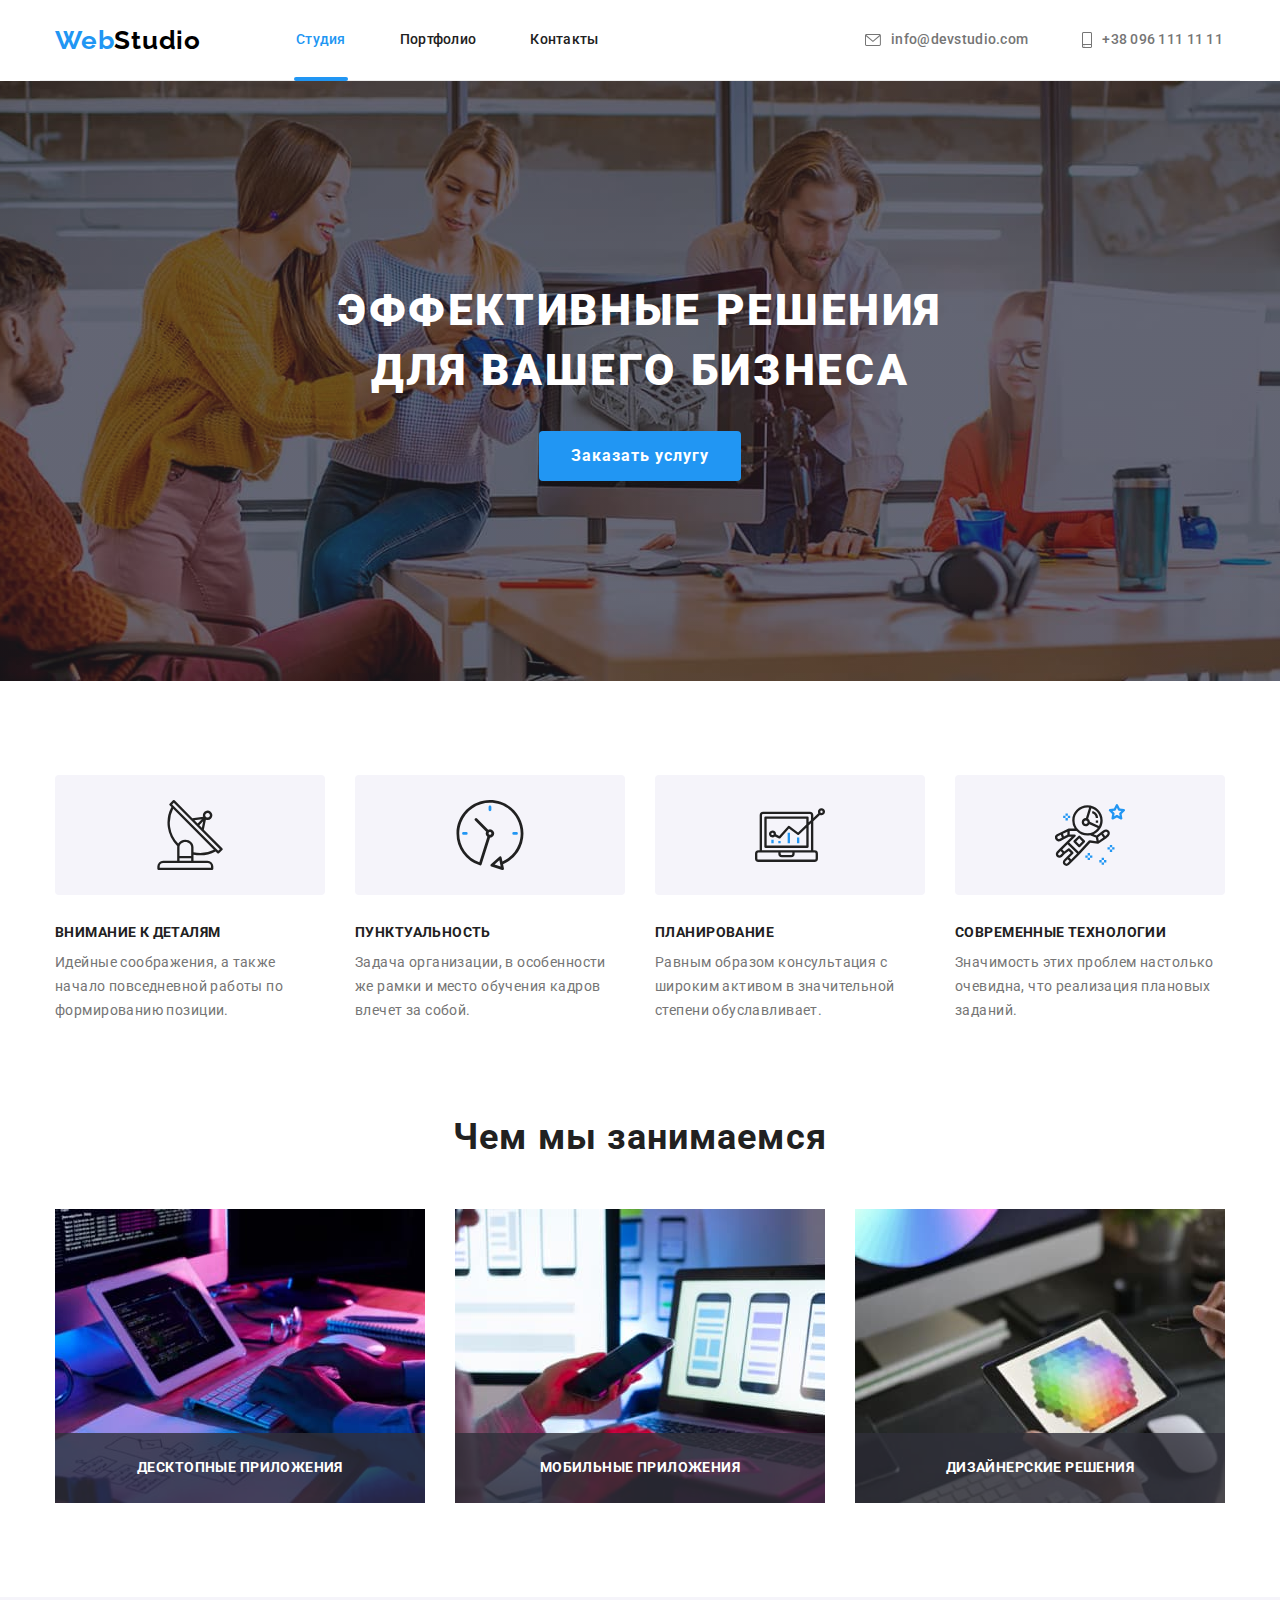
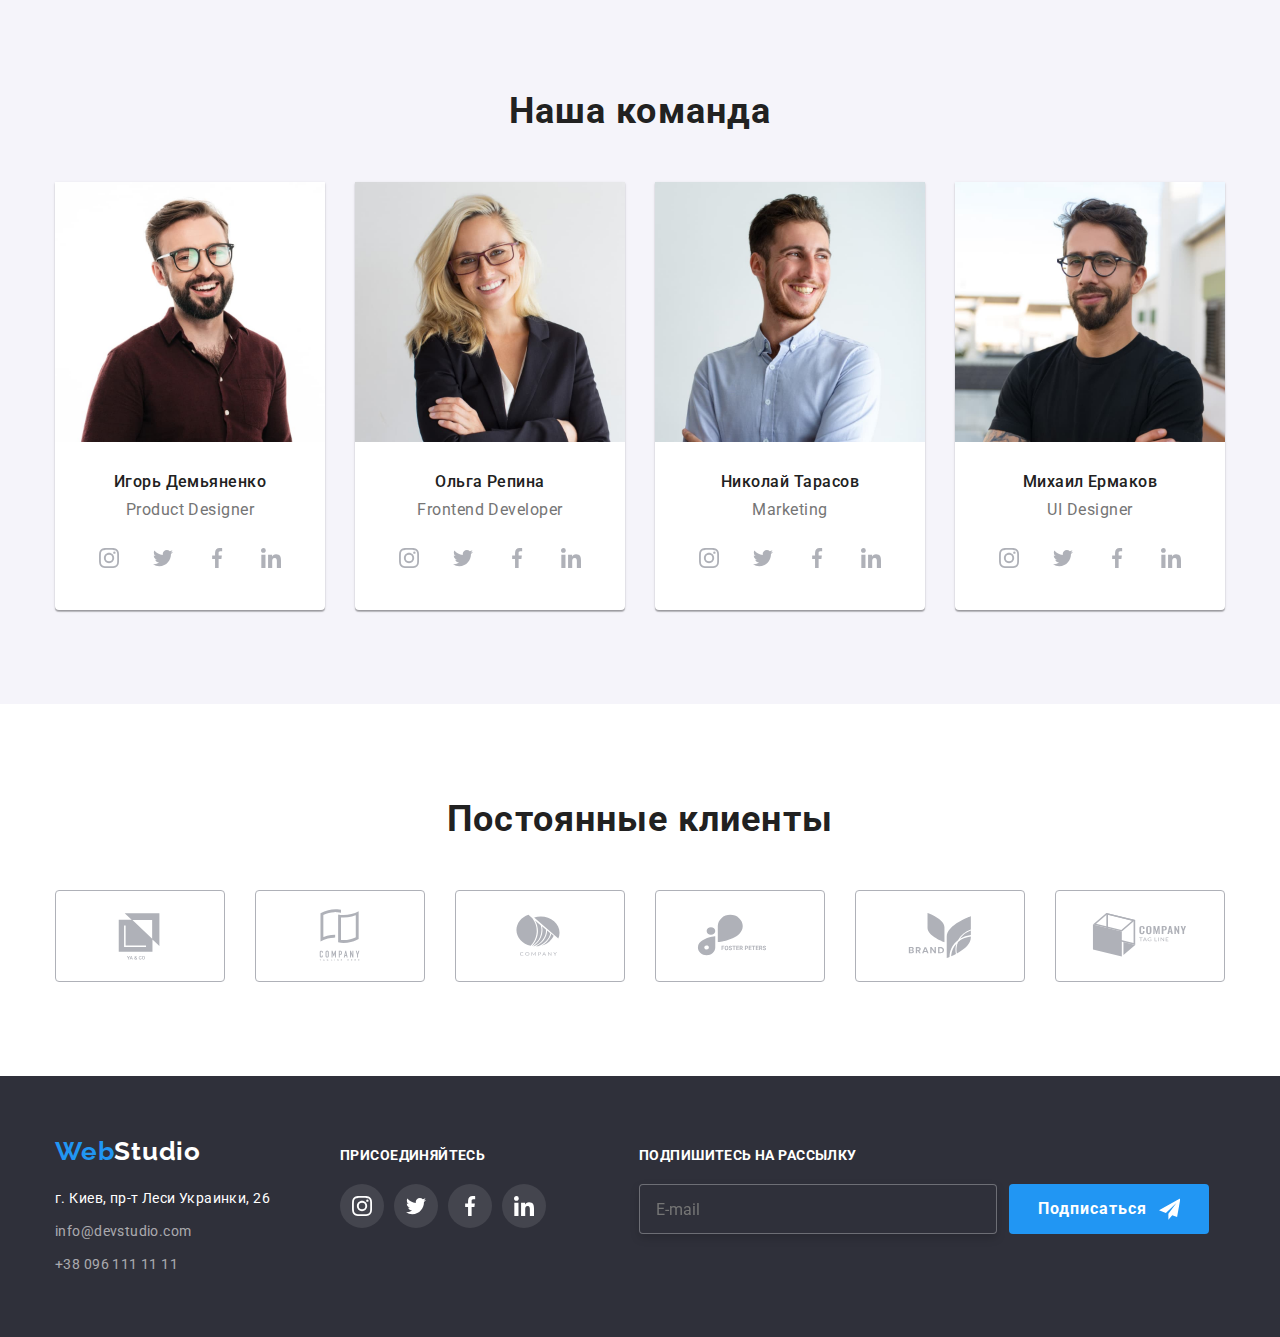
==== index.html @ 9e5426b4 "клонирует файлы с прошлой работы" ====
<!DOCTYPE html>
<html lang="ru">
  <head>
    <meta charset="UTF-8" />
    <meta http-equiv="X-UA-Compatible" content="IE=edge" />
    <meta name="viewport" content="width=device-width, initial-scale=1.0" />
    <title>Cтудия</title>
    <link
      rel="stylesheet"
      href="https://cdnjs.cloudflare.com/ajax/libs/modern-normalize/1.1.0/modern-normalize.min.css"
      integrity="sha512-wpPYUAdjBVSE4KJnH1VR1HeZfpl1ub8YT/NKx4PuQ5NmX2tKuGu6U/JRp5y+Y8XG2tV+wKQpNHVUX03MfMFn9Q=="
      crossorigin="anonymous"
      referrerpolicy="no-referrer"
    />
    <link rel="preconnect" href="https://fonts.googleapis.com" />
    <link rel="preconnect" href="https://fonts.gstatic.com" crossorigin />
    <link
      href="https://fonts.googleapis.com/css2?family=Raleway:wght@700&family=Roboto:wght@400;500;700;900&display=swap"
      rel="stylesheet"
    />
    <link
      rel="stylesheet"
      href="https://cdnjs.cloudflare.com/ajax/libs/modern-normalize/1.1.0/modern-normalize.min.css"
    />
    <!--<link rel="stylesheet" href="./css/styles.css" />-->
    <link rel="stylesheet" href="./css/main.min.css" />
  </head>

  <body>
    <!--шапка-->
    <header class="header">
      <div class="header__page container">
        <nav class="navigation">
          <a lang="en" href="./index.html" class="logo header__logo"
            ><span lang="en" class="current">Web</span>Studio</a
          >
          <ul class="navigation__list list">
            <li class="navigation__item">
              <a href="./index.html" class="navigation__link current link">Студия</a>
            </li>
            <li class="navigation__item">
              <a href="./portfolio.html " class="navigation__link link">Портфолио</a>
            </li>
            <li class="navigation__item">
              <a href="./index.html" class="navigation__link link">Контакты</a>
            </li>
          </ul>
        </nav>

        <ul class="contacs header-contacs list">
          <li class="contacs__item">
            <a lang="en" href="mailto:info@devstudio.com" class="contacs__mail link">
              <svg class="contacs__icon" width="16" height="12">
                <use href="./images/icons.svg#icon-envelope"></use>
              </svg>
              info@devstudio.com</a
            >
          </li>
          <li class="contacs__item">
            <a href="tel:+380961111111" class="contacs__tel link">
              <svg class="contacs__icon" width="10" height="16">
                <use href="./images/icons.svg#icon-smartphone"></use>
              </svg>
              +38 096 111 11 11</a
            >
          </li>
        </ul>
      </div>
    </header>

    <!--основное (уникалное) содержание-->

    <main>
      <section class="hero">
        <div class="container">
          <h1 class="hero-title">Эффективные решения для вашего бизнеса</h1>
          <button type="button" class="button hero-primery link" data-modal-open>
            Заказать услугу
          </button>
        </div>
      </section>

      <section class="feature section">
        <div class="container">
          <h2 class="visually-hidden">Feature</h2>

          <ul class="feature__list list">
            <li class="feature__item">
              <div class="feature__icon">
                <svg class="feature__quality-icon" width="70" height="70">
                  <use href="./images/icons.svg#icon-antenna"></use>
                </svg>
              </div>

              <h3 class="feature__title">Внимание к деталям</h3>
              <p class="feature__text">
                Идейные соображения, а также начало повседневной работы по формированию позиции.
              </p>
            </li>

            <li class="feature__item">
              <div class="feature__icon">
                <svg class="feature__quality-icon" width="70" height="70">
                  <use href="./images/icons.svg#icon-clock"></use>
                </svg>
              </div>

              <h3 class="feature__title">Пунктуальность</h3>
              <p class="feature__text">
                Задача организации, в особенности же рамки и место обучения кадров влечет за собой.
              </p>
            </li>

            <li class="feature__item">
              <div class="feature__icon">
                <svg class="feature__quality-icon" width="70" height="70">
                  <use href="./images/icons.svg#icon-diagram"></use>
                </svg>
              </div>

              <h3 class="feature__title">Планирование</h3>
              <p class="feature__text">
                Равным образом консультация с широким активом в значительной степени обуславливает.
              </p>
            </li>

            <li class="feature__item">
              <div class="feature__icon">
                <svg class="feature__quality-icon" width="70" height="70">
                  <use href="./images/icons.svg#icon-astronaut"></use>
                </svg>
              </div>

              <h3 class="feature__title">Современные технологии</h3>
              <p class="feature__text">
                Значимость этих проблем настолько очевидна, что реализация плановых заданий.
              </p>
            </li>
          </ul>
        </div>
      </section>

      <section class="about section">
        <div class="container">
          <h2 class="about-title">Чем мы занимаемся</h2>
          <ul class="about-list list">
            <li class="about-item">
              <div class="about-wrap">
                <img
                  class="about-img"
                  src="./images/box1.jpg"
                  alt="рабочий процесс"
                  width="370"
                  height="294"
                />
                <p class="about-text">Десктопные приложения</p>
              </div>
            </li>
            <li class="about-item">
              <div class="about-wrap">
                <img
                  class="about-img"
                  src="./images/box2.jpg"
                  alt="рабочий процесс"
                  width="370"
                  height="294"
                />
                <p class="about-text">Мобильные приложения</p>
              </div>
            </li>
            <li class="about-item">
              <div class="about-wrap">
                <img
                  class="about-img"
                  src="./images/box3.jpg"
                  alt="рабочий процесс"
                  width="370"
                  height="294"
                />
                <p class="about-text">Дизайнерские решения</p>
              </div>
            </li>
          </ul>
        </div>
      </section>

      <section class="command section">
        <div class="container">
          <h2 class="command__title">Наша команда</h2>
          <ul class="command__list list">
            <li class="command__item">
              <img src="./images/demyanenko.jpg" alt="Игорь Демьяненко" width="270" height="260" />
              <div class="command__wrap">
                <h3 class="command__after-title">Игорь Демьяненко</h3>
                <p lang="en" class="command__text">Product Designer</p>

                <ul class="soc command__soc list">
                  <li class="soc__item">
                    <a href="#" class="soc__link link">
                      <svg class="soc__icon" width="20" height="20">
                        <use href="./images/icons.svg#icon-instagram"></use>
                      </svg>
                    </a>
                  </li>

                  <li class="soc__item">
                    <a href="#" class="soc__link link">
                      <svg class="soc__icon" width="20" height="20">
                        <use href="./images/icons.svg#icon-twitter"></use>
                      </svg>
                    </a>
                  </li>

                  <li class="soc__item">
                    <a href="#" class="soc__link link">
                      <svg class="soc__icon" width="20" height="20">
                        <use href="./images/icons.svg#icon-facebook"></use>
                      </svg>
                    </a>
                  </li>

                  <li class="soc__item">
                    <a href="#" class="soc__link link">
                      <svg class="soc__icon" width="20" height="20">
                        <use href="./images/icons.svg#icon-linkedin"></use>
                      </svg>
                    </a>
                  </li>
                </ul>
              </div>
            </li>

            <li class="command__item">
              <img src="./images/repina.jpg" alt="Ольга Репина" width="270" height="260" />
              <div class="command__wrap">
                <h3 class="command__after-title">Ольга Репина</h3>
                <p lang="en" class="command__text">Frontend Developer</p>

                <ul class="soc command__soc list">
                  <li class="soc__item">
                    <a href="#" class="soc__link link">
                      <svg class="soc__icon" width="20" height="20">
                        <use href="./images/icons.svg#icon-instagram"></use>
                      </svg>
                    </a>
                  </li>

                  <li class="soc__item">
                    <a href="#" class="soc__link link">
                      <svg class="soc__icon" width="20" height="20">
                        <use href="./images/icons.svg#icon-twitter"></use>
                      </svg>
                    </a>
                  </li>

                  <li class="soc__item">
                    <a href="#" class="soc__link link">
                      <svg class="soc__icon" width="20" height="20">
                        <use href="./images/icons.svg#icon-facebook"></use>
                      </svg>
                    </a>
                  </li>

                  <li class="soc__item">
                    <a href="#" class="soc__link link">
                      <svg class="soc__icon" width="20" height="20">
                        <use href="./images/icons.svg#icon-linkedin"></use>
                      </svg>
                    </a>
                  </li>
                </ul>
              </div>
            </li>
            <li class="command__item">
              <img src="./images/tarasov.jpg" alt="Николай Тарасов" width="270" height="260" />
              <div class="command__wrap">
                <h3 class="command__after-title">Николай Тарасов</h3>
                <p lang="en" class="command__text">Marketing</p>

                <ul class="soc command__soc list">
                  <li class="soc__item">
                    <a href="#" class="soc__link link">
                      <svg class="soc__icon" width="20" height="20">
                        <use href="./images/icons.svg#icon-instagram"></use>
                      </svg>
                    </a>
                  </li>

                  <li class="soc__item">
                    <a href="#" class="soc__link link">
                      <svg class="soc__icon" width="20" height="20">
                        <use href="./images/icons.svg#icon-twitter"></use>
                      </svg>
                    </a>
                  </li>

                  <li class="soc__item">
                    <a href="#" class="soc__link link">
                      <svg class="soc__icon" width="20" height="20">
                        <use href="./images/icons.svg#icon-facebook"></use>
                      </svg>
                    </a>
                  </li>

                  <li class="soc__item">
                    <a href="#" class="soc__link link">
                      <svg class="soc__icon" width="20" height="20">
                        <use href="./images/icons.svg#icon-linkedin"></use>
                      </svg>
                    </a>
                  </li>
                </ul>
              </div>
            </li>

            <li class="command__item">
              <img src="./images/ermakov.jpg" alt="Михаил Ермаков" width="270" height="260" />
              <div class="command__wrap">
                <h3 class="command__after-title">Михаил Ермаков</h3>
                <p lang="en" class="command__text">UI Designer</p>

                <ul class="soc command__soc list">
                  <li class="soc__item">
                    <a href="#" class="soc__link link">
                      <svg class="soc__icon" width="20" height="20">
                        <use href="./images/icons.svg#icon-instagram"></use>
                      </svg>
                    </a>
                  </li>

                  <li class="soc__item">
                    <a href="#" class="soc__link link">
                      <svg class="soc__icon" width="20" height="20">
                        <use href="./images/icons.svg#icon-twitter"></use>
                      </svg>
                    </a>
                  </li>

                  <li class="soc__item">
                    <a href="#" class="soc__link link">
                      <svg class="soc__icon" width="20" height="20">
                        <use href="./images/icons.svg#icon-facebook"></use>
                      </svg>
                    </a>
                  </li>

                  <li class="soc__item">
                    <a href="#" class="soc__link link">
                      <svg class="soc__icon" width="20" height="20">
                        <use href="./images/icons.svg#icon-linkedin"></use>
                      </svg>
                    </a>
                  </li>
                </ul>
              </div>
            </li>
          </ul>
        </div>
      </section>

      <section class="сlients section">
        <div class="container">
          <h2 class="сlients-title">Постоянные клиенты</h2>
          <ul class="сlients-list list">
            <li class="сlients-item">
              <a href="#" class="clients-link link">
                <svg class="clients-icon" width="106" height="60">
                  <use href="./images/icons.svg#icon-logo1"></use>
                </svg>
              </a>
            </li>

            <li class="сlients-item">
              <a href="#" class="clients-link link">
                <svg class="clients-icon" width="106" height="60">
                  <use href="./images/icons.svg#icon-logo2"></use>
                </svg>
              </a>
            </li>

            <li class="сlients-item">
              <a href="#" class="clients-link link">
                <svg class="clients-icon" width="106" height="60">
                  <use href="./images/icons.svg#icon-logo3"></use>
                </svg>
              </a>
            </li>

            <li class="сlients-item">
              <a href="#" class="clients-link link">
                <svg class="clients-icon" width="106" height="60">
                  <use href="./images/icons.svg#icon-logo4"></use>
                </svg>
              </a>
            </li>

            <li class="сlients-item">
              <a href="#" class="clients-link link">
                <svg class="clients-icon" width="106" height="60">
                  <use href="./images/icons.svg#icon-logo5"></use>
                </svg>
              </a>
            </li>

            <li class="сlients-item">
              <a href="#" class="clients-link link">
                <svg class="clients-icon" width="106" height="60">
                  <use href="./images/icons.svg#icon-logo6"></use>
                </svg>
              </a>
            </li>
          </ul>
        </div>
      </section>
    </main>

    <!--подвал-->
    <footer class="footer">
      <div class="footer-container container">
        <div class="footer-box-first">
          <a lang="en" href="#" class="footer-logo"
            ><span lang="en" class="current">Web</span>Studio</a
          >
          <address class="footer-address">
            <ul class="footer-list list">
              <li class="footer-item">
                <a
                  href="https://goo.gl/maps/ZX4bR6mTC4rTTTyX7"
                  target="_blank"
                  rel="noopener nofollow noreferrer"
                  class="footer-map aside link"
                  >г. Киев, пр-т Леси Украинки, 26</a
                >
              </li>
              <li class="footer-item">
                <a lang="en" href="mailto:info@devstudio.com" class="footer-mail aside link"
                  >info@devstudio.com</a
                >
              </li>
              <li class="footer-item">
                <a href="tel:+380961111111" class="footer-tel aside link">+38 096 111 11 11</a>
              </li>
            </ul>
          </address>
        </div>

        <div class="footer-box-second">
          <p class="footer-text">присоединяйтесь</p>

          <ul class="footer-soc list">
            <li class="footer-soc-item">
              <a href="#" class="footer-soc-link link">
                <svg class="footer-soc-icon" width="20" height="20">
                  <use href="./images/icons.svg#icon-instagram"></use>
                </svg>
              </a>
            </li>

            <li class="footer-soc-item">
              <a href="#" class="footer-soc-link link">
                <svg class="footer-soc-icon" width="20" height="20">
                  <use href="./images/icons.svg#icon-twitter"></use>
                </svg>
              </a>
            </li>

            <li class="footer-soc-item">
              <a href="#" class="footer-soc-link link">
                <svg class="footer-soc-icon" width="20" height="20">
                  <use href="./images/icons.svg#icon-facebook"></use>
                </svg>
              </a>
            </li>

            <li class="footer-soc-item">
              <a href="#" class="footer-soc-link link">
                <svg class="footer-soc-icon" width="20" height="20">
                  <use href="./images/icons.svg#icon-linkedin"></use>
                </svg>
              </a>
            </li>
          </ul>
        </div>
        <div class="distribution">
          <strong class="distribution-text">Подпишитесь на рассылку</strong>
          <form class="distribution-form">
            <input
              type="email"
              name="email-footer"
              placeholder="E-mail"
              class="footer-mail-input"
            />
            <button type="submit" class="footer-email button">
              Подписаться
              <svg class="footer-letter-icon" width="24" height="24">
                <use href="./images/icons.svg#icon-letter"></use>
              </svg>
            </button>
          </form>
        </div>
      </div>
    </footer>
    <div class="backdrop is-hidden" data-modal>
      <div class="modal">
        <button type="button" class="modal-close" data-modal-close>
          <svg class="backdrop-icon" width="18" height="18">
            <use href="./images/icons.svg#icon-close"></use>
          </svg>
        </button>
        <p class="modal-title">Оставьте свои данные, мы вам перезвоним</p>

        <form class="modal-form">
          <div class="input-field">
            <label class="input-title">Имя</label>
            <div class="input-wrap">
              <input type="text" class="form-input" name="user-name" required />
              <svg class="input-icon" width="18" height="18">
                <use href="./images/icons.svg#icon-person"></use>
              </svg>
            </div>
          </div>

          <div class="input-field">
            <label class="input-title">Телефон</label>
            <div class="input-wrap">
              <input type="tel" minlength="12" class="form-input" name="user-tel" required />
              <svg class="input-icon" width="18" height="18">
                <use href="./images/icons.svg#icon-phone"></use>
              </svg>
            </div>
          </div>

          <div class="input-field">
            <label class="input-title">Почта</label>
            <div class="input-wrap">
              <input type="email" class="form-input" name="user-email" />

              <svg class="input-icon" width="18" height="18">
                <use href="./images/icons.svg#icon-email"></use>
              </svg>
            </div>
          </div>

          <div class="input-comment">
            <label for="user-comment" class="input-title">Комментарий</label>
            <textarea
              name="user-comment"
              id="user-comment"
              class="comment-text"
              placeholder="Введите текст"
              required
            >
            </textarea>
          </div>

          <div class="input-field">
            <input
              type="checkbox"
              name="user-policy"
              value="true"
              class="input-check visually-hidden"
              id="user-policy"
            />
            <label for="user-policy" class="check-text"
              ><span
                ><svg class="check-icon" width="16" height="15">
                  <use href="./images/icons.svg#check-icon1"></use>
                </svg>
              </span>
              Соглашаюсь с рассылкой и принимаю
              <a href="#" class="input-contract link">Условия договора </a>
            </label>
          </div>

          <button type="submit" class="button input-button">Отправить</button>
        </form>
      </div>
    </div>

    <script src="./js/modal.js"></script>
  </body>
</html>
---- css/main.min.css ----
p,h1,h2,h3,h4,h5,h6{margin:0}html{-webkit-box-sizing:border-box;box-sizing:border-box}*,*::before,*::after{-webkit-box-sizing:inherit;box-sizing:inherit}body{font-family:"Roboto",sans-serif;background-color:var(--primery-background-color);color:var(--primery-text-color);margin:0}.list{padding:0;margin:0;list-style:none}.link{text-decoration:none}img{display:block;max-width:100%;height:auto}.section{padding-top:94px;padding-bottom:94px}.visually-hidden{position:absolute;white-space:nowrap;width:1px;height:1px;overflow:hidden;border:0;padding:0;clip:rect(0 0 0 0);-webkit-clip-path:inset(50%);clip-path:inset(50%);margin:-1px}:root{--primery-text-color: #212121;--text-color-white: #ffffff;--text-color-gray: #757575;--secondary-text-color: rgba(255, 255, 255, 0.6);--accent-color: #2196f3;--primery-background-color: #ffffff;--background-color-section: #2f303a;--primery-background-color-btn: #f5f4fa;--primery-icon-background: #afb1b8;--background-color-overlay: rgba(33, 150, 243, 0.9);--background-color-backdrop: rgba(0, 0, 0, 0.2);--card-set-gap: 30px}.container{width:1200px;padding-left:15px;padding-right:15px;margin-left:auto;margin-right:auto}.button{display:inline-block;font-family:inherit;cursor:pointer;background-color:var(--accent-color);color:var(--primery-text-color);text-align:center;border:none}.button.hero-primery{padding:10px 32px;min-width:200px;border-radius:4px;-webkit-transition-property:color,background-color,-webkit-box-shadow;transition-property:color,background-color,-webkit-box-shadow;transition-property:color,background-color,box-shadow;transition-property:color,background-color,box-shadow,-webkit-box-shadow;-webkit-transition-duration:250ms;transition-duration:250ms;-webkit-transition-timing-function:cubic-bezier(0.4, 0, 0.2, 1);transition-timing-function:cubic-bezier(0.4, 0, 0.2, 1);font-weight:700;font-size:16px;line-height:1.88;letter-spacing:.06em;-webkit-box-align:center;-ms-flex-align:center;align-items:center;text-align:center;color:var(--text-color-white)}.button.hero-primery:hover,.button.hero-primery:focus{color:var(--primery-text-color);background-color:var(--primery-background-color-btn)}.button.projects-primery,.button.projects-secondary{padding:6px 22px;min-width:73px;border-radius:4px;-webkit-transition-property:color,background-color,-webkit-box-shadow;transition-property:color,background-color,-webkit-box-shadow;transition-property:color,background-color,box-shadow;transition-property:color,background-color,box-shadow,-webkit-box-shadow;-webkit-transition-duration:250ms;transition-duration:250ms;-webkit-transition-timing-function:cubic-bezier(0.4, 0, 0.2, 1);transition-timing-function:cubic-bezier(0.4, 0, 0.2, 1);font-weight:500;font-size:16px;line-height:1.62;letter-spacing:.03em;text-align:center;color:var(--primery-text-color);background-color:var(--primery-background-color-btn)}.button.projects-primery:hover,.button.projects-primery:focus{color:var(--text-color-white);background-color:var(--accent-color);-webkit-box-shadow:0px 3px 1px rgba(0,0,0,.1),0px 1px 2px rgba(0,0,0,.08),0px 2px 2px rgba(0,0,0,.12);box-shadow:0px 3px 1px rgba(0,0,0,.1),0px 1px 2px rgba(0,0,0,.08),0px 2px 2px rgba(0,0,0,.12)}.button.projects-secondary:hover,.button.projects-secondary:focus{color:var(--text-color-white);background-color:var(--accent-color);-webkit-box-shadow:0px 3px 1px rgba(0,0,0,.1),0px 1px 2px rgba(0,0,0,.08),0px 2px 2px rgba(0,0,0,.12);box-shadow:0px 3px 1px rgba(0,0,0,.1),0px 1px 2px rgba(0,0,0,.08),0px 2px 2px rgba(0,0,0,.12)}.backdrop{position:fixed;top:0;left:0;width:100%;height:100%;visibility:visible;opacity:1;-webkit-transition-property:opacity,visibility;transition-property:opacity,visibility;-webkit-transition-duration:500ms;transition-duration:500ms;-webkit-transition-timing-function:cubic-bezier(0.4, 0, 0.2, 1);transition-timing-function:cubic-bezier(0.4, 0, 0.2, 1);background-color:var(--background-color-backdrop)}.backdrop.is-hidden{opacity:0;visibility:hidden;pointer-events:none}.modal{position:absolute;width:528px;height:581px;top:50%;left:50%;padding:40px;-webkit-transform:translate(-50%, -50%) scale(1) rotate(0);transform:translate(-50%, -50%) scale(1) rotate(0);-webkit-transition-property:min-height,-webkit-transform,-webkit-box-shadow;transition-property:min-height,-webkit-transform,-webkit-box-shadow;transition-property:transform,min-height,box-shadow;transition-property:transform,min-height,box-shadow,-webkit-transform,-webkit-box-shadow;-webkit-transition-duration:500ms;transition-duration:500ms;-webkit-transition-timing-function:cubic-bezier(0.4, 0, 0.2, 1);transition-timing-function:cubic-bezier(0.4, 0, 0.2, 1);border-radius:4px;-webkit-box-shadow:0px 1px 3px rgba(0,0,0,.12),0px 1px 1px rgba(0,0,0,.14),0px 2px 1px rgba(0,0,0,.2);box-shadow:0px 1px 3px rgba(0,0,0,.12),0px 1px 1px rgba(0,0,0,.14),0px 2px 1px rgba(0,0,0,.2);background-color:var(--primery-background-color)}.backdrop.is-hidden .modal{-webkit-transform:translate(-50%, -50%) scale(0) rotate(-180deg);transform:translate(-50%, -50%) scale(0) rotate(-180deg);min-width:0}.modal-close{position:absolute;display:-webkit-box;display:-ms-flexbox;display:flex;top:8px;right:8px;padding:0;width:30px;height:30px;border-radius:50%;-webkit-box-align:center;-ms-flex-align:center;align-items:center;-webkit-box-pack:center;-ms-flex-pack:center;justify-content:center;background-color:var(--primery-background-color);border:1px solid rgba(0,0,0,.1);cursor:pointer}.backdrop-icon{width:18px;height:18px;-webkit-box-align:center;-ms-flex-align:center;align-items:center;-webkit-box-pack:center;-ms-flex-pack:center;justify-content:center;-webkit-transition-property:fill;transition-property:fill;-webkit-transition-duration:250ms;transition-duration:250ms;-webkit-transition-timing-function:cubic-bezier(0.4, 0, 0.2, 1);transition-timing-function:cubic-bezier(0.4, 0, 0.2, 1)}.modal-close:hover .backdrop-icon,.modal-close:focus .backdrop-icon{fill:var(--accent-color)}.modal-title{margin-bottom:12px;font-weight:700;font-size:20px;line-height:1.15;letter-spacing:.03em;text-align:center;color:var(--primery-text-color)}.input-field{margin-bottom:10px}.input-title{display:block;margin-bottom:4px;font-size:12px;line-height:1.17;letter-spacing:.01em;color:var(--text-color-gray)}.input-wrap{position:relative}.form-input{width:100%;height:40px;padding-left:42px;font-size:14px;line-height:1.14;letter-spacing:.01em;border:1px solid rgba(33,33,33,.2);border-radius:4px;color:var(--primery-text-color);outline-color:var(--accent-color);-webkit-transition-property:border;transition-property:border;-webkit-transition-duration:250ms;transition-duration:250ms;-webkit-transition-timing-function:cubic-bezier(0.4, 0, 0.2, 1);transition-timing-function:cubic-bezier(0.4, 0, 0.2, 1)}.form-input:focus{outline-color:var(--accent-color)}.input-icon{position:absolute;left:12px;top:50%;-webkit-transform:translateY(-50%);transform:translateY(-50%);-webkit-transition-property:fill;transition-property:fill;-webkit-transition-duration:250ms;transition-duration:250ms;-webkit-transition-timing-function:cubic-bezier(0.4, 0, 0.2, 1);transition-timing-function:cubic-bezier(0.4, 0, 0.2, 1)}.form-input:focus+.input-icon{fill:var(--accent-color)}.input-comment{margin-bottom:20px}.comment-text{display:block;width:100%;height:120px;padding:12px 16px;resize:none;border:1px solid rgba(33,33,33,.2);border-radius:4px;font-size:12px;line-height:1.17;letter-spacing:.01em;color:var(--primery-text-color)}.comment-text:focus{outline-color:var(--accent-color)}.comment-text::-webkit-input-placeholder{font-size:14px;line-height:1.14;letter-spacing:.01em;color:rgba(117,117,117,.5)}.comment-text::-moz-placeholder{font-size:14px;line-height:1.14;letter-spacing:.01em;color:rgba(117,117,117,.5)}.comment-text:-ms-input-placeholder{font-size:14px;line-height:1.14;letter-spacing:.01em;color:rgba(117,117,117,.5)}.comment-text::-ms-input-placeholder{font-size:14px;line-height:1.14;letter-spacing:.01em;color:rgba(117,117,117,.5)}.comment-text::placeholder{font-size:14px;line-height:1.14;letter-spacing:.01em;color:rgba(117,117,117,.5)}.input-check:checked+.check-text .check-icon{fill:var(--primery-background-color)}.check-text{display:-webkit-box;display:-ms-flexbox;display:flex;-webkit-box-pack:center;-ms-flex-pack:center;justify-content:center;-webkit-box-align:center;-ms-flex-align:center;align-items:center;margin-bottom:30px;font-size:14px;line-height:1.71;letter-spacing:.03em;color:var(--text-color-gray)}.check-text span{display:-webkit-box;display:-ms-flexbox;display:flex;-webkit-box-align:center;-ms-flex-align:center;align-items:center;-webkit-box-pack:center;-ms-flex-pack:center;justify-content:center;width:16px;height:15px;border:2px solid #212121;border-radius:2px;margin-right:7px;-webkit-transition-property:background-color,border-color;transition-property:background-color,border-color;-webkit-transition-duration:250ms;transition-duration:250ms;-webkit-transition-timing-function:cubic-bezier(0.4, 0, 0.2, 1);transition-timing-function:cubic-bezier(0.4, 0, 0.2, 1)}.input-check:focus+.check-text span{border-color:var(--accent-color)}.input-check:checked+.check-text span{background-color:var(--accent-color);border-color:var(--accent-color)}.check-icon{fill:rgba(0,0,0,0);-webkit-transition-property:fill;transition-property:fill;-webkit-transition-duration:250ms;transition-duration:250ms;-webkit-transition-timing-function:cubic-bezier(0.4, 0, 0.2, 1);transition-timing-function:cubic-bezier(0.4, 0, 0.2, 1)}.input-contract{display:-webkit-box;display:-ms-flexbox;display:flex;margin-left:3px;-webkit-box-align:center;-ms-flex-align:center;align-items:center;-webkit-box-pack:center;-ms-flex-pack:center;justify-content:center;font-family:inherit;-webkit-text-decoration-line:underline;text-decoration-line:underline;color:var(--accent-color)}.input-button{display:-webkit-box;display:-ms-flexbox;display:flex;margin:0 auto;padding:10px 56px;min-width:200px;border-radius:4px;-webkit-transition-property:color,background-color,-webkit-box-shadow;transition-property:color,background-color,-webkit-box-shadow;transition-property:color,background-color,box-shadow;transition-property:color,background-color,box-shadow,-webkit-box-shadow;-webkit-transition-duration:250ms;transition-duration:250ms;-webkit-transition-timing-function:cubic-bezier(0.4, 0, 0.2, 1);transition-timing-function:cubic-bezier(0.4, 0, 0.2, 1);font-weight:700;font-size:16px;line-height:1.88;letter-spacing:.06em;-webkit-box-align:center;-ms-flex-align:center;align-items:center;text-align:center;color:var(--text-color-white)}.button.input-button:hover,.button.input-button:focus{color:var(--text-color-white);background-color:#188ce8;-webkit-box-shadow:0px 4px 4px rgba(0,0,0,.15);box-shadow:0px 4px 4px rgba(0,0,0,.15)}.header__page{border-bottom:1px solid #ececec}.header__page.container{display:-webkit-box;display:-ms-flexbox;display:flex}.navigation,.navigation__list,.contacs{display:-webkit-box;display:-ms-flexbox;display:flex;-webkit-box-align:center;-ms-flex-align:center;align-items:center}.header__logo{margin-right:93px;color:#000}.header__logo,.current{font-family:"Raleway",sans-serif;font-weight:700;font-size:26px;line-height:1.19;letter-spacing:.03em;text-decoration:none}.current{color:var(--accent-color)}.navigation__list .current{color:var(--accent-color)}.navigation__list{display:-webkit-box;display:-ms-flexbox;display:flex;-webkit-column-gap:50px;-moz-column-gap:50px;column-gap:50px}.navigation__link{padding:32px 2px;display:block;position:relative;-webkit-transition-property:color;transition-property:color;-webkit-transition-duration:250ms;transition-duration:250ms;-webkit-transition-timing-function:cubic-bezier(0.4, 0, 0.2, 1);transition-timing-function:cubic-bezier(0.4, 0, 0.2, 1);font-family:inherit;font-weight:500;font-size:14px;line-height:1.14;letter-spacing:.02em;color:var(--primery-text-color)}.navigation__link:hover,.navigation__link:focus{color:var(--accent-color)}.navigation__link.current::after{content:"";position:absolute;left:0;bottom:-1px;display:block;width:100%;height:4px;border-radius:2px;background-color:currentColor}.header-contacs{margin-left:auto;-webkit-column-gap:50px;-moz-column-gap:50px;column-gap:50px}.contacs__mail,.contacs__tel{display:-webkit-box;display:-ms-flexbox;display:flex;padding:32px 2px;-webkit-box-align:center;-ms-flex-align:center;align-items:center;height:100%;width:100%;font-weight:500;font-size:14px;line-height:1.14;letter-spacing:.02em;font-size:14px;line-height:1.14;letter-spacing:.02em;color:var(--text-color-gray);-webkit-transition-property:color;transition-property:color;-webkit-transition-duration:250ms;transition-duration:250ms;-webkit-transition-timing-function:cubic-bezier(0.4, 0, 0.2, 1);transition-timing-function:cubic-bezier(0.4, 0, 0.2, 1)}.contacs__mail:hover,.contacs__mail:focus{color:var(--accent-color)}.contacs__tel:hover,.contacs__tel:focus{color:var(--accent-color)}.contacs__icon{fill:currentColor;margin-right:10px}.hero{text-align:center;max-width:1600px;padding:200px 0;height:600px;margin-left:auto;margin-right:auto;background-repeat:no-repeat;background-position:center;background-size:cover;background-color:var(--background-color-section);background-image:-webkit-gradient(linear, left top, left bottom, from(rgba(47, 48, 58, 0.4)), to(rgba(47, 48, 58, 0.4))),url(../images/hero-bg.jpg);background-image:linear-gradient(rgba(47, 48, 58, 0.4), rgba(47, 48, 58, 0.4)),url(../images/hero-bg.jpg)}.hero-title{margin-left:auto;margin-right:auto;width:696px;margin-bottom:30px;font-weight:900;font-size:44px;line-height:1.36;letter-spacing:.06em;text-transform:uppercase;color:var(--text-color-white)}.feature__list{display:-webkit-box;display:-ms-flexbox;display:flex;-webkit-column-gap:30px;-moz-column-gap:30px;column-gap:30px;-webkit-box-align:center;-ms-flex-align:center;align-items:center}.feature__icon{display:-webkit-box;display:-ms-flexbox;display:flex;width:270px;height:120px;margin-bottom:30px;-webkit-box-align:center;-ms-flex-align:center;align-items:center;-webkit-box-pack:center;-ms-flex-pack:center;justify-content:center;border-radius:4px;background-color:var(--primery-background-color-btn)}.feature__title{margin-top:0;margin-bottom:10px;font-weight:700;font-size:14px;line-height:1.14;letter-spacing:.03em;text-transform:uppercase;color:var(--primery-text-color)}.feature__text{max-width:270px;font-size:14px;line-height:1.71;letter-spacing:.03em;color:var(--text-color-gray)}.about.section{padding-top:0}.about-title{margin-bottom:50px;-webkit-box-align:center;-ms-flex-align:center;align-items:center;font-weight:700;font-size:36px;line-height:1.16;letter-spacing:.03em;text-align:center;color:var(--primery-text-color)}.about-list{display:-webkit-box;display:-ms-flexbox;display:flex;text-align:center;gap:30px}.about-wrap{position:relative}.about-item{width:calc((100% - 60px)/3)}.about-text{position:absolute;display:-webkit-box;display:-ms-flexbox;display:flex;bottom:0;right:0;width:100%;height:70px;-webkit-box-pack:center;-ms-flex-pack:center;justify-content:center;-webkit-box-align:center;-ms-flex-align:center;align-items:center;font-weight:700;font-size:14px;line-height:1.14;letter-spacing:.03em;text-align:center;text-transform:uppercase;color:var(--text-color-white);background:rgba(47,48,58,.8)}.command{background-color:#f5f4fa}.command__title{margin-bottom:50px;font-weight:700;font-size:36px;line-height:1.16;letter-spacing:.03em;text-align:center;color:var(--primery-text-color)}.command__list{display:-webkit-box;display:-ms-flexbox;display:flex;gap:30px;-webkit-box-align:center;-ms-flex-align:center;align-items:center}.command__item{width:calc((100% - 90px)/4);background:var(--primery-background-color);-webkit-box-shadow:0px 1px 3px rgba(0,0,0,.12),0px 1px 1px rgba(0,0,0,.14),0px 2px 1px rgba(0,0,0,.2);box-shadow:0px 1px 3px rgba(0,0,0,.12),0px 1px 1px rgba(0,0,0,.14),0px 2px 1px rgba(0,0,0,.2);border-radius:0px 0px 4px 4px}.command__wrap{padding-top:30px;padding-bottom:30px}.command__after-title{margin-bottom:10px;font-weight:500;font-size:16px;line-height:1.19;letter-spacing:.03em;text-align:center;color:var(--primery-text-color)}.command__text{margin-bottom:16px;text-align:center;font-size:16px;line-height:1.17;letter-spacing:.03em;color:var(--text-color-gray)}.command__soc{display:-webkit-box;display:-ms-flexbox;display:flex;-webkit-box-pack:center;-ms-flex-pack:center;justify-content:center;gap:10px}.soc__link{background-color:var(--primery-background-color)}.soc__link:hover,.soc__link:focus{background-color:var(--accent-color)}.soc__link{width:44px;height:44px;border-radius:50%;display:-webkit-box;display:-ms-flexbox;display:flex;-webkit-box-align:center;-ms-flex-align:center;align-items:center;-webkit-box-pack:center;-ms-flex-pack:center;justify-content:center;-webkit-transition-property:background-color;transition-property:background-color;-webkit-transition-duration:250ms;transition-duration:250ms;-webkit-transition-timing-function:cubic-bezier(0.4, 0, 0.2, 1);transition-timing-function:cubic-bezier(0.4, 0, 0.2, 1)}.soc__icon{fill:var(--primery-icon-background);-webkit-transition-property:fill;transition-property:fill;-webkit-transition-duration:250ms;transition-duration:250ms;-webkit-transition-timing-function:cubic-bezier(0.4, 0, 0.2, 1);transition-timing-function:cubic-bezier(0.4, 0, 0.2, 1)}.soc__link:hover .soc__icon,.soc__link:focus .soc__icon{fill:var(--primery-background-color)}.сlients-title{margin-bottom:50px;-webkit-box-align:center;-ms-flex-align:center;align-items:center;font-weight:700;font-size:36px;line-height:1.17;letter-spacing:.03em;text-align:center;color:var(--primery-text-color)}.сlients-list{display:-webkit-box;display:-ms-flexbox;display:flex;-webkit-box-align:center;-ms-flex-align:center;align-items:center;-webkit-box-pack:center;-ms-flex-pack:center;justify-content:center;gap:30px}.сlients-item{width:170px;height:92px}.clients-link{width:100%;height:100%;border:1px solid #afb1b8;border-radius:4px;display:-webkit-box;display:-ms-flexbox;display:flex;-webkit-box-align:center;-ms-flex-align:center;align-items:center;-webkit-box-pack:center;-ms-flex-pack:center;justify-content:center;fill:var(--accent-color);-webkit-transition-property:border-color;transition-property:border-color;-webkit-transition-duration:250ms;transition-duration:250ms;-webkit-transition-timing-function:cubic-bezier(0.4, 0, 0.2, 1);transition-timing-function:cubic-bezier(0.4, 0, 0.2, 1)}.clients-link:hover,.clients-link:focus{border-color:var(--accent-color)}.clients-icon{fill:var(--primery-icon-background);-webkit-transition-property:fill;transition-property:fill;-webkit-transition-duration:250ms;transition-duration:250ms;-webkit-transition-timing-function:cubic-bezier(0.4, 0, 0.2, 1);transition-timing-function:cubic-bezier(0.4, 0, 0.2, 1)}.clients-link:hover .clients-icon,.clients-link:focus .clients-icon{fill:var(--accent-color)}.projects-list{display:-webkit-box;display:-ms-flexbox;display:flex;-webkit-box-pack:center;-ms-flex-pack:center;justify-content:center;margin-bottom:50px;gap:8px}.work-list{display:-webkit-box;display:-ms-flexbox;display:flex;-ms-flex-wrap:wrap;flex-wrap:wrap;margin-left:calc(-1*var(--card-set-gap));margin-top:calc(-1*var(--card-set-gap))}.work-list>.work-item{-ms-flex-preferred-size:calc(33.3333333333% - var(--card-set-gap));flex-basis:calc(33.3333333333% - var(--card-set-gap));margin-left:var(--card-set-gap);margin-top:var(--card-set-gap)}.work-list .work-wrap{padding:20px 24px;border-right:1px solid #eee;border-bottom:1px solid #eee;border-left:1px solid #eee}.work-gallery-link{display:block;-webkit-transition-property:-webkit-box-shadow;transition-property:-webkit-box-shadow;transition-property:box-shadow;transition-property:box-shadow, -webkit-box-shadow;-webkit-transition-duration:250ms;transition-duration:250ms;-webkit-transition-timing-function:cubic-bezier(0.4, 0, 0.2, 1);transition-timing-function:cubic-bezier(0.4, 0, 0.2, 1)}.work-gallery-link:hover,.work-gallery-link:focus{-webkit-box-shadow:0px 1px 1px rgba(0,0,0,.12),0px 4px 4px rgba(0,0,0,.06),1px 4px 6px rgba(0,0,0,.16);box-shadow:0px 1px 1px rgba(0,0,0,.12),0px 4px 4px rgba(0,0,0,.06),1px 4px 6px rgba(0,0,0,.16)}.work-top-wrap{position:relative;overflow:hidden}.work-top-text{position:absolute;top:0;left:0;padding:63px 24px;height:100%;-webkit-transform:translateY(101%);transform:translateY(101%);-webkit-transition-property:-webkit-transform;transition-property:-webkit-transform;transition-property:transform;transition-property:transform, -webkit-transform;-webkit-transition-duration:250ms;transition-duration:250ms;-webkit-transition-timing-function:cubic-bezier(0.4, 0, 0.2, 1);transition-timing-function:cubic-bezier(0.4, 0, 0.2, 1);font-size:18px;line-height:1.56;letter-spacing:.03em;color:var(--text-color-white);background-color:var(--background-color-overlay)}.work-gallery-link:hover .work-top-text{-webkit-transform:translateY(0);transform:translateY(0)}.work-title{margin-bottom:4px;font-weight:700;font-size:18px;line-height:2;letter-spacing:.06em;color:var(--primery-text-color)}.work-text{font-size:16px;line-height:1.88;letter-spacing:.03em;color:var(--text-color-gray)}.footer{background-color:var(--background-color-section);padding-top:60px;padding-bottom:60px}.footer-container{display:-webkit-box;display:-ms-flexbox;display:flex;-webkit-box-align:baseline;-ms-flex-align:baseline;align-items:baseline}.footer-box-first{margin-right:70px}.footer-logo{display:inline-block;margin-bottom:20px;font-family:"Raleway",sans-serif;font-weight:700;font-size:26px;line-height:1.19;letter-spacing:.03em;text-decoration:none;color:var(--text-color-white)}.footer-address{font-style:normal}.footer-list .aside{font-size:14px;line-height:1.71;letter-spacing:.03em;color:var(--secondary-text-color);-webkit-transition-property:color;transition-property:color;-webkit-transition-duration:250ms;transition-duration:250ms;-webkit-transition-timing-function:cubic-bezier(0.4, 0, 0.2, 1);transition-timing-function:cubic-bezier(0.4, 0, 0.2, 1)}.footer-list .aside:hover,.footer-list .aside:focus{color:var(--accent-color)}.footer-list .footer-item:not(:last-child){margin-bottom:9px}.footer-list .footer-map{color:var(--text-color-white)}.footer-box-second{margin-right:93px}.footer-text{font-weight:700;font-size:14px;line-height:1.14;letter-spacing:.03em;text-transform:uppercase;margin-bottom:20px;color:var(--text-color-white)}.footer-soc{display:-webkit-box;display:-ms-flexbox;display:flex;-webkit-box-pack:center;-ms-flex-pack:center;justify-content:center;gap:10px}.footer-soc-link{width:44px;height:44px;border-radius:50%;display:-webkit-box;display:-ms-flexbox;display:flex;-webkit-box-align:center;-ms-flex-align:center;align-items:center;-webkit-box-pack:center;-ms-flex-pack:center;justify-content:center;-webkit-transition-property:background-color;transition-property:background-color;-webkit-transition-duration:250ms;transition-duration:250ms;-webkit-transition-timing-function:cubic-bezier(0.4, 0, 0.2, 1);transition-timing-function:cubic-bezier(0.4, 0, 0.2, 1);background-color:rgba(255,255,255,.1)}.footer-soc-link:hover,.footer-soc-link:focus{background-color:var(--accent-color)}.footer-soc-icon{fill:var(--primery-background-color);-webkit-transition-property:fill;transition-property:fill;-webkit-transition-duration:250ms;transition-duration:250ms;-webkit-transition-timing-function:cubic-bezier(0.4, 0, 0.2, 1);transition-timing-function:cubic-bezier(0.4, 0, 0.2, 1)}.footer-soc-link:hover .footer-soc-icon,.footer-soc-link:focus .footer-soc-icon{fill:var(--primery-background-color)}.distribution{width:570px}.distribution-text{display:block;margin-bottom:20px;font-weight:700;font-size:14px;line-height:1.14;letter-spacing:.03em;text-transform:uppercase;color:var(--primery-background-color)}.distribution-form{display:-webkit-box;display:-ms-flexbox;display:flex}.distribution-group::-webkit-input-placeholder{font-size:16px;line-height:1.25;letter-spacing:.03em;color:rgba(255,255,255,.6)}.distribution-group::-moz-placeholder{font-size:16px;line-height:1.25;letter-spacing:.03em;color:rgba(255,255,255,.6)}.distribution-group:-ms-input-placeholder{font-size:16px;line-height:1.25;letter-spacing:.03em;color:rgba(255,255,255,.6)}.distribution-group::-ms-input-placeholder{font-size:16px;line-height:1.25;letter-spacing:.03em;color:rgba(255,255,255,.6)}.distribution-group::placeholder{font-size:16px;line-height:1.25;letter-spacing:.03em;color:rgba(255,255,255,.6)}.footer-mail-input{width:100%;height:50px;padding:15px 16px;margin-right:12px;border:1px solid rgba(255,255,255,.3);-webkit-filter:drop-shadow(0px 4px 4px rgba(0, 0, 0, 0.15));filter:drop-shadow(0px 4px 4px rgba(0, 0, 0, 0.15));border-radius:4px;background-color:var(--background-color-section);color:var(--primery-background-color)}.footer-email.button{display:-webkit-box;display:-ms-flexbox;display:flex;-webkit-box-align:center;-ms-flex-align:center;align-items:center;-webkit-box-pack:center;-ms-flex-pack:center;justify-content:center;padding:10px 29px;min-width:200px;-webkit-transition-property:color,background-color,-webkit-box-shadow;transition-property:color,background-color,-webkit-box-shadow;transition-property:color,background-color,box-shadow;transition-property:color,background-color,box-shadow,-webkit-box-shadow;-webkit-transition-duration:250ms;transition-duration:250ms;-webkit-transition-timing-function:cubic-bezier(0.4, 0, 0.2, 1);transition-timing-function:cubic-bezier(0.4, 0, 0.2, 1);border-radius:4px;font-weight:700;font-size:16px;line-height:1.88;letter-spacing:.06em;color:var(--text-color-white)}.footer-email.button:hover,.footer-email.button:focus{color:var(--text-color-white);background-color:#188ce8;-webkit-box-shadow:0px 4px 4px rgba(0,0,0,.15);box-shadow:0px 4px 4px rgba(0,0,0,.15)}.footer-letter-icon{margin-left:12px;fill:var(--text-color-white)}/*# sourceMappingURL=main.min.css.map */
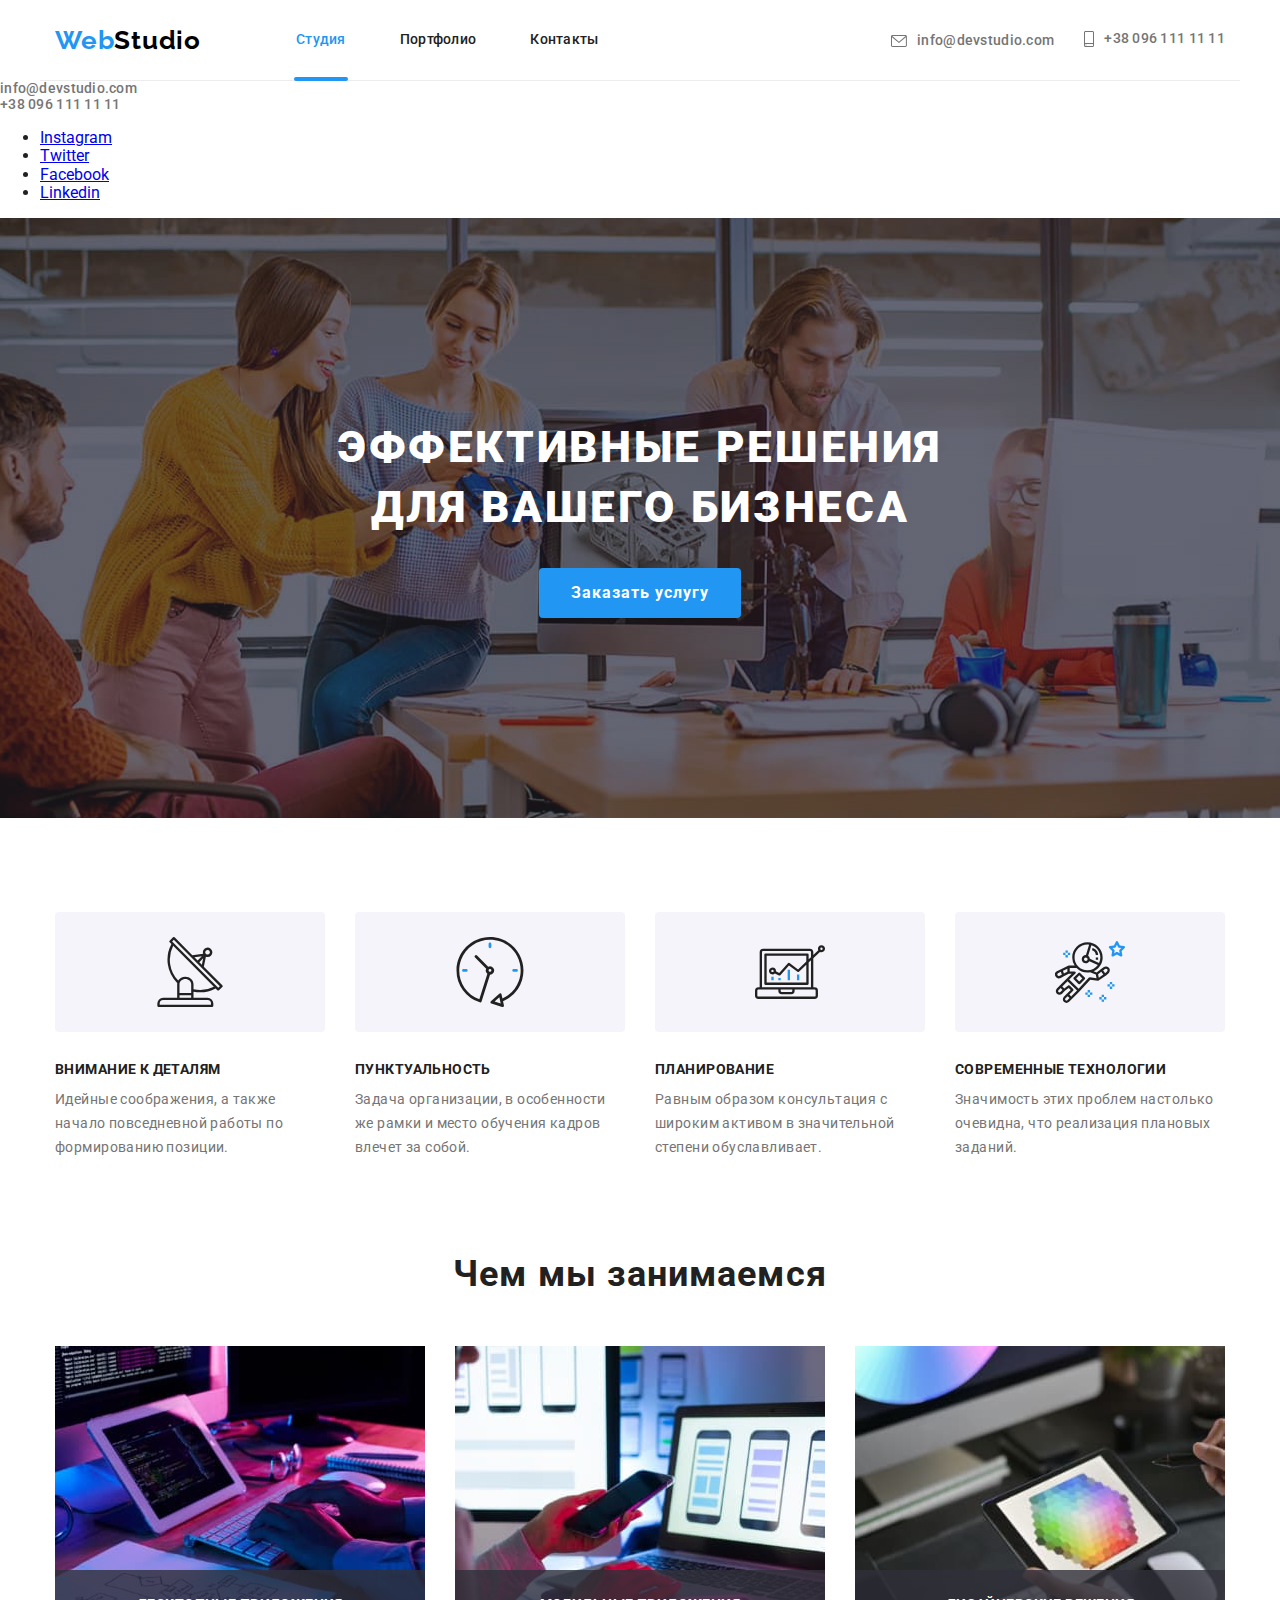
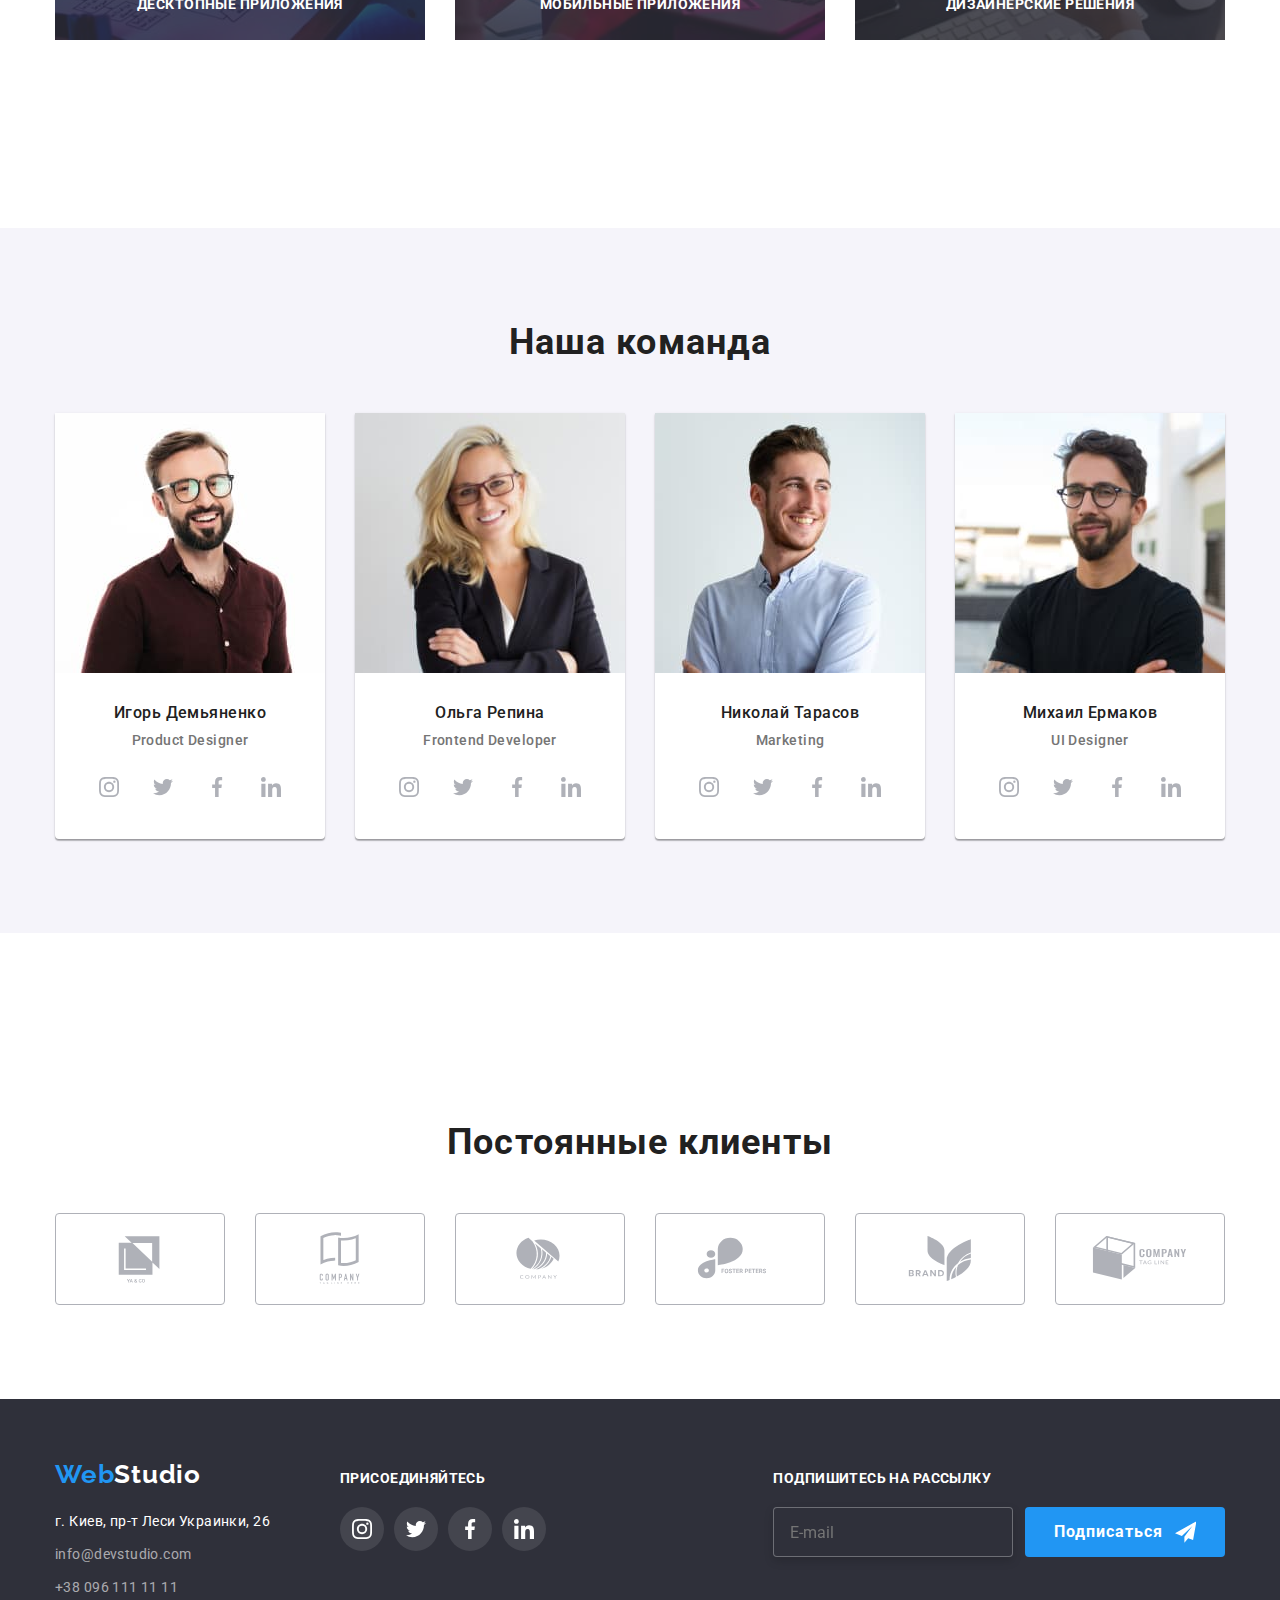
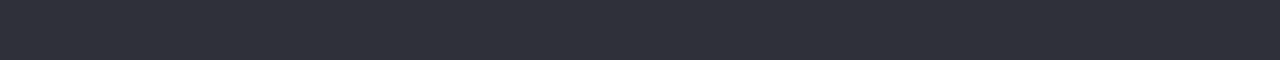
==== commit 6733135e: "Д/З8" ====
--- a/index.html
+++ b/index.html
@@ -36,10 +36,14 @@
           >
           <ul class="navigation__list list">
             <li class="navigation__item">
-              <a href="./index.html" class="navigation__link current link">Студия</a>
+              <a href="./index.html" class="navigation__link current link"
+                >Студия</a
+              >
             </li>
             <li class="navigation__item">
-              <a href="./portfolio.html " class="navigation__link link">Портфолио</a>
+              <a href="./portfolio.html " class="navigation__link link"
+                >Портфолио</a
+              >
             </li>
             <li class="navigation__item">
               <a href="./index.html" class="navigation__link link">Контакты</a>
@@ -49,7 +53,11 @@
 
         <ul class="contacs header-contacs list">
           <li class="contacs__item">
-            <a lang="en" href="mailto:info@devstudio.com" class="contacs__mail link">
+            <a
+              lang="en"
+              href="mailto:info@devstudio.com"
+              class="contacs__mail link"
+            >
               <svg class="contacs__icon" width="16" height="12">
                 <use href="./images/icons.svg#icon-envelope"></use>
               </svg>
@@ -66,6 +74,88 @@
           </li>
         </ul>
       </div>
+
+      <!-- <button type="button" class="menu-button-open" data-menu-open>
+        <svg class="header__icon--open" width="40" height="40">
+          <use href="./images/icons.svg#icon-open-mob"></use>
+        </svg>
+      </button>
+
+      <div class="mob-menu is-hidden" data-menu>
+        <button
+          type="button"
+          class="menu-button--close menu-button"
+          data-menu-close
+        >
+          <svg class="menu-button__icon--close" width="40" height="40">
+            <use href="./images/icons.svg#icon-close-mob"></use>
+          </svg>
+        </button>
+
+        <nav class="mob-menu__navigation">
+          <ul class="mob-menu__list list">
+            <li class="mob-menu__item">
+              <a
+                href="./index.html"
+                class="mob-menu__link navigation__link link"
+                >Студия</a
+              >
+            </li>
+            <li class="mob-menu__item">
+              <a
+                href="./portfolio.html "
+                class="mob-menu__link navigation__link link"
+                >Портфолио</a
+              >
+            </li>
+            <li class="mob-menu__item">
+              <a
+                href="./index.html"
+                class="mob-menu__link navigation__link link"
+                >Контакты</a
+              >
+            </li>
+          </ul>
+        </nav> -->
+
+        <div class="mob-contacs">
+          <ul class="mob-contacs__list list">
+            <li class="mob-contacs__item contacs__item">
+              <a
+                lang="en"
+                href="mailto:info@devstudio.com"
+                class="mob-contacs__mail contacs__mail link"
+              >
+                info@devstudio.com</a
+              >
+            </li>
+            <li class="contacs__item contacs__item">
+              <a
+                href="tel:+380961111111"
+                class="mob-contacs__tel contacs__tel link"
+              >
+                +38 096 111 11 11</a
+              >
+            </li>
+          </ul>
+        </div>
+        <div class="mob-socnet">
+          <ul class="mob-socnet__list">
+            <li class="mob-socnet__item">
+              <a href="#" class="mob-socnet__link">Instagram</a>
+            </li>
+            <li class="mob-socnet__item">
+              <a href="#" class="mob-socnet__link">Twitter</a>
+            </li>
+            <li class="mob-socnet__item">
+              <a href="#" class="mob-socnet__link">Facebook</a>
+            </li>
+            <li class="mob-socnet__item">
+              <a href="#" class="mob-socnet__link">Linkedin</a>
+            </li>
+          </ul>
+        </div>
+      </div>
     </header>
 
     <!--основное (уникалное) содержание-->
@@ -74,13 +164,17 @@
       <section class="hero">
         <div class="container">
           <h1 class="hero-title">Эффективные решения для вашего бизнеса</h1>
-          <button type="button" class="button hero-primery link" data-modal-open>
+          <button
+            type="button"
+            class="button hero-primery link"
+            data-modal-open
+          >
             Заказать услугу
           </button>
         </div>
       </section>
 
-      <section class="feature section">
+    <section class="feature section">
         <div class="container">
           <h2 class="visually-hidden">Feature</h2>
 
@@ -94,7 +188,8 @@
 
               <h3 class="feature__title">Внимание к деталям</h3>
               <p class="feature__text">
-                Идейные соображения, а также начало повседневной работы по формированию позиции.
+                Идейные соображения, а также начало повседневной работы по
+                формированию позиции.
               </p>
             </li>
 
@@ -107,7 +202,8 @@
 
               <h3 class="feature__title">Пунктуальность</h3>
               <p class="feature__text">
-                Задача организации, в особенности же рамки и место обучения кадров влечет за собой.
+                Задача организации, в особенности же рамки и место обучения
+                кадров влечет за собой.
               </p>
             </li>
 
@@ -120,7 +216,8 @@
 
               <h3 class="feature__title">Планирование</h3>
               <p class="feature__text">
-                Равным образом консультация с широким активом в значительной степени обуславливает.
+                Равным образом консультация с широким активом в значительной
+                степени обуславливает.
               </p>
             </li>
 
@@ -133,63 +230,106 @@
 
               <h3 class="feature__title">Современные технологии</h3>
               <p class="feature__text">
-                Значимость этих проблем настолько очевидна, что реализация плановых заданий.
+                Значимость этих проблем настолько очевидна, что реализация
+                плановых заданий.
               </p>
             </li>
           </ul>
         </div>
       </section>
 
-      <section class="about section">
-        <div class="container">
-          <h2 class="about-title">Чем мы занимаемся</h2>
-          <ul class="about-list list">
-            <li class="about-item">
-              <div class="about-wrap">
+    <section class="about section">
+      <div class="container">
+        <h2 class="about-title">Чем мы занимаемся</h2>
+        <ul class="about-list list">
+          <li class="about-item">
+            <div class="about-wrap">
+              <picture>
+                <source
+                  srcset="
+                    ./images/box1-desk-1x.jpg 1x,
+                    ./images/box1-desk-2x.jpg 2x
+                  "
+                  media="(min-width:1200px)" />
                 <img
                   class="about-img"
-                  src="./images/box1.jpg"
+                  src="./images/box1-desk-1x.jpg"
                   alt="рабочий процесс"
-                  width="370"
-                  height="294"
-                />
-                <p class="about-text">Десктопные приложения</p>
-              </div>
-            </li>
-            <li class="about-item">
-              <div class="about-wrap">
+                  width="450"
+              /></picture>
+              <p class="about-text">Десктопные приложения</p>
+            </div>
+          </li>
+          <li class="about-item">
+            <div class="about-wrap">
+              <picture>
+                <source
+                  srcset="
+                    ./images/box2-desk-1x.jpg 1x,
+                    ./images/box2-desk-2x.jpg 2x
+                  "
+                  media="(min-width:1200px)" />
                 <img
                   class="about-img"
-                  src="./images/box2.jpg"
+                  src="./images/box2-desk-1x.jpg"
                   alt="рабочий процесс"
-                  width="370"
-                  height="294"
-                />
-                <p class="about-text">Мобильные приложения</p>
-              </div>
-            </li>
-            <li class="about-item">
-              <div class="about-wrap">
+                  width="450"
+              /></picture>
+              <p class="about-text">Мобильные приложения</p>
+            </div>
+          </li>
+          <li class="about-item">
+            <div class="about-wrap">
+              <picture>
+                <source
+                  srcset="
+                    ./images/box3-desk-1x.jpg 1x,
+                    ./images/box3-desk-2x.jpg 2x
+                  "
+                  media="(min-width:1200px)" />
                 <img
                   class="about-img"
-                  src="./images/box3.jpg"
+                  src="./images/box3-desk-1x.jpg"
                   alt="рабочий процесс"
-                  width="370"
-                  height="294"
-                />
-                <p class="about-text">Дизайнерские решения</p>
-              </div>
-            </li>
-          </ul>
-        </div>
-      </section>
-
-      <section class="command section">
+                  width="450"
+              /></picture>
+              <p class="about-text">Дизайнерские решения</p>
+            </div>
+          </li>
+        </ul>
+      </div>
+    </section>
+
+    <section class="command section">
         <div class="container">
           <h2 class="command__title">Наша команда</h2>
           <ul class="command__list list">
             <li class="command__item">
-              <img src="./images/demyanenko.jpg" alt="Игорь Демьяненко" width="270" height="260" />
+              <picture>
+                <source
+                  srcset="
+                    ./images/card1-desk-1x.jpg 1x,
+                    ./images/card1-desk-2x.jpg 2x
+                  "
+                  media="(min-width:1200px)" />
+                <source
+                  srcset="
+                    ./images/card1-tab-1x.jpg 1x,
+                    ./images/card1-tab-2x.jpg 2x
+                  "
+                  media="(min-width:768px)" />
+                <source
+                  srcset="
+                    ./images/card1-mob-1x.jpg 1x,
+                    ./images/card1-mob-2x.jpg 2x
+                  "
+                  media="(max-width:767px)" />
+                <img
+                  class="about-img"
+                  src="./images/card1-mob-1x.jpg"
+                  alt="Игорь Демьяненко"
+                  width="450"
+              /></picture>
               <div class="command__wrap">
                 <h3 class="command__after-title">Игорь Демьяненко</h3>
                 <p lang="en" class="command__text">Product Designer</p>
@@ -231,7 +371,32 @@
             </li>
 
             <li class="command__item">
-              <img src="./images/repina.jpg" alt="Ольга Репина" width="270" height="260" />
+              <picture>
+                <source
+                  srcset="
+                    ./images/card2-desk-1x.jpg 1x,
+                    ./images/card2-desk-2x.jpg 2x
+                  "
+                  media="(min-width:1200px)" />
+                <source
+                  srcset="
+                    ./images/card2-tab-1x.jpg 1x,
+                    ./images/card2-tab-2x.jpg 2x
+                  "
+                  media="(min-width:768px)" />
+                <source
+                  srcset="
+                    ./images/card2-mob-1x.jpg 1x,
+                    ./images/card2-mob-2x.jpg 2x
+                  "
+                  media="(max-width:767px)" />
+                <img
+                  class="about-img"
+                  src="./images/card2-mob-1x.jpg"
+                  alt="Ольга Репина"
+                  width="450"
+              /></picture>
+             
               <div class="command__wrap">
                 <h3 class="command__after-title">Ольга Репина</h3>
                 <p lang="en" class="command__text">Frontend Developer</p>
@@ -272,7 +437,32 @@
               </div>
             </li>
             <li class="command__item">
-              <img src="./images/tarasov.jpg" alt="Николай Тарасов" width="270" height="260" />
+              <picture>
+                <source
+                  srcset="
+                    ./images/card3-desk-1x.jpg 1x,
+                    ./images/card3-desk-2x.jpg 2x
+                  "
+                  media="(min-width:1200px)" />
+                <source
+                  srcset="
+                    ./images/card3-tab-1x.jpg 1x,
+                    ./images/card3-tab-2x.jpg 2x
+                  "
+                  media="(min-width:768px)" />
+                <source
+                  srcset="
+                    ./images/card3-mob-1x.jpg 1x,
+                    ./images/card3-mob-2x.jpg 2x
+                  "
+                  media="(max-width:767px)" />
+                <img
+                  class="about-img"
+                  src="./images/card3-mob-1x.jpg"
+                  alt="Николай Тарасов"
+                  width="450"
+              /></picture>
+             
               <div class="command__wrap">
                 <h3 class="command__after-title">Николай Тарасов</h3>
                 <p lang="en" class="command__text">Marketing</p>
@@ -314,7 +504,32 @@
             </li>
 
             <li class="command__item">
-              <img src="./images/ermakov.jpg" alt="Михаил Ермаков" width="270" height="260" />
+              <picture>
+                <source
+                  srcset="
+                    ./images/card4-desk-1x.jpg 1x,
+                    ./images/card4-desk-2x.jpg 2x
+                  "
+                  media="(min-width:1200px)" />
+                <source
+                  srcset="
+                    ./images/card4-tab-1x.jpg 1x,
+                    ./images/card4-tab-2x.jpg 2x
+                  "
+                  media="(min-width:768px)" />
+                <source
+                  srcset="
+                    ./images/card4-mob-1x.jpg 1x,
+                    ./images/card4-mob-2x.jpg 2x
+                  "
+                  media="(max-width:767px)" />
+                <img
+                  class="about-img"
+                  src="./images/card4-mob-1x.jpg"
+                  alt="Михаил Ермаков"
+                  width="450"
+              /></picture>
+              
               <div class="command__wrap">
                 <h3 class="command__after-title">Михаил Ермаков</h3>
                 <p lang="en" class="command__text">UI Designer</p>
@@ -358,7 +573,7 @@
         </div>
       </section>
 
-      <section class="сlients section">
+    <section class="сlients section">
         <div class="container">
           <h2 class="сlients-title">Постоянные клиенты</h2>
           <ul class="сlients-list list">
@@ -412,11 +627,12 @@
           </ul>
         </div>
       </section>
-    </main>
+    </main> 
 
     <!--подвал-->
     <footer class="footer">
       <div class="footer-container container">
+        
         <div class="footer-box-first">
           <a lang="en" href="#" class="footer-logo"
             ><span lang="en" class="current">Web</span>Studio</a
@@ -433,12 +649,17 @@
                 >
               </li>
               <li class="footer-item">
-                <a lang="en" href="mailto:info@devstudio.com" class="footer-mail aside link"
+                <a
+                  lang="en"
+                  href="mailto:info@devstudio.com"
+                  class="footer-mail aside link"
                   >info@devstudio.com</a
                 >
               </li>
               <li class="footer-item">
-                <a href="tel:+380961111111" class="footer-tel aside link">+38 096 111 11 11</a>
+                <a href="tel:+380961111111" class="footer-tel aside link"
+                  >+38 096 111 11 11</a
+                >
               </li>
             </ul>
           </address>
@@ -480,7 +701,8 @@
               </a>
             </li>
           </ul>
-        </div>
+        
+      </div>
         <div class="distribution">
           <strong class="distribution-text">Подпишитесь на рассылку</strong>
           <form class="distribution-form">
@@ -500,6 +722,7 @@
         </div>
       </div>
     </footer>
+
     <div class="backdrop is-hidden" data-modal>
       <div class="modal">
         <button type="button" class="modal-close" data-modal-close>
@@ -523,7 +746,13 @@
           <div class="input-field">
             <label class="input-title">Телефон</label>
             <div class="input-wrap">
-              <input type="tel" minlength="12" class="form-input" name="user-tel" required />
+              <input
+                type="tel"
+                minlength="12"
+                class="form-input"
+                name="user-tel"
+                required
+              />
               <svg class="input-icon" width="18" height="18">
                 <use href="./images/icons.svg#icon-phone"></use>
               </svg>
@@ -576,7 +805,7 @@
         </form>
       </div>
     </div>
-
+    <script src="./js/menu.js"></script>
     <script src="./js/modal.js"></script>
   </body>
 </html>
--- a/css/main.min.css
+++ b/css/main.min.css
@@ -1 +1 @@
-p,h1,h2,h3,h4,h5,h6{margin:0}html{-webkit-box-sizing:border-box;box-sizing:border-box}*,*::before,*::after{-webkit-box-sizing:inherit;box-sizing:inherit}body{font-family:"Roboto",sans-serif;background-color:var(--primery-background-color);color:var(--primery-text-color);margin:0}.list{padding:0;margin:0;list-style:none}.link{text-decoration:none}img{display:block;max-width:100%;height:auto}.section{padding-top:94px;padding-bottom:94px}.visually-hidden{position:absolute;white-space:nowrap;width:1px;height:1px;overflow:hidden;border:0;padding:0;clip:rect(0 0 0 0);-webkit-clip-path:inset(50%);clip-path:inset(50%);margin:-1px}:root{--primery-text-color: #212121;--text-color-white: #ffffff;--text-color-gray: #757575;--secondary-text-color: rgba(255, 255, 255, 0.6);--accent-color: #2196f3;--primery-background-color: #ffffff;--background-color-section: #2f303a;--primery-background-color-btn: #f5f4fa;--primery-icon-background: #afb1b8;--background-color-overlay: rgba(33, 150, 243, 0.9);--background-color-backdrop: rgba(0, 0, 0, 0.2);--card-set-gap: 30px}.container{width:1200px;padding-left:15px;padding-right:15px;margin-left:auto;margin-right:auto}.button{display:inline-block;font-family:inherit;cursor:pointer;background-color:var(--accent-color);color:var(--primery-text-color);text-align:center;border:none}.button.hero-primery{padding:10px 32px;min-width:200px;border-radius:4px;-webkit-transition-property:color,background-color,-webkit-box-shadow;transition-property:color,background-color,-webkit-box-shadow;transition-property:color,background-color,box-shadow;transition-property:color,background-color,box-shadow,-webkit-box-shadow;-webkit-transition-duration:250ms;transition-duration:250ms;-webkit-transition-timing-function:cubic-bezier(0.4, 0, 0.2, 1);transition-timing-function:cubic-bezier(0.4, 0, 0.2, 1);font-weight:700;font-size:16px;line-height:1.88;letter-spacing:.06em;-webkit-box-align:center;-ms-flex-align:center;align-items:center;text-align:center;color:var(--text-color-white)}.button.hero-primery:hover,.button.hero-primery:focus{color:var(--primery-text-color);background-color:var(--primery-background-color-btn)}.button.projects-primery,.button.projects-secondary{padding:6px 22px;min-width:73px;border-radius:4px;-webkit-transition-property:color,background-color,-webkit-box-shadow;transition-property:color,background-color,-webkit-box-shadow;transition-property:color,background-color,box-shadow;transition-property:color,background-color,box-shadow,-webkit-box-shadow;-webkit-transition-duration:250ms;transition-duration:250ms;-webkit-transition-timing-function:cubic-bezier(0.4, 0, 0.2, 1);transition-timing-function:cubic-bezier(0.4, 0, 0.2, 1);font-weight:500;font-size:16px;line-height:1.62;letter-spacing:.03em;text-align:center;color:var(--primery-text-color);background-color:var(--primery-background-color-btn)}.button.projects-primery:hover,.button.projects-primery:focus{color:var(--text-color-white);background-color:var(--accent-color);-webkit-box-shadow:0px 3px 1px rgba(0,0,0,.1),0px 1px 2px rgba(0,0,0,.08),0px 2px 2px rgba(0,0,0,.12);box-shadow:0px 3px 1px rgba(0,0,0,.1),0px 1px 2px rgba(0,0,0,.08),0px 2px 2px rgba(0,0,0,.12)}.button.projects-secondary:hover,.button.projects-secondary:focus{color:var(--text-color-white);background-color:var(--accent-color);-webkit-box-shadow:0px 3px 1px rgba(0,0,0,.1),0px 1px 2px rgba(0,0,0,.08),0px 2px 2px rgba(0,0,0,.12);box-shadow:0px 3px 1px rgba(0,0,0,.1),0px 1px 2px rgba(0,0,0,.08),0px 2px 2px rgba(0,0,0,.12)}.backdrop{position:fixed;top:0;left:0;width:100%;height:100%;visibility:visible;opacity:1;-webkit-transition-property:opacity,visibility;transition-property:opacity,visibility;-webkit-transition-duration:500ms;transition-duration:500ms;-webkit-transition-timing-function:cubic-bezier(0.4, 0, 0.2, 1);transition-timing-function:cubic-bezier(0.4, 0, 0.2, 1);background-color:var(--background-color-backdrop)}.backdrop.is-hidden{opacity:0;visibility:hidden;pointer-events:none}.modal{position:absolute;width:528px;height:581px;top:50%;left:50%;padding:40px;-webkit-transform:translate(-50%, -50%) scale(1) rotate(0);transform:translate(-50%, -50%) scale(1) rotate(0);-webkit-transition-property:min-height,-webkit-transform,-webkit-box-shadow;transition-property:min-height,-webkit-transform,-webkit-box-shadow;transition-property:transform,min-height,box-shadow;transition-property:transform,min-height,box-shadow,-webkit-transform,-webkit-box-shadow;-webkit-transition-duration:500ms;transition-duration:500ms;-webkit-transition-timing-function:cubic-bezier(0.4, 0, 0.2, 1);transition-timing-function:cubic-bezier(0.4, 0, 0.2, 1);border-radius:4px;-webkit-box-shadow:0px 1px 3px rgba(0,0,0,.12),0px 1px 1px rgba(0,0,0,.14),0px 2px 1px rgba(0,0,0,.2);box-shadow:0px 1px 3px rgba(0,0,0,.12),0px 1px 1px rgba(0,0,0,.14),0px 2px 1px rgba(0,0,0,.2);background-color:var(--primery-background-color)}.backdrop.is-hidden .modal{-webkit-transform:translate(-50%, -50%) scale(0) rotate(-180deg);transform:translate(-50%, -50%) scale(0) rotate(-180deg);min-width:0}.modal-close{position:absolute;display:-webkit-box;display:-ms-flexbox;display:flex;top:8px;right:8px;padding:0;width:30px;height:30px;border-radius:50%;-webkit-box-align:center;-ms-flex-align:center;align-items:center;-webkit-box-pack:center;-ms-flex-pack:center;justify-content:center;background-color:var(--primery-background-color);border:1px solid rgba(0,0,0,.1);cursor:pointer}.backdrop-icon{width:18px;height:18px;-webkit-box-align:center;-ms-flex-align:center;align-items:center;-webkit-box-pack:center;-ms-flex-pack:center;justify-content:center;-webkit-transition-property:fill;transition-property:fill;-webkit-transition-duration:250ms;transition-duration:250ms;-webkit-transition-timing-function:cubic-bezier(0.4, 0, 0.2, 1);transition-timing-function:cubic-bezier(0.4, 0, 0.2, 1)}.modal-close:hover .backdrop-icon,.modal-close:focus .backdrop-icon{fill:var(--accent-color)}.modal-title{margin-bottom:12px;font-weight:700;font-size:20px;line-height:1.15;letter-spacing:.03em;text-align:center;color:var(--primery-text-color)}.input-field{margin-bottom:10px}.input-title{display:block;margin-bottom:4px;font-size:12px;line-height:1.17;letter-spacing:.01em;color:var(--text-color-gray)}.input-wrap{position:relative}.form-input{width:100%;height:40px;padding-left:42px;font-size:14px;line-height:1.14;letter-spacing:.01em;border:1px solid rgba(33,33,33,.2);border-radius:4px;color:var(--primery-text-color);outline-color:var(--accent-color);-webkit-transition-property:border;transition-property:border;-webkit-transition-duration:250ms;transition-duration:250ms;-webkit-transition-timing-function:cubic-bezier(0.4, 0, 0.2, 1);transition-timing-function:cubic-bezier(0.4, 0, 0.2, 1)}.form-input:focus{outline-color:var(--accent-color)}.input-icon{position:absolute;left:12px;top:50%;-webkit-transform:translateY(-50%);transform:translateY(-50%);-webkit-transition-property:fill;transition-property:fill;-webkit-transition-duration:250ms;transition-duration:250ms;-webkit-transition-timing-function:cubic-bezier(0.4, 0, 0.2, 1);transition-timing-function:cubic-bezier(0.4, 0, 0.2, 1)}.form-input:focus+.input-icon{fill:var(--accent-color)}.input-comment{margin-bottom:20px}.comment-text{display:block;width:100%;height:120px;padding:12px 16px;resize:none;border:1px solid rgba(33,33,33,.2);border-radius:4px;font-size:12px;line-height:1.17;letter-spacing:.01em;color:var(--primery-text-color)}.comment-text:focus{outline-color:var(--accent-color)}.comment-text::-webkit-input-placeholder{font-size:14px;line-height:1.14;letter-spacing:.01em;color:rgba(117,117,117,.5)}.comment-text::-moz-placeholder{font-size:14px;line-height:1.14;letter-spacing:.01em;color:rgba(117,117,117,.5)}.comment-text:-ms-input-placeholder{font-size:14px;line-height:1.14;letter-spacing:.01em;color:rgba(117,117,117,.5)}.comment-text::-ms-input-placeholder{font-size:14px;line-height:1.14;letter-spacing:.01em;color:rgba(117,117,117,.5)}.comment-text::placeholder{font-size:14px;line-height:1.14;letter-spacing:.01em;color:rgba(117,117,117,.5)}.input-check:checked+.check-text .check-icon{fill:var(--primery-background-color)}.check-text{display:-webkit-box;display:-ms-flexbox;display:flex;-webkit-box-pack:center;-ms-flex-pack:center;justify-content:center;-webkit-box-align:center;-ms-flex-align:center;align-items:center;margin-bottom:30px;font-size:14px;line-height:1.71;letter-spacing:.03em;color:var(--text-color-gray)}.check-text span{display:-webkit-box;display:-ms-flexbox;display:flex;-webkit-box-align:center;-ms-flex-align:center;align-items:center;-webkit-box-pack:center;-ms-flex-pack:center;justify-content:center;width:16px;height:15px;border:2px solid #212121;border-radius:2px;margin-right:7px;-webkit-transition-property:background-color,border-color;transition-property:background-color,border-color;-webkit-transition-duration:250ms;transition-duration:250ms;-webkit-transition-timing-function:cubic-bezier(0.4, 0, 0.2, 1);transition-timing-function:cubic-bezier(0.4, 0, 0.2, 1)}.input-check:focus+.check-text span{border-color:var(--accent-color)}.input-check:checked+.check-text span{background-color:var(--accent-color);border-color:var(--accent-color)}.check-icon{fill:rgba(0,0,0,0);-webkit-transition-property:fill;transition-property:fill;-webkit-transition-duration:250ms;transition-duration:250ms;-webkit-transition-timing-function:cubic-bezier(0.4, 0, 0.2, 1);transition-timing-function:cubic-bezier(0.4, 0, 0.2, 1)}.input-contract{display:-webkit-box;display:-ms-flexbox;display:flex;margin-left:3px;-webkit-box-align:center;-ms-flex-align:center;align-items:center;-webkit-box-pack:center;-ms-flex-pack:center;justify-content:center;font-family:inherit;-webkit-text-decoration-line:underline;text-decoration-line:underline;color:var(--accent-color)}.input-button{display:-webkit-box;display:-ms-flexbox;display:flex;margin:0 auto;padding:10px 56px;min-width:200px;border-radius:4px;-webkit-transition-property:color,background-color,-webkit-box-shadow;transition-property:color,background-color,-webkit-box-shadow;transition-property:color,background-color,box-shadow;transition-property:color,background-color,box-shadow,-webkit-box-shadow;-webkit-transition-duration:250ms;transition-duration:250ms;-webkit-transition-timing-function:cubic-bezier(0.4, 0, 0.2, 1);transition-timing-function:cubic-bezier(0.4, 0, 0.2, 1);font-weight:700;font-size:16px;line-height:1.88;letter-spacing:.06em;-webkit-box-align:center;-ms-flex-align:center;align-items:center;text-align:center;color:var(--text-color-white)}.button.input-button:hover,.button.input-button:focus{color:var(--text-color-white);background-color:#188ce8;-webkit-box-shadow:0px 4px 4px rgba(0,0,0,.15);box-shadow:0px 4px 4px rgba(0,0,0,.15)}.header__page{border-bottom:1px solid #ececec}.header__page.container{display:-webkit-box;display:-ms-flexbox;display:flex}.navigation,.navigation__list,.contacs{display:-webkit-box;display:-ms-flexbox;display:flex;-webkit-box-align:center;-ms-flex-align:center;align-items:center}.header__logo{margin-right:93px;color:#000}.header__logo,.current{font-family:"Raleway",sans-serif;font-weight:700;font-size:26px;line-height:1.19;letter-spacing:.03em;text-decoration:none}.current{color:var(--accent-color)}.navigation__list .current{color:var(--accent-color)}.navigation__list{display:-webkit-box;display:-ms-flexbox;display:flex;-webkit-column-gap:50px;-moz-column-gap:50px;column-gap:50px}.navigation__link{padding:32px 2px;display:block;position:relative;-webkit-transition-property:color;transition-property:color;-webkit-transition-duration:250ms;transition-duration:250ms;-webkit-transition-timing-function:cubic-bezier(0.4, 0, 0.2, 1);transition-timing-function:cubic-bezier(0.4, 0, 0.2, 1);font-family:inherit;font-weight:500;font-size:14px;line-height:1.14;letter-spacing:.02em;color:var(--primery-text-color)}.navigation__link:hover,.navigation__link:focus{color:var(--accent-color)}.navigation__link.current::after{content:"";position:absolute;left:0;bottom:-1px;display:block;width:100%;height:4px;border-radius:2px;background-color:currentColor}.header-contacs{margin-left:auto;-webkit-column-gap:50px;-moz-column-gap:50px;column-gap:50px}.contacs__mail,.contacs__tel{display:-webkit-box;display:-ms-flexbox;display:flex;padding:32px 2px;-webkit-box-align:center;-ms-flex-align:center;align-items:center;height:100%;width:100%;font-weight:500;font-size:14px;line-height:1.14;letter-spacing:.02em;font-size:14px;line-height:1.14;letter-spacing:.02em;color:var(--text-color-gray);-webkit-transition-property:color;transition-property:color;-webkit-transition-duration:250ms;transition-duration:250ms;-webkit-transition-timing-function:cubic-bezier(0.4, 0, 0.2, 1);transition-timing-function:cubic-bezier(0.4, 0, 0.2, 1)}.contacs__mail:hover,.contacs__mail:focus{color:var(--accent-color)}.contacs__tel:hover,.contacs__tel:focus{color:var(--accent-color)}.contacs__icon{fill:currentColor;margin-right:10px}.hero{text-align:center;max-width:1600px;padding:200px 0;height:600px;margin-left:auto;margin-right:auto;background-repeat:no-repeat;background-position:center;background-size:cover;background-color:var(--background-color-section);background-image:-webkit-gradient(linear, left top, left bottom, from(rgba(47, 48, 58, 0.4)), to(rgba(47, 48, 58, 0.4))),url(../images/hero-bg.jpg);background-image:linear-gradient(rgba(47, 48, 58, 0.4), rgba(47, 48, 58, 0.4)),url(../images/hero-bg.jpg)}.hero-title{margin-left:auto;margin-right:auto;width:696px;margin-bottom:30px;font-weight:900;font-size:44px;line-height:1.36;letter-spacing:.06em;text-transform:uppercase;color:var(--text-color-white)}.feature__list{display:-webkit-box;display:-ms-flexbox;display:flex;-webkit-column-gap:30px;-moz-column-gap:30px;column-gap:30px;-webkit-box-align:center;-ms-flex-align:center;align-items:center}.feature__icon{display:-webkit-box;display:-ms-flexbox;display:flex;width:270px;height:120px;margin-bottom:30px;-webkit-box-align:center;-ms-flex-align:center;align-items:center;-webkit-box-pack:center;-ms-flex-pack:center;justify-content:center;border-radius:4px;background-color:var(--primery-background-color-btn)}.feature__title{margin-top:0;margin-bottom:10px;font-weight:700;font-size:14px;line-height:1.14;letter-spacing:.03em;text-transform:uppercase;color:var(--primery-text-color)}.feature__text{max-width:270px;font-size:14px;line-height:1.71;letter-spacing:.03em;color:var(--text-color-gray)}.about.section{padding-top:0}.about-title{margin-bottom:50px;-webkit-box-align:center;-ms-flex-align:center;align-items:center;font-weight:700;font-size:36px;line-height:1.16;letter-spacing:.03em;text-align:center;color:var(--primery-text-color)}.about-list{display:-webkit-box;display:-ms-flexbox;display:flex;text-align:center;gap:30px}.about-wrap{position:relative}.about-item{width:calc((100% - 60px)/3)}.about-text{position:absolute;display:-webkit-box;display:-ms-flexbox;display:flex;bottom:0;right:0;width:100%;height:70px;-webkit-box-pack:center;-ms-flex-pack:center;justify-content:center;-webkit-box-align:center;-ms-flex-align:center;align-items:center;font-weight:700;font-size:14px;line-height:1.14;letter-spacing:.03em;text-align:center;text-transform:uppercase;color:var(--text-color-white);background:rgba(47,48,58,.8)}.command{background-color:#f5f4fa}.command__title{margin-bottom:50px;font-weight:700;font-size:36px;line-height:1.16;letter-spacing:.03em;text-align:center;color:var(--primery-text-color)}.command__list{display:-webkit-box;display:-ms-flexbox;display:flex;gap:30px;-webkit-box-align:center;-ms-flex-align:center;align-items:center}.command__item{width:calc((100% - 90px)/4);background:var(--primery-background-color);-webkit-box-shadow:0px 1px 3px rgba(0,0,0,.12),0px 1px 1px rgba(0,0,0,.14),0px 2px 1px rgba(0,0,0,.2);box-shadow:0px 1px 3px rgba(0,0,0,.12),0px 1px 1px rgba(0,0,0,.14),0px 2px 1px rgba(0,0,0,.2);border-radius:0px 0px 4px 4px}.command__wrap{padding-top:30px;padding-bottom:30px}.command__after-title{margin-bottom:10px;font-weight:500;font-size:16px;line-height:1.19;letter-spacing:.03em;text-align:center;color:var(--primery-text-color)}.command__text{margin-bottom:16px;text-align:center;font-size:16px;line-height:1.17;letter-spacing:.03em;color:var(--text-color-gray)}.command__soc{display:-webkit-box;display:-ms-flexbox;display:flex;-webkit-box-pack:center;-ms-flex-pack:center;justify-content:center;gap:10px}.soc__link{background-color:var(--primery-background-color)}.soc__link:hover,.soc__link:focus{background-color:var(--accent-color)}.soc__link{width:44px;height:44px;border-radius:50%;display:-webkit-box;display:-ms-flexbox;display:flex;-webkit-box-align:center;-ms-flex-align:center;align-items:center;-webkit-box-pack:center;-ms-flex-pack:center;justify-content:center;-webkit-transition-property:background-color;transition-property:background-color;-webkit-transition-duration:250ms;transition-duration:250ms;-webkit-transition-timing-function:cubic-bezier(0.4, 0, 0.2, 1);transition-timing-function:cubic-bezier(0.4, 0, 0.2, 1)}.soc__icon{fill:var(--primery-icon-background);-webkit-transition-property:fill;transition-property:fill;-webkit-transition-duration:250ms;transition-duration:250ms;-webkit-transition-timing-function:cubic-bezier(0.4, 0, 0.2, 1);transition-timing-function:cubic-bezier(0.4, 0, 0.2, 1)}.soc__link:hover .soc__icon,.soc__link:focus .soc__icon{fill:var(--primery-background-color)}.сlients-title{margin-bottom:50px;-webkit-box-align:center;-ms-flex-align:center;align-items:center;font-weight:700;font-size:36px;line-height:1.17;letter-spacing:.03em;text-align:center;color:var(--primery-text-color)}.сlients-list{display:-webkit-box;display:-ms-flexbox;display:flex;-webkit-box-align:center;-ms-flex-align:center;align-items:center;-webkit-box-pack:center;-ms-flex-pack:center;justify-content:center;gap:30px}.сlients-item{width:170px;height:92px}.clients-link{width:100%;height:100%;border:1px solid #afb1b8;border-radius:4px;display:-webkit-box;display:-ms-flexbox;display:flex;-webkit-box-align:center;-ms-flex-align:center;align-items:center;-webkit-box-pack:center;-ms-flex-pack:center;justify-content:center;fill:var(--accent-color);-webkit-transition-property:border-color;transition-property:border-color;-webkit-transition-duration:250ms;transition-duration:250ms;-webkit-transition-timing-function:cubic-bezier(0.4, 0, 0.2, 1);transition-timing-function:cubic-bezier(0.4, 0, 0.2, 1)}.clients-link:hover,.clients-link:focus{border-color:var(--accent-color)}.clients-icon{fill:var(--primery-icon-background);-webkit-transition-property:fill;transition-property:fill;-webkit-transition-duration:250ms;transition-duration:250ms;-webkit-transition-timing-function:cubic-bezier(0.4, 0, 0.2, 1);transition-timing-function:cubic-bezier(0.4, 0, 0.2, 1)}.clients-link:hover .clients-icon,.clients-link:focus .clients-icon{fill:var(--accent-color)}.projects-list{display:-webkit-box;display:-ms-flexbox;display:flex;-webkit-box-pack:center;-ms-flex-pack:center;justify-content:center;margin-bottom:50px;gap:8px}.work-list{display:-webkit-box;display:-ms-flexbox;display:flex;-ms-flex-wrap:wrap;flex-wrap:wrap;margin-left:calc(-1*var(--card-set-gap));margin-top:calc(-1*var(--card-set-gap))}.work-list>.work-item{-ms-flex-preferred-size:calc(33.3333333333% - var(--card-set-gap));flex-basis:calc(33.3333333333% - var(--card-set-gap));margin-left:var(--card-set-gap);margin-top:var(--card-set-gap)}.work-list .work-wrap{padding:20px 24px;border-right:1px solid #eee;border-bottom:1px solid #eee;border-left:1px solid #eee}.work-gallery-link{display:block;-webkit-transition-property:-webkit-box-shadow;transition-property:-webkit-box-shadow;transition-property:box-shadow;transition-property:box-shadow, -webkit-box-shadow;-webkit-transition-duration:250ms;transition-duration:250ms;-webkit-transition-timing-function:cubic-bezier(0.4, 0, 0.2, 1);transition-timing-function:cubic-bezier(0.4, 0, 0.2, 1)}.work-gallery-link:hover,.work-gallery-link:focus{-webkit-box-shadow:0px 1px 1px rgba(0,0,0,.12),0px 4px 4px rgba(0,0,0,.06),1px 4px 6px rgba(0,0,0,.16);box-shadow:0px 1px 1px rgba(0,0,0,.12),0px 4px 4px rgba(0,0,0,.06),1px 4px 6px rgba(0,0,0,.16)}.work-top-wrap{position:relative;overflow:hidden}.work-top-text{position:absolute;top:0;left:0;padding:63px 24px;height:100%;-webkit-transform:translateY(101%);transform:translateY(101%);-webkit-transition-property:-webkit-transform;transition-property:-webkit-transform;transition-property:transform;transition-property:transform, -webkit-transform;-webkit-transition-duration:250ms;transition-duration:250ms;-webkit-transition-timing-function:cubic-bezier(0.4, 0, 0.2, 1);transition-timing-function:cubic-bezier(0.4, 0, 0.2, 1);font-size:18px;line-height:1.56;letter-spacing:.03em;color:var(--text-color-white);background-color:var(--background-color-overlay)}.work-gallery-link:hover .work-top-text{-webkit-transform:translateY(0);transform:translateY(0)}.work-title{margin-bottom:4px;font-weight:700;font-size:18px;line-height:2;letter-spacing:.06em;color:var(--primery-text-color)}.work-text{font-size:16px;line-height:1.88;letter-spacing:.03em;color:var(--text-color-gray)}.footer{background-color:var(--background-color-section);padding-top:60px;padding-bottom:60px}.footer-container{display:-webkit-box;display:-ms-flexbox;display:flex;-webkit-box-align:baseline;-ms-flex-align:baseline;align-items:baseline}.footer-box-first{margin-right:70px}.footer-logo{display:inline-block;margin-bottom:20px;font-family:"Raleway",sans-serif;font-weight:700;font-size:26px;line-height:1.19;letter-spacing:.03em;text-decoration:none;color:var(--text-color-white)}.footer-address{font-style:normal}.footer-list .aside{font-size:14px;line-height:1.71;letter-spacing:.03em;color:var(--secondary-text-color);-webkit-transition-property:color;transition-property:color;-webkit-transition-duration:250ms;transition-duration:250ms;-webkit-transition-timing-function:cubic-bezier(0.4, 0, 0.2, 1);transition-timing-function:cubic-bezier(0.4, 0, 0.2, 1)}.footer-list .aside:hover,.footer-list .aside:focus{color:var(--accent-color)}.footer-list .footer-item:not(:last-child){margin-bottom:9px}.footer-list .footer-map{color:var(--text-color-white)}.footer-box-second{margin-right:93px}.footer-text{font-weight:700;font-size:14px;line-height:1.14;letter-spacing:.03em;text-transform:uppercase;margin-bottom:20px;color:var(--text-color-white)}.footer-soc{display:-webkit-box;display:-ms-flexbox;display:flex;-webkit-box-pack:center;-ms-flex-pack:center;justify-content:center;gap:10px}.footer-soc-link{width:44px;height:44px;border-radius:50%;display:-webkit-box;display:-ms-flexbox;display:flex;-webkit-box-align:center;-ms-flex-align:center;align-items:center;-webkit-box-pack:center;-ms-flex-pack:center;justify-content:center;-webkit-transition-property:background-color;transition-property:background-color;-webkit-transition-duration:250ms;transition-duration:250ms;-webkit-transition-timing-function:cubic-bezier(0.4, 0, 0.2, 1);transition-timing-function:cubic-bezier(0.4, 0, 0.2, 1);background-color:rgba(255,255,255,.1)}.footer-soc-link:hover,.footer-soc-link:focus{background-color:var(--accent-color)}.footer-soc-icon{fill:var(--primery-background-color);-webkit-transition-property:fill;transition-property:fill;-webkit-transition-duration:250ms;transition-duration:250ms;-webkit-transition-timing-function:cubic-bezier(0.4, 0, 0.2, 1);transition-timing-function:cubic-bezier(0.4, 0, 0.2, 1)}.footer-soc-link:hover .footer-soc-icon,.footer-soc-link:focus .footer-soc-icon{fill:var(--primery-background-color)}.distribution{width:570px}.distribution-text{display:block;margin-bottom:20px;font-weight:700;font-size:14px;line-height:1.14;letter-spacing:.03em;text-transform:uppercase;color:var(--primery-background-color)}.distribution-form{display:-webkit-box;display:-ms-flexbox;display:flex}.distribution-group::-webkit-input-placeholder{font-size:16px;line-height:1.25;letter-spacing:.03em;color:rgba(255,255,255,.6)}.distribution-group::-moz-placeholder{font-size:16px;line-height:1.25;letter-spacing:.03em;color:rgba(255,255,255,.6)}.distribution-group:-ms-input-placeholder{font-size:16px;line-height:1.25;letter-spacing:.03em;color:rgba(255,255,255,.6)}.distribution-group::-ms-input-placeholder{font-size:16px;line-height:1.25;letter-spacing:.03em;color:rgba(255,255,255,.6)}.distribution-group::placeholder{font-size:16px;line-height:1.25;letter-spacing:.03em;color:rgba(255,255,255,.6)}.footer-mail-input{width:100%;height:50px;padding:15px 16px;margin-right:12px;border:1px solid rgba(255,255,255,.3);-webkit-filter:drop-shadow(0px 4px 4px rgba(0, 0, 0, 0.15));filter:drop-shadow(0px 4px 4px rgba(0, 0, 0, 0.15));border-radius:4px;background-color:var(--background-color-section);color:var(--primery-background-color)}.footer-email.button{display:-webkit-box;display:-ms-flexbox;display:flex;-webkit-box-align:center;-ms-flex-align:center;align-items:center;-webkit-box-pack:center;-ms-flex-pack:center;justify-content:center;padding:10px 29px;min-width:200px;-webkit-transition-property:color,background-color,-webkit-box-shadow;transition-property:color,background-color,-webkit-box-shadow;transition-property:color,background-color,box-shadow;transition-property:color,background-color,box-shadow,-webkit-box-shadow;-webkit-transition-duration:250ms;transition-duration:250ms;-webkit-transition-timing-function:cubic-bezier(0.4, 0, 0.2, 1);transition-timing-function:cubic-bezier(0.4, 0, 0.2, 1);border-radius:4px;font-weight:700;font-size:16px;line-height:1.88;letter-spacing:.06em;color:var(--text-color-white)}.footer-email.button:hover,.footer-email.button:focus{color:var(--text-color-white);background-color:#188ce8;-webkit-box-shadow:0px 4px 4px rgba(0,0,0,.15);box-shadow:0px 4px 4px rgba(0,0,0,.15)}.footer-letter-icon{margin-left:12px;fill:var(--text-color-white)}/*# sourceMappingURL=main.min.css.map */+p,h1,h2,h3,h4,h5,h6{margin:0}html{-webkit-box-sizing:border-box;box-sizing:border-box}*,*::before,*::after{-webkit-box-sizing:inherit;box-sizing:inherit}body{font-family:"Roboto",sans-serif;background-color:var(--primery-background-color);color:var(--primery-text-color);margin:0}.list{padding:0;margin:0;list-style:none}.link{text-decoration:none}img{display:block;width:100%;max-width:100%;height:auto}.section{padding-top:60px;padding-bottom:60px}@media screen and (min-width: 480px){.section{padding-top:60px;padding-bottom:60px}}@media screen and (min-width: 768px){.section{padding-top:94px;padding-bottom:94px}}.visually-hidden{position:absolute;white-space:nowrap;width:1px;height:1px;overflow:hidden;border:0;padding:0;clip:rect(0 0 0 0);-webkit-clip-path:inset(50%);clip-path:inset(50%);margin:-1px}:root{--primery-text-color: #212121;--text-color-white: #ffffff;--text-color-gray: #757575;--secondary-text-color: rgba(255, 255, 255, 0.6);--accent-color: #2196f3;--primery-background-color: #ffffff;--background-color-section: #2f303a;--primery-background-color-btn: #f5f4fa;--primery-icon-background: #afb1b8;--background-color-overlay: rgba(33, 150, 243, 0.9);--background-color-backdrop: rgba(0, 0, 0, 0.2);--card-set-gap: 30px}.container{width:100%;padding-left:15px;padding-right:15px;margin-left:auto;margin-right:auto}@media screen and (min-width: 480px){.container{width:480px}}@media screen and (min-width: 768px){.container{width:768px}}@media screen and (min-width: 1200px){.container{width:1200px}}.menu-button-open{display:-webkit-box;display:-ms-flexbox;display:flex;background-color:var(--primery-background-color);border-color:rgba(0,0,0,0);width:40px;height:40px;margin-left:auto;padding-top:10px}@media screen and (min-width: 768px){.menu-button-open{display:none}}.menu-button-open:hover .header__icon--open,.menu-button-open:focus .header__icon--open{fill:var(--accent-color)}.header__icon--open{display:block;-webkit-transition-property:fill;transition-property:fill;-webkit-transition-duration:250ms;transition-duration:250ms;-webkit-transition-timing-function:cubic-bezier(0.4, 0, 0.2, 1);transition-timing-function:cubic-bezier(0.4, 0, 0.2, 1)}.mob-menu{position:fixed;background-color:var(--primery-background-color);z-index:1;top:0;left:0;width:100vw;height:100vh;padding-top:10px;padding-bottom:48px;visibility:visible;opacity:1;-webkit-transition-property:opacity,visibility;transition-property:opacity,visibility;-webkit-transition-duration:500ms;transition-duration:500ms;-webkit-transition-timing-function:cubic-bezier(0.4, 0, 0.2, 1);transition-timing-function:cubic-bezier(0.4, 0, 0.2, 1)}.mob-menu>.container{height:100%;display:-webkit-box;display:-ms-flexbox;display:flex;-webkit-box-orient:vertical;-webkit-box-direction:normal;-ms-flex-direction:column;flex-direction:column;-webkit-box-pack:justify;-ms-flex-pack:justify;justify-content:space-between}.menu-button-close{display:-webkit-box;display:-ms-flexbox;display:flex;margin-left:auto;width:40px;height:40px;border-color:rgba(0,0,0,0);background-color:var(--primery-background-color);-webkit-box-align:center;-ms-flex-align:center;align-items:center;cursor:pointer;-webkit-transition-property:opacity,visibility;transition-property:opacity,visibility;-webkit-transition-duration:500ms;transition-duration:500ms;-webkit-transition-timing-function:cubic-bezier(0.4, 0, 0.2, 1);transition-timing-function:cubic-bezier(0.4, 0, 0.2, 1)}.button{display:inline-block;font-family:inherit;cursor:pointer;background-color:var(--accent-color);color:var(--primery-text-color);text-align:center;border:none}.button.hero-primery{padding:10px 32px;border-radius:4px;-webkit-transition-property:color,background-color,-webkit-box-shadow;transition-property:color,background-color,-webkit-box-shadow;transition-property:color,background-color,box-shadow;transition-property:color,background-color,box-shadow,-webkit-box-shadow;-webkit-transition-duration:250ms;transition-duration:250ms;-webkit-transition-timing-function:cubic-bezier(0.4, 0, 0.2, 1);transition-timing-function:cubic-bezier(0.4, 0, 0.2, 1);font-weight:700;font-size:16px;line-height:1.88;letter-spacing:.06em;-webkit-box-align:center;-ms-flex-align:center;align-items:center;text-align:center;color:var(--text-color-white)}.button.hero-primery:hover,.button.hero-primery:focus{color:var(--primery-text-color);background-color:var(--primery-background-color-btn)}.button.projects-primery,.button.projects-secondary{padding:6px 22px;border-radius:4px;-webkit-transition-property:color,background-color,-webkit-box-shadow;transition-property:color,background-color,-webkit-box-shadow;transition-property:color,background-color,box-shadow;transition-property:color,background-color,box-shadow,-webkit-box-shadow;-webkit-transition-duration:250ms;transition-duration:250ms;-webkit-transition-timing-function:cubic-bezier(0.4, 0, 0.2, 1);transition-timing-function:cubic-bezier(0.4, 0, 0.2, 1);font-weight:500;font-size:16px;line-height:1.62;letter-spacing:.03em;text-align:center;color:var(--primery-text-color);background-color:var(--primery-background-color-btn)}.button.projects-primery:hover,.button.projects-primery:focus{color:var(--text-color-white);background-color:var(--accent-color);-webkit-box-shadow:0px 3px 1px rgba(0,0,0,.1),0px 1px 2px rgba(0,0,0,.08),0px 2px 2px rgba(0,0,0,.12);box-shadow:0px 3px 1px rgba(0,0,0,.1),0px 1px 2px rgba(0,0,0,.08),0px 2px 2px rgba(0,0,0,.12)}.button.projects-secondary:hover,.button.projects-secondary:focus{color:var(--text-color-white);background-color:var(--accent-color);-webkit-box-shadow:0px 3px 1px rgba(0,0,0,.1),0px 1px 2px rgba(0,0,0,.08),0px 2px 2px rgba(0,0,0,.12);box-shadow:0px 3px 1px rgba(0,0,0,.1),0px 1px 2px rgba(0,0,0,.08),0px 2px 2px rgba(0,0,0,.12)}.backdrop{position:fixed;top:0;left:0;width:100%;height:100%;visibility:visible;opacity:1;-webkit-transition-property:opacity,visibility;transition-property:opacity,visibility;-webkit-transition-duration:500ms;transition-duration:500ms;-webkit-transition-timing-function:cubic-bezier(0.4, 0, 0.2, 1);transition-timing-function:cubic-bezier(0.4, 0, 0.2, 1);background-color:var(--background-color-backdrop)}.backdrop.is-hidden{opacity:0;visibility:hidden;pointer-events:none}.modal{position:absolute;top:50%;left:50%;padding:40px;-webkit-transform:translate(-50%, -50%) scale(1) rotate(0);transform:translate(-50%, -50%) scale(1) rotate(0);-webkit-transition-property:min-height,-webkit-transform,-webkit-box-shadow;transition-property:min-height,-webkit-transform,-webkit-box-shadow;transition-property:transform,min-height,box-shadow;transition-property:transform,min-height,box-shadow,-webkit-transform,-webkit-box-shadow;-webkit-transition-duration:500ms;transition-duration:500ms;-webkit-transition-timing-function:cubic-bezier(0.4, 0, 0.2, 1);transition-timing-function:cubic-bezier(0.4, 0, 0.2, 1);border-radius:4px;-webkit-box-shadow:0px 1px 3px rgba(0,0,0,.12),0px 1px 1px rgba(0,0,0,.14),0px 2px 1px rgba(0,0,0,.2);box-shadow:0px 1px 3px rgba(0,0,0,.12),0px 1px 1px rgba(0,0,0,.14),0px 2px 1px rgba(0,0,0,.2);background-color:var(--primery-background-color)}.backdrop.is-hidden .modal{-webkit-transform:translate(-50%, -50%) scale(0) rotate(-180deg);transform:translate(-50%, -50%) scale(0) rotate(-180deg);min-width:0}@media screen and (min-width: 480px){.modal{width:450px;height:609px}}@media screen and (min-width: 1200px){.modal{width:528px;height:581px}}.modal-close{position:absolute;display:-webkit-box;display:-ms-flexbox;display:flex;top:8px;right:8px;padding:0;width:30px;height:30px;border-radius:50%;-webkit-box-align:center;-ms-flex-align:center;align-items:center;-webkit-box-pack:center;-ms-flex-pack:center;justify-content:center;background-color:var(--primery-background-color);border:1px solid rgba(0,0,0,.1);cursor:pointer}.backdrop-icon{width:18px;height:18px;-webkit-box-align:center;-ms-flex-align:center;align-items:center;-webkit-box-pack:center;-ms-flex-pack:center;justify-content:center;-webkit-transition-property:fill;transition-property:fill;-webkit-transition-duration:250ms;transition-duration:250ms;-webkit-transition-timing-function:cubic-bezier(0.4, 0, 0.2, 1);transition-timing-function:cubic-bezier(0.4, 0, 0.2, 1)}.modal-close:hover .backdrop-icon,.modal-close:focus .backdrop-icon{fill:var(--accent-color)}.no-scroll{overflow:hidden}.modal-title{display:block;margin-bottom:12px;font-weight:700;font-size:20px;line-height:1.15;letter-spacing:.03em;text-align:center;color:var(--primery-text-color)}.input-field{margin-bottom:10px}.input-title{display:block;margin-bottom:4px;font-size:12px;line-height:1.17;letter-spacing:.01em;color:var(--text-color-gray)}.input-wrap{position:relative}.form-input{width:100%;height:40px;padding-left:42px;font-size:14px;line-height:1.14;letter-spacing:.01em;border:1px solid rgba(33,33,33,.2);border-radius:4px;color:var(--primery-text-color);outline-color:var(--accent-color);-webkit-transition-property:border;transition-property:border;-webkit-transition-duration:250ms;transition-duration:250ms;-webkit-transition-timing-function:cubic-bezier(0.4, 0, 0.2, 1);transition-timing-function:cubic-bezier(0.4, 0, 0.2, 1)}.form-input:focus{outline-color:var(--accent-color)}.input-icon{position:absolute;left:12px;top:50%;-webkit-transform:translateY(-50%);transform:translateY(-50%);-webkit-transition-property:fill;transition-property:fill;-webkit-transition-duration:250ms;transition-duration:250ms;-webkit-transition-timing-function:cubic-bezier(0.4, 0, 0.2, 1);transition-timing-function:cubic-bezier(0.4, 0, 0.2, 1)}.form-input:focus+.input-icon{fill:var(--accent-color)}.input-comment{margin-bottom:20px}.comment-text{display:block;width:100%;height:120px;padding:12px 16px;resize:none;border:1px solid rgba(33,33,33,.2);border-radius:4px;font-size:12px;line-height:1.17;letter-spacing:.01em;color:var(--primery-text-color)}.comment-text:focus{outline-color:var(--accent-color)}.comment-text::-webkit-input-placeholder{font-size:14px;line-height:1.14;letter-spacing:.01em;color:rgba(117,117,117,.5)}.comment-text::-moz-placeholder{font-size:14px;line-height:1.14;letter-spacing:.01em;color:rgba(117,117,117,.5)}.comment-text:-ms-input-placeholder{font-size:14px;line-height:1.14;letter-spacing:.01em;color:rgba(117,117,117,.5)}.comment-text::-ms-input-placeholder{font-size:14px;line-height:1.14;letter-spacing:.01em;color:rgba(117,117,117,.5)}.comment-text::placeholder{font-size:14px;line-height:1.14;letter-spacing:.01em;color:rgba(117,117,117,.5)}.input-check:checked+.check-text .check-icon{fill:var(--primery-background-color)}.check-text{display:-webkit-box;display:-ms-flexbox;display:flex;-webkit-box-pack:center;-ms-flex-pack:center;justify-content:center;-webkit-box-align:center;-ms-flex-align:center;align-items:center;margin-bottom:30px;font-size:12px;line-height:1.17;letter-spacing:.03em;color:var(--text-color-gray)}@media screen and (min-width: 1200px){.check-text{font-size:14px;line-height:1.71;letter-spacing:.03em}}.check-text span{display:-webkit-box;display:-ms-flexbox;display:flex;-webkit-box-align:center;-ms-flex-align:center;align-items:center;-webkit-box-pack:center;-ms-flex-pack:center;justify-content:center;width:16px;height:15px;border:2px solid #212121;border-radius:2px;margin-right:7px;-webkit-transition-property:background-color,border-color;transition-property:background-color,border-color;-webkit-transition-duration:250ms;transition-duration:250ms;-webkit-transition-timing-function:cubic-bezier(0.4, 0, 0.2, 1);transition-timing-function:cubic-bezier(0.4, 0, 0.2, 1)}.input-check:focus+.check-text span{border-color:var(--accent-color)}.input-check:checked+.check-text span{background-color:var(--accent-color);border-color:var(--accent-color)}.check-icon{fill:rgba(0,0,0,0);-webkit-transition-property:fill;transition-property:fill;-webkit-transition-duration:250ms;transition-duration:250ms;-webkit-transition-timing-function:cubic-bezier(0.4, 0, 0.2, 1);transition-timing-function:cubic-bezier(0.4, 0, 0.2, 1)}.input-contract{margin-left:3px;-webkit-box-align:center;-ms-flex-align:center;align-items:center;-webkit-box-pack:center;-ms-flex-pack:center;justify-content:center;font-family:inherit;-webkit-text-decoration-line:underline;text-decoration-line:underline;color:var(--accent-color)}.input-button{display:-webkit-box;display:-ms-flexbox;display:flex;margin:0 auto;padding:10px 56px;min-width:200px;border-radius:4px;-webkit-transition-property:color,background-color,-webkit-box-shadow;transition-property:color,background-color,-webkit-box-shadow;transition-property:color,background-color,box-shadow;transition-property:color,background-color,box-shadow,-webkit-box-shadow;-webkit-transition-duration:250ms;transition-duration:250ms;-webkit-transition-timing-function:cubic-bezier(0.4, 0, 0.2, 1);transition-timing-function:cubic-bezier(0.4, 0, 0.2, 1);font-weight:700;font-size:16px;line-height:1.88;letter-spacing:.06em;-webkit-box-align:center;-ms-flex-align:center;align-items:center;text-align:center;color:var(--text-color-white)}.button.input-button:hover,.button.input-button:focus{color:var(--text-color-white);background-color:#188ce8;-webkit-box-shadow:0px 4px 4px rgba(0,0,0,.15);box-shadow:0px 4px 4px rgba(0,0,0,.15)}.header__page{border-bottom:1px solid #ececec}.header__page.container{display:-webkit-box;display:-ms-flexbox;display:flex;-webkit-box-align:center;-ms-flex-align:center;align-items:center}.navigation,.navigation__list,.contacs{display:-webkit-box;display:-ms-flexbox;display:flex;-webkit-box-align:center;-ms-flex-align:center;align-items:center}.header__logo{-webkit-box-align:center;-ms-flex-align:center;align-items:center;color:#000}@media screen and (min-width: 768px){.header__logo{margin-right:88px}}@media screen and (min-width: 1200px){.header__logo{margin-right:93px}}.header__logo,.current{font-family:"Raleway",sans-serif;font-weight:700;font-size:24px;line-height:1.17;letter-spacing:.03em;text-decoration:none}@media screen and (min-width: 1200px){.header__logo,.current{font-weight:700;font-size:26px;line-height:1.19;letter-spacing:.03em}}.current{color:var(--accent-color)}.navigation__list .current{color:var(--accent-color)}.navigation__list{display:none}@media screen and (min-width: 1200px){.navigation__list{display:-webkit-box;display:-ms-flexbox;display:flex;-webkit-column-gap:50px;-moz-column-gap:50px;column-gap:50px}}.navigation__link{padding:32px 2px;display:block;position:relative;-webkit-transition-property:color;transition-property:color;-webkit-transition-duration:250ms;transition-duration:250ms;-webkit-transition-timing-function:cubic-bezier(0.4, 0, 0.2, 1);transition-timing-function:cubic-bezier(0.4, 0, 0.2, 1);font-family:inherit;font-weight:500;font-size:14px;line-height:1.14;letter-spacing:.02em;color:var(--primery-text-color)}.navigation__link:hover,.navigation__link:focus{color:var(--accent-color)}.navigation__link.current::after{content:"";position:absolute;left:0;bottom:-1px;display:block;width:100%;height:4px;border-radius:2px;background-color:currentColor}.header-contacs{display:none}@media screen and (min-width: 768px){.header-contacs{display:-webkit-box;display:-ms-flexbox;display:flex;-webkit-box-orient:vertical;-webkit-box-direction:normal;-ms-flex-direction:column;flex-direction:column;-webkit-box-align:baseline;-ms-flex-align:baseline;align-items:baseline;-webkit-box-pack:center;-ms-flex-pack:center;justify-content:center;gap:10px;padding-top:21px;padding-bottom:21px}}@media screen and (min-width: 1200px){.header-contacs{-webkit-box-orient:horizontal;-webkit-box-direction:normal;-ms-flex-direction:row;flex-direction:row;margin-left:auto;-webkit-column-gap:30px;-moz-column-gap:30px;column-gap:30px;-webkit-box-pack:end;-ms-flex-pack:end;justify-content:flex-end}}.contacs__mail,.contacs__tel{display:-webkit-box;display:-ms-flexbox;display:flex;-webkit-box-align:center;-ms-flex-align:center;align-items:center;height:100%;width:100%;font-weight:500;font-size:14px;line-height:1.14;letter-spacing:.02em;font-size:14px;line-height:1.14;letter-spacing:.02em;color:var(--text-color-gray);-webkit-transition-property:color;transition-property:color;-webkit-transition-duration:250ms;transition-duration:250ms;-webkit-transition-timing-function:cubic-bezier(0.4, 0, 0.2, 1);transition-timing-function:cubic-bezier(0.4, 0, 0.2, 1)}.contacs__mail:hover,.contacs__mail:focus{color:var(--accent-color)}.contacs__tel:hover,.contacs__tel:focus{color:var(--accent-color)}.contacs__icon{fill:currentColor;margin-right:10px;-webkit-box-align:center;-ms-flex-align:center;align-items:center}.hero{width:100%;padding:118px 60px;text-align:center;background-color:var(--background-color-section);background-image:-webkit-gradient(linear, left top, left bottom, from(rgba(47, 48, 58, 0.4)), to(rgba(47, 48, 58, 0.4))),url(../images/hero-bg-mod-1x.jpg);background-image:linear-gradient(rgba(47, 48, 58, 0.4), rgba(47, 48, 58, 0.4)),url(../images/hero-bg-mod-1x.jpg);margin-left:auto;margin-right:auto;background-repeat:no-repeat;background-size:cover;background-position:center}@media screen and (min-device-pixel-ratio: 2),(-webkit-min-device-pixel-ratio: 2),(min-resolution: 192dpi),(min-resolution: 2dppx){.hero{background-image:-webkit-gradient(linear, left top, left bottom, from(rgba(47, 48, 58, 0.4)), to(rgba(47, 48, 58, 0.4))),url(../images/hero-bg-mod-2x.jpg);background-image:linear-gradient(rgba(47, 48, 58, 0.4), rgba(47, 48, 58, 0.4)),url(../images/hero-bg-mod-2x.jpg)}}@media screen and (min-width: 768px){.hero{padding:118px 204px;background-image:-webkit-gradient(linear, left top, left bottom, from(rgba(47, 48, 58, 0.4)), to(rgba(47, 48, 58, 0.4))),url(../images/hero-bg-tab-1x.jpg);background-image:linear-gradient(rgba(47, 48, 58, 0.4), rgba(47, 48, 58, 0.4)),url(../images/hero-bg-tab-1x.jpg)}}@media screen and (min-device-pixel-ratio: 2),(-webkit-min-device-pixel-ratio: 2),(min-resolution: 192dpi),(min-resolution: 2dppx){.hero{background-image:-webkit-gradient(linear, left top, left bottom, from(rgba(47, 48, 58, 0.4)), to(rgba(47, 48, 58, 0.4))),url(/images/hero-tab-2x.jpg);background-image:linear-gradient(rgba(47, 48, 58, 0.4), rgba(47, 48, 58, 0.4)),url(/images/hero-tab-2x.jpg)}}@media screen and (min-width: 1200px){.hero{max-width:1600px;padding:200px 0;background-image:-webkit-gradient(linear, left top, left bottom, from(rgba(47, 48, 58, 0.4)), to(rgba(47, 48, 58, 0.4))),url(../images/hero-bg-desk-1x.jpg);background-image:linear-gradient(rgba(47, 48, 58, 0.4), rgba(47, 48, 58, 0.4)),url(../images/hero-bg-desk-1x.jpg)}}@media screen and (min-device-pixel-ratio: 2),(-webkit-min-device-pixel-ratio: 2),(min-resolution: 192dpi),(min-resolution: 2dppx){.hero{background-image:-webkit-gradient(linear, left top, left bottom, from(rgba(47, 48, 58, 0.4)), to(rgba(47, 48, 58, 0.4))),url(/images/hero-desk-2x.jpg);background-image:linear-gradient(rgba(47, 48, 58, 0.4), rgba(47, 48, 58, 0.4)),url(/images/hero-desk-2x.jpg)}}.hero .container{width:100%;padding-left:15px;padding-right:15px;margin-left:auto;margin-right:auto}.hero-title{margin-bottom:30px;margin-top:0;margin-left:auto;margin-right:auto;width:100%;font-weight:900;font-size:26px;line-height:1.16;letter-spacing:.06em;text-transform:uppercase;text-align:center;color:var(--text-color-white)}@media screen and (min-width: 768px){.hero-title{max-width:360px}}@media screen and (min-width: 1200px){.hero-title{max-width:696px;font-weight:900;font-size:44px;line-height:1.36;letter-spacing:.06em}}.feature.section{padding-top:60px;padding-bottom:60px}@media screen and (min-width: 1200px){.feature.section{padding-top:94px;padding-bottom:94px}}.feature__list{display:-webkit-box;display:-ms-flexbox;display:flex;-ms-flex-wrap:wrap;flex-wrap:wrap;gap:30px}.feature__item{max-width:450px}@media screen and (min-width: 768px){.feature__item{width:calc((100% - 30px)/2)}}@media screen and (min-width: 1200px){.feature__item{width:calc((100% - 90px)/4)}}.feature__icon{display:-webkit-box;display:-ms-flexbox;display:flex;height:120px;-webkit-box-align:center;-ms-flex-align:center;align-items:center;-webkit-box-pack:center;-ms-flex-pack:center;justify-content:center;border-radius:4px;background-color:var(--primery-background-color-btn)}.feature__quality-icon{width:70px;height:70px}.feature__title{margin-top:30px;margin-bottom:10px;font-weight:700;font-size:14px;line-height:1.14;letter-spacing:.03em;text-transform:uppercase;color:var(--primery-text-color)}.feature__text{font-size:14px;line-height:1.71;letter-spacing:.03em;color:var(--text-color-gray)}@media screen and (min-width: 1200px){.about.section{padding-top:0}}@media screen and (max-width: 1199px){.about.section{display:none}}.about.section .about-title{margin-bottom:50px;-webkit-box-align:center;-ms-flex-align:center;align-items:center;font-weight:700;font-size:36px;line-height:1.16;letter-spacing:.03em;text-align:center;color:var(--primery-text-color)}.about-list{display:-webkit-box;display:-ms-flexbox;display:flex;text-align:center;gap:30px}.about-item{position:relative;width:calc((100% - 60px)/3)}.about-text{position:absolute;display:-webkit-box;display:-ms-flexbox;display:flex;bottom:0;right:0;width:100%;height:70px;-webkit-box-pack:center;-ms-flex-pack:center;justify-content:center;-webkit-box-align:center;-ms-flex-align:center;align-items:center;font-weight:700;font-size:14px;line-height:1.14;letter-spacing:.03em;text-align:center;text-transform:uppercase;color:var(--text-color-white);background:rgba(47,48,58,.8)}.command{background-color:#f5f4fa;text-align:center}@media screen and (min-width: 1200px){.command{margin-top:94px;margin-bottom:94px}}.command__title{margin-bottom:30px;font-weight:700;font-size:28px;line-height:1.18;letter-spacing:.03em;text-align:center;color:var(--primery-text-color)}@media screen and (min-width: 1200px){.command__title{margin-bottom:50px;font-weight:700;font-size:36px;line-height:1.16;letter-spacing:.03em}}.command__list{display:-webkit-box;display:-ms-flexbox;display:flex;-ms-flex-wrap:wrap;flex-wrap:wrap;gap:30px}.command__item{width:100%;background:var(--primery-background-color);-webkit-box-shadow:0px 1px 3px rgba(0,0,0,.12),0px 1px 1px rgba(0,0,0,.14),0px 2px 1px rgba(0,0,0,.2);box-shadow:0px 1px 3px rgba(0,0,0,.12),0px 1px 1px rgba(0,0,0,.14),0px 2px 1px rgba(0,0,0,.2);border-radius:0px 0px 4px 4px}@media screen and (min-width: 768px){.command__item{width:calc((100% - 30px)/2)}}@media screen and (min-width: 1200px){.command__item{width:calc((100% - 90px)/4)}}.command__wrap{padding-top:30px;padding-bottom:24px}@media screen and (min-width: 1200px){.command__wrap{padding-bottom:30px}}.command__after-title{margin-top:0;margin-bottom:10px;font-weight:500;font-size:16px;line-height:1.19;letter-spacing:.03em;text-align:center;color:var(--primery-text-color)}.command__text{margin-bottom:16px;text-align:center;font-weight:500;font-size:14px;line-height:1.19;letter-spacing:.03em;color:var(--text-color-gray)}.command__soc{display:-webkit-box;display:-ms-flexbox;display:flex;-webkit-box-pack:center;-ms-flex-pack:center;justify-content:center;gap:10px}.soc__link{width:44px;height:44px;border-radius:50%;display:-webkit-box;display:-ms-flexbox;display:flex;-webkit-box-align:center;-ms-flex-align:center;align-items:center;-webkit-box-pack:center;-ms-flex-pack:center;justify-content:center;-webkit-transition-property:background-color;transition-property:background-color;-webkit-transition-duration:250ms;transition-duration:250ms;-webkit-transition-timing-function:cubic-bezier(0.4, 0, 0.2, 1);transition-timing-function:cubic-bezier(0.4, 0, 0.2, 1);background-color:var(--primery-background-color)}.soc__link:hover,.soc__link:focus{background-color:var(--accent-color)}.soc__icon{fill:var(--primery-icon-background);-webkit-transition-property:fill;transition-property:fill;-webkit-transition-duration:250ms;transition-duration:250ms;-webkit-transition-timing-function:cubic-bezier(0.4, 0, 0.2, 1);transition-timing-function:cubic-bezier(0.4, 0, 0.2, 1)}.soc__link:hover .soc__icon,.soc__link:focus .soc__icon{fill:var(--primery-background-color)}@media screen and (min-width: 1200px){.сlients.section{padding-top:94px;padding-bottom:94px}}.сlients-title{margin-bottom:30px;-webkit-box-align:center;-ms-flex-align:center;align-items:center;font-weight:700;font-size:28px;line-height:1.18;letter-spacing:.03em;text-align:center;color:var(--primery-text-color)}@media screen and (min-width: 1200px){.сlients-title{margin-bottom:50px;font-weight:700;font-size:36px;line-height:1.17;letter-spacing:.03em}}.сlients-list{display:-webkit-box;display:-ms-flexbox;display:flex;-ms-flex-wrap:wrap;flex-wrap:wrap;-webkit-box-pack:center;-ms-flex-pack:center;justify-content:center;gap:30px}.сlients-item{width:calc((100% - 30px)/2);height:92px}@media screen and (min-width: 768px){.сlients-item{width:calc((100% - 60px)/3)}}@media screen and (min-width: 1200px){.сlients-item{width:calc((100% - 150px)/6)}}.clients-link{width:100%;height:100%;border:1px solid #afb1b8;border-radius:4px;display:-webkit-box;display:-ms-flexbox;display:flex;-webkit-box-align:center;-ms-flex-align:center;align-items:center;-webkit-box-pack:center;-ms-flex-pack:center;justify-content:center;fill:var(--accent-color);-webkit-transition-property:border-color;transition-property:border-color;-webkit-transition-duration:250ms;transition-duration:250ms;-webkit-transition-timing-function:cubic-bezier(0.4, 0, 0.2, 1);transition-timing-function:cubic-bezier(0.4, 0, 0.2, 1)}.clients-link:hover,.clients-link:focus{border-color:var(--accent-color)}.clients-icon{width:106px;height:60px;fill:var(--primery-icon-background);-webkit-transition-property:fill;transition-property:fill;-webkit-transition-duration:250ms;transition-duration:250ms;-webkit-transition-timing-function:cubic-bezier(0.4, 0, 0.2, 1);transition-timing-function:cubic-bezier(0.4, 0, 0.2, 1)}.clients-link:hover .clients-icon,.clients-link:focus .clients-icon{fill:var(--accent-color)}.projects.section{padding-top:60px;padding-bottom:60px}@media screen and (min-width: 1200px){.projects.section{padding-top:94px;padding-bottom:94px}}.projects-list{display:-webkit-box;display:-ms-flexbox;display:flex;-ms-flex-wrap:wrap;flex-wrap:wrap;gap:8px 15px;margin-bottom:40px;-webkit-box-orient:horizontal;-webkit-box-direction:normal;-ms-flex-direction:row;flex-direction:row}@media screen and (min-width: 768px){.projects-list{display:-webkit-box;display:-ms-flexbox;display:flex;-webkit-box-pack:center;-ms-flex-pack:center;justify-content:center;margin-bottom:30px;-webkit-column-gap:8px;-moz-column-gap:8px;column-gap:8px}}@media screen and (min-width: 1200px){.projects-list{display:-webkit-box;display:-ms-flexbox;display:flex;-webkit-box-pack:center;-ms-flex-pack:center;justify-content:center;margin-bottom:50px;-webkit-column-gap:8px;-moz-column-gap:8px;column-gap:8px}}.work-list{display:block;width:100%}@media screen and (min-width: 768px){.work-list{display:-webkit-box;display:-ms-flexbox;display:flex;-ms-flex-wrap:wrap;flex-wrap:wrap;gap:30px;-webkit-box-flex:1;-ms-flex-positive:1;flex-grow:1}}@media screen and (min-width: 1200px){.work-list{display:-webkit-box;display:-ms-flexbox;display:flex;gap:30px}}.work-item{width:100%;margin-bottom:30px}@media screen and (min-width: 768px){.work-item{width:calc((100% - 30px)/2);margin-bottom:30px}}@media screen and (min-width: 1200px){.work-item{width:calc((100% - 60px)/3);margin-bottom:30px}}.work-gallery-link{display:-webkit-box;display:-ms-flexbox;display:flex;height:100%;-webkit-box-orient:vertical;-webkit-box-direction:normal;-ms-flex-direction:column;flex-direction:column;-webkit-transition-property:-webkit-box-shadow;transition-property:-webkit-box-shadow;transition-property:box-shadow;transition-property:box-shadow, -webkit-box-shadow;-webkit-transition-duration:250ms;transition-duration:250ms;-webkit-transition-timing-function:cubic-bezier(0.4, 0, 0.2, 1);transition-timing-function:cubic-bezier(0.4, 0, 0.2, 1)}.work-gallery-link:hover,.work-gallery-link:focus{-webkit-box-shadow:0px 1px 1px rgba(0,0,0,.12),0px 4px 4px rgba(0,0,0,.06),1px 4px 6px rgba(0,0,0,.16);box-shadow:0px 1px 1px rgba(0,0,0,.12),0px 4px 4px rgba(0,0,0,.06),1px 4px 6px rgba(0,0,0,.16)}.work-top-wrap{position:relative;overflow:hidden}.work-top-text{position:absolute;top:0;left:0;padding:63px 24px;height:100%;-webkit-transform:translateY(100%);transform:translateY(100%);-webkit-transition-property:-webkit-transform;transition-property:-webkit-transform;transition-property:transform;transition-property:transform, -webkit-transform;-webkit-transition-duration:250ms;transition-duration:250ms;-webkit-transition-timing-function:cubic-bezier(0.4, 0, 0.2, 1);transition-timing-function:cubic-bezier(0.4, 0, 0.2, 1);font-size:18px;line-height:1.56;letter-spacing:.03em;color:var(--text-color-white);background-color:var(--background-color-overlay)}.work-gallery-link:hover .work-top-text{-webkit-transform:translateY(0);transform:translateY(0)}.work-list .work-wrap{padding:20px 24px;border-right:1px solid #eee;border-bottom:1px solid #eee;border-left:1px solid #eee}.work-title{margin-bottom:4px;font-weight:700;font-size:18px;line-height:2;letter-spacing:.06em;color:var(--primery-text-color)}.work-text{font-size:16px;line-height:1.88;letter-spacing:.03em;color:var(--text-color-gray);margin-top:0}.footer{display:block;padding-top:60px;padding-bottom:60px;width:100%;background-color:var(--background-color-section)}.footer-container{display:-webkit-box;display:-ms-flexbox;display:flex;-webkit-box-align:center;-ms-flex-align:center;align-items:center;-webkit-box-pack:center;-ms-flex-pack:center;justify-content:center;-webkit-box-orient:vertical;-webkit-box-direction:normal;-ms-flex-direction:column;flex-direction:column}@media screen and (min-width: 768px){.footer-container{-ms-flex-wrap:wrap;flex-wrap:wrap;-webkit-box-orient:horizontal;-webkit-box-direction:normal;-ms-flex-direction:row;flex-direction:row;-webkit-box-align:baseline;-ms-flex-align:baseline;align-items:baseline}}@media screen and (min-width: 1200px){.footer-container{display:-webkit-box;display:-ms-flexbox;display:flex}}.footer-box-first{text-align:center}@media screen and (min-width: 768px){.footer-box-first{-webkit-box-align:center;-ms-flex-align:center;align-items:center}}@media screen and (min-width: 1200px){.footer-box-first{text-align:left}}.footer-logo{display:inline-block;margin-bottom:20px;font-family:"Raleway",sans-serif;font-weight:700;font-size:24px;line-height:1.19;letter-spacing:.03em;text-decoration:none;color:var(--text-color-white)}@media screen and (min-width: 1200px){.footer-logo{font-weight:700;font-size:26px;line-height:1.17;letter-spacing:.03em}}.footer-address{font-style:normal}.footer-item:not(:last-child){margin-bottom:8px}@media screen and (min-width: 1200px){.footer-item:not(:last-child){margin-bottom:9px}}.footer-item .aside{font-size:14px;line-height:1.71;letter-spacing:.03em;color:var(--secondary-text-color);-webkit-transition-property:color;transition-property:color;-webkit-transition-duration:250ms;transition-duration:250ms;-webkit-transition-timing-function:cubic-bezier(0.4, 0, 0.2, 1);transition-timing-function:cubic-bezier(0.4, 0, 0.2, 1)}.footer-item .aside:hover,.footer-item .aside:focus{color:var(--accent-color)}.footer-list .footer-map{color:var(--text-color-white)}.footer-box-second{display:-webkit-box;display:-ms-flexbox;display:flex;margin-top:60px;-webkit-box-align:center;-ms-flex-align:center;align-items:center;-webkit-box-orient:vertical;-webkit-box-direction:normal;-ms-flex-direction:column;flex-direction:column;-webkit-box-pack:center;-ms-flex-pack:center;justify-content:center;margin-left:auto;margin-right:auto}@media screen and (min-width: 768px){.footer-box-second{margin-top:0;margin-left:165px;margin-right:auto}}@media screen and (min-width: 1200px){.footer-box-second{margin-left:70px;margin-right:auto;-webkit-box-align:start;-ms-flex-align:start;align-items:flex-start}}.footer-text{font-weight:700;font-size:14px;line-height:1.14;letter-spacing:.03em;text-transform:uppercase;margin-bottom:20px;color:var(--text-color-white)}.footer-soc{display:-webkit-box;display:-ms-flexbox;display:flex;-webkit-box-pack:center;-ms-flex-pack:center;justify-content:center;gap:10px}.footer-soc-link{width:44px;height:44px;border-radius:50%;display:-webkit-box;display:-ms-flexbox;display:flex;-webkit-box-align:center;-ms-flex-align:center;align-items:center;-webkit-box-pack:center;-ms-flex-pack:center;justify-content:center;-webkit-transition-property:background-color;transition-property:background-color;-webkit-transition-duration:250ms;transition-duration:250ms;-webkit-transition-timing-function:cubic-bezier(0.4, 0, 0.2, 1);transition-timing-function:cubic-bezier(0.4, 0, 0.2, 1);background-color:rgba(255,255,255,.1)}.footer-soc-link:hover,.footer-soc-link:focus{background-color:var(--accent-color)}.footer-soc-icon{fill:var(--primery-background-color);-webkit-transition-property:fill;transition-property:fill;-webkit-transition-duration:250ms;transition-duration:250ms;-webkit-transition-timing-function:cubic-bezier(0.4, 0, 0.2, 1);transition-timing-function:cubic-bezier(0.4, 0, 0.2, 1)}.footer-soc-link:hover .footer-soc-icon,.footer-soc-link:focus .footer-soc-icon{fill:var(--primery-background-color)}.distribution{display:-webkit-box;display:-ms-flexbox;display:flex;margin-top:60px;margin-left:auto;margin-right:auto;-webkit-box-orient:vertical;-webkit-box-direction:normal;-ms-flex-direction:column;flex-direction:column;text-align:center;-webkit-box-align:center;-ms-flex-align:center;align-items:center;-webkit-box-pack:center;-ms-flex-pack:center;justify-content:center}@media screen and (min-width: 768px){.distribution{margin-left:auto}}@media screen and (min-width: 1200px){.distribution{-webkit-box-align:start;-ms-flex-align:start;align-items:flex-start;margin-left:auto;margin-top:0;margin-right:0}}.distribution-text{margin-bottom:20px;font-weight:700;font-size:14px;line-height:1.14;letter-spacing:.03em;text-transform:uppercase;color:var(--primery-background-color)}.distribution-form{display:-webkit-box;display:-ms-flexbox;display:flex;-webkit-box-pack:center;-ms-flex-pack:center;justify-content:center;-webkit-box-align:center;-ms-flex-align:center;align-items:center}.distribution-form::-webkit-input-placeholder{font-size:16px;line-height:1.25;letter-spacing:.03em;color:rgba(255,255,255,.6)}.distribution-form::-moz-placeholder{font-size:16px;line-height:1.25;letter-spacing:.03em;color:rgba(255,255,255,.6)}.distribution-form:-ms-input-placeholder{font-size:16px;line-height:1.25;letter-spacing:.03em;color:rgba(255,255,255,.6)}.distribution-form::-ms-input-placeholder{font-size:16px;line-height:1.25;letter-spacing:.03em;color:rgba(255,255,255,.6)}.distribution-form::placeholder{font-size:16px;line-height:1.25;letter-spacing:.03em;color:rgba(255,255,255,.6)}.footer-mail-input{width:100%;height:50px;padding:15px 16px;margin-right:12px;border:1px solid rgba(255,255,255,.3);-webkit-filter:drop-shadow(0px 4px 4px rgba(0, 0, 0, 0.15));filter:drop-shadow(0px 4px 4px rgba(0, 0, 0, 0.15));border-radius:4px;background-color:var(--background-color-section);color:var(--primery-background-color)}.footer-email.button{display:-webkit-box;display:-ms-flexbox;display:flex;position:relative;-webkit-box-align:center;-ms-flex-align:center;align-items:center;-webkit-box-pack:center;-ms-flex-pack:center;justify-content:center;padding:10px 29px;min-width:200px;-webkit-transition-property:color,background-color,-webkit-box-shadow;transition-property:color,background-color,-webkit-box-shadow;transition-property:color,background-color,box-shadow;transition-property:color,background-color,box-shadow,-webkit-box-shadow;-webkit-transition-duration:250ms;transition-duration:250ms;-webkit-transition-timing-function:cubic-bezier(0.4, 0, 0.2, 1);transition-timing-function:cubic-bezier(0.4, 0, 0.2, 1);border-radius:4px;font-weight:700;font-size:16px;line-height:1.88;letter-spacing:.06em;color:var(--text-color-white)}.footer-email.button:hover,.footer-email.button:focus{color:var(--text-color-white);background-color:#188ce8;-webkit-box-shadow:0px 4px 4px rgba(0,0,0,.15);box-shadow:0px 4px 4px rgba(0,0,0,.15)}.footer-letter-icon{margin-left:12px;fill:var(--text-color-white)}/*# sourceMappingURL=main.min.css.map */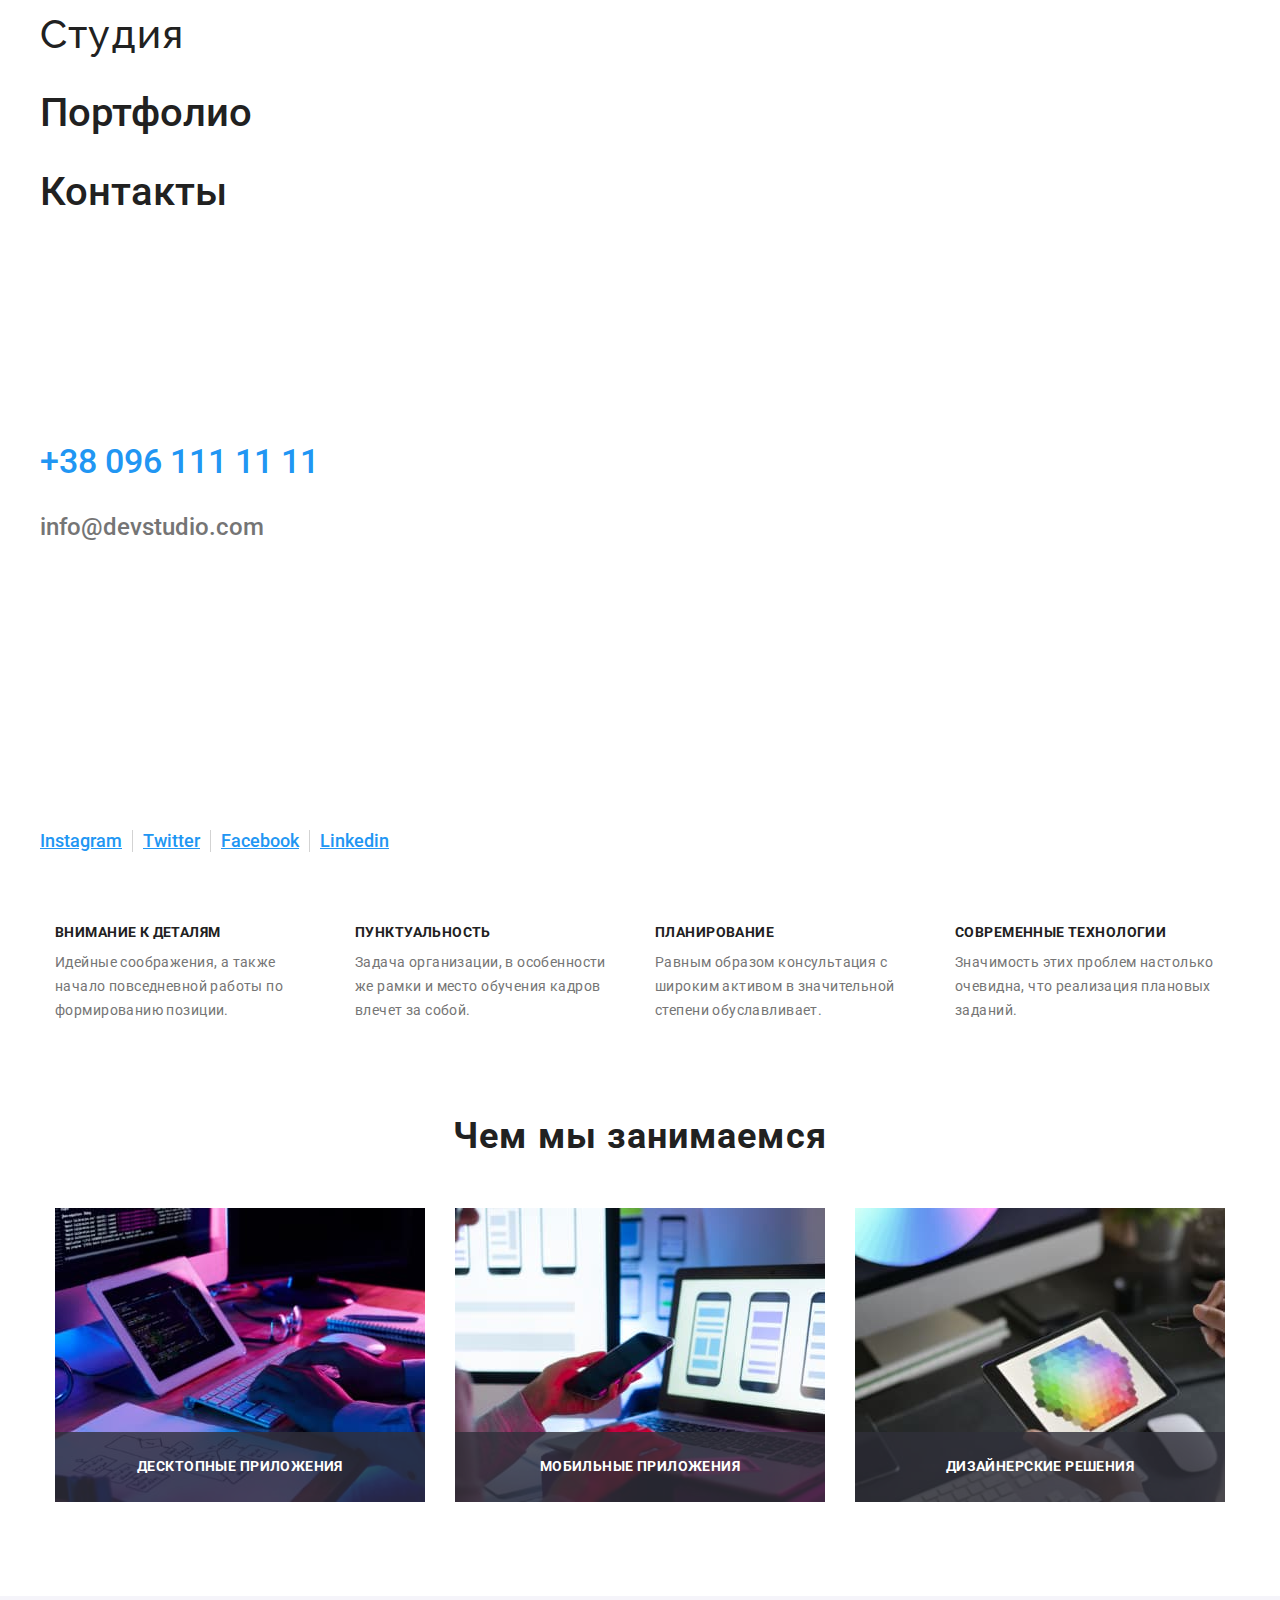
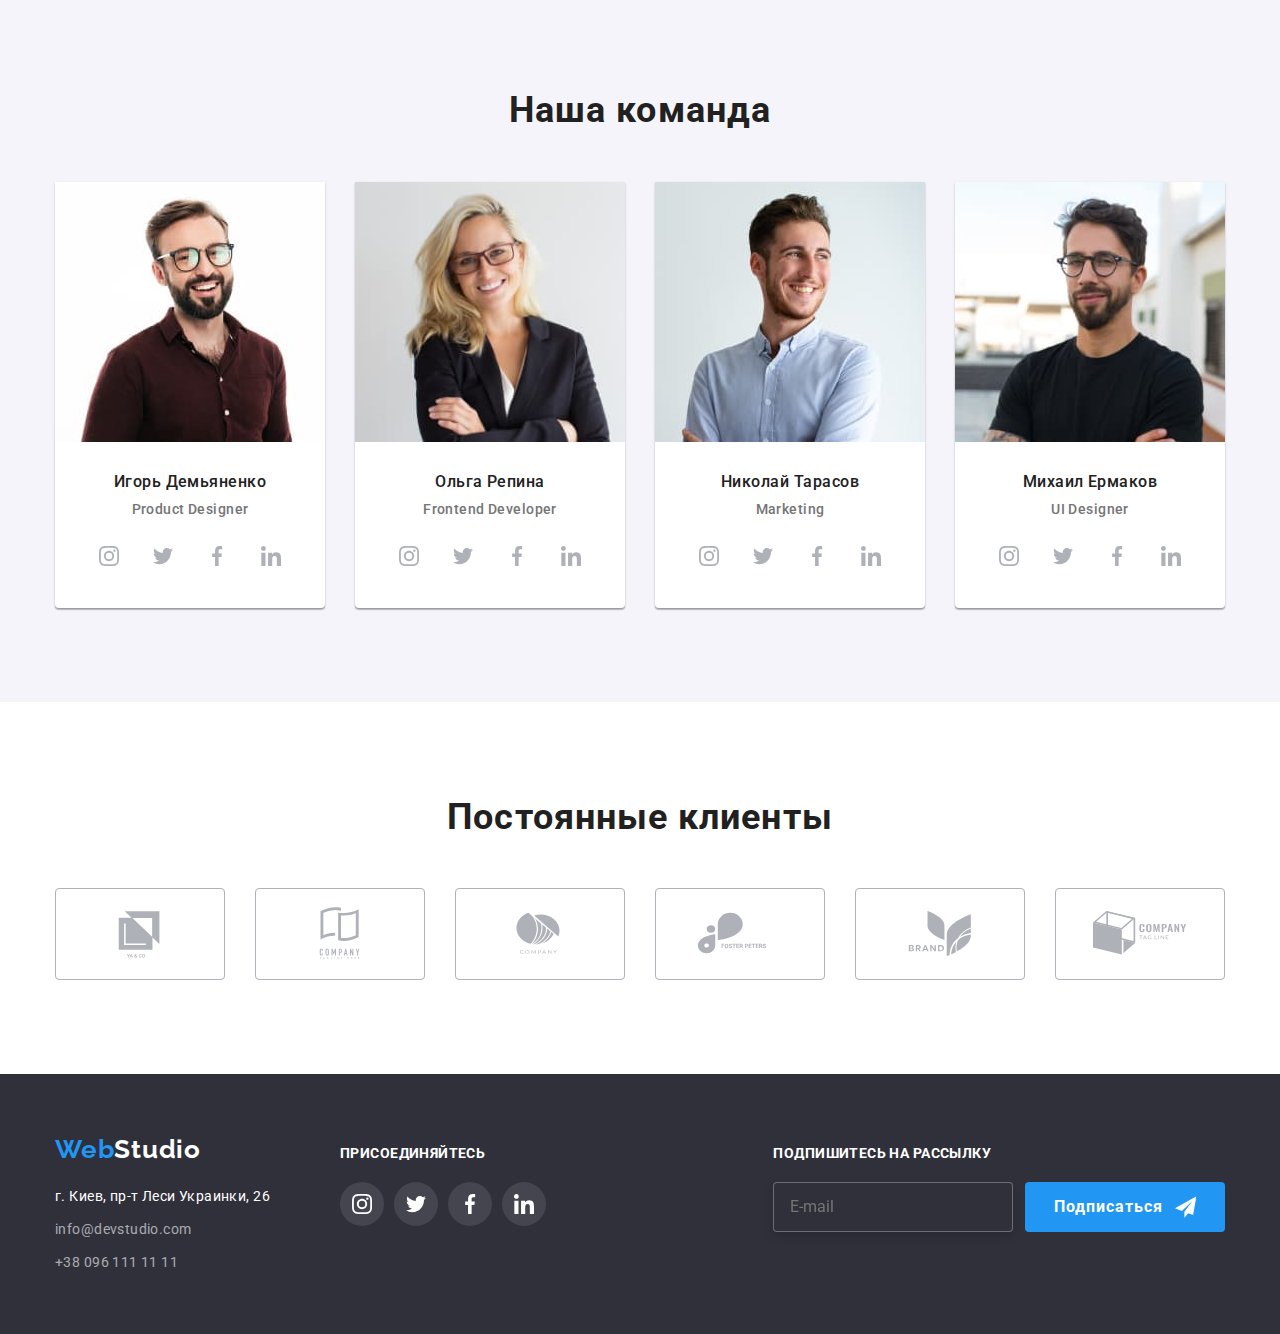
==== commit 91a1d845: "ДЗ/8" ====
--- a/index.html
+++ b/index.html
@@ -34,6 +34,12 @@
           <a lang="en" href="./index.html" class="logo header__logo"
             ><span lang="en" class="current">Web</span>Studio</a
           >
+          <button type="button" class="menu-button-open" data-menu-open>
+            <svg class="header__icon--open" width="40" height="40">
+              <use href="./images/icons.svg#icon-open-mob"></use>
+            </svg>
+          </button>
+
           <ul class="navigation__list list">
             <li class="navigation__item">
               <a href="./index.html" class="navigation__link current link"
@@ -73,87 +79,70 @@
             >
           </li>
         </ul>
-      </div>
-
-      <!-- <button type="button" class="menu-button-open" data-menu-open>
-        <svg class="header__icon--open" width="40" height="40">
-          <use href="./images/icons.svg#icon-open-mob"></use>
-        </svg>
-      </button>
-
-      <div class="mob-menu is-hidden" data-menu>
-        <button
-          type="button"
-          class="menu-button--close menu-button"
-          data-menu-close
-        >
-          <svg class="menu-button__icon--close" width="40" height="40">
-            <use href="./images/icons.svg#icon-close-mob"></use>
-          </svg>
-        </button>
-
-        <nav class="mob-menu__navigation">
-          <ul class="mob-menu__list list">
-            <li class="mob-menu__item">
-              <a
-                href="./index.html"
-                class="mob-menu__link navigation__link link"
-                >Студия</a
-              >
-            </li>
-            <li class="mob-menu__item">
-              <a
-                href="./portfolio.html "
-                class="mob-menu__link navigation__link link"
-                >Портфолио</a
-              >
-            </li>
-            <li class="mob-menu__item">
-              <a
-                href="./index.html"
-                class="mob-menu__link navigation__link link"
-                >Контакты</a
-              >
-            </li>
-          </ul>
-        </nav> -->
-
-        <div class="mob-contacs">
-          <ul class="mob-contacs__list list">
-            <li class="mob-contacs__item contacs__item">
-              <a
-                lang="en"
-                href="mailto:info@devstudio.com"
-                class="mob-contacs__mail contacs__mail link"
-              >
-                info@devstudio.com</a
-              >
-            </li>
-            <li class="contacs__item contacs__item">
-              <a
-                href="tel:+380961111111"
-                class="mob-contacs__tel contacs__tel link"
-              >
-                +38 096 111 11 11</a
-              >
-            </li>
-          </ul>
-        </div>
-        <div class="mob-socnet">
-          <ul class="mob-socnet__list">
-            <li class="mob-socnet__item">
-              <a href="#" class="mob-socnet__link">Instagram</a>
-            </li>
-            <li class="mob-socnet__item">
-              <a href="#" class="mob-socnet__link">Twitter</a>
-            </li>
-            <li class="mob-socnet__item">
-              <a href="#" class="mob-socnet__link">Facebook</a>
-            </li>
-            <li class="mob-socnet__item">
-              <a href="#" class="mob-socnet__link">Linkedin</a>
-            </li>
-          </ul>
+        <div class="mob__menu is-hidden" data-menu>
+          <div class="mob-menu__container">
+            <div class="mob-menu-top">
+            <button type="button" class="menu-button-close" data-menu-close>
+              <svg class="menu-button__icon--close" width="40" height="40">
+                <use href="./images/icons.svg#icon-close-mob"></use>
+              </svg>
+            </button>
+
+            <nav class="mob-menu__navigation">
+              <ul class="mob-menu__list list">
+                <li class="mob-menu__item">
+                  <a href="./index.html" class="mob-menu__link current link"
+                    >Студия</a
+                  >
+                </li>
+                <li class="mob-menu__item">
+                  <a href="./portfolio.html " class="mob-menu__link link"
+                    >Портфолио</a
+                  >
+                </li>
+                <li class="mob-menu__item">
+                  <a href="./index.html" class="mob-menu__link link"
+                    >Контакты</a
+                  >
+                </li>
+              </ul>
+            </nav>
+          </div>
+            <div class="mob-contacs">
+              <ul class="mob-contacs__list list">
+                <li class="mob-contacs__item">
+                  <a href="tel:+380961111111" class="mob-contacs__tel link">
+                    +38 096 111 11 11</a
+                  >
+                </li>
+
+                <li class="mob-contacs__item">
+                  <a
+                    lang="en"
+                    href="mailto:info@devstudio.com"
+                    class="mob-contacs__mail link"
+                  >
+                    info@devstudio.com</a
+                  >
+                </li>
+              </ul>
+            </div>
+              <ul class="mob-socnet__list list">
+                <li class="mob-socnet__item">
+                  <a href="#" class="mob-socnet__link">Instagram</a>
+                </li>
+                <li class="mob-socnet__item">
+                  <a href="#" class="mob-socnet__link">Twitter</a>
+                </li>
+                <li class="mob-socnet__item">
+                  <a href="#" class="mob-socnet__link">Facebook</a>
+                </li>
+                <li class="mob-socnet__item">
+                  <a href="#" class="mob-socnet__link">Linkedin</a>
+                </li>
+              </ul>
+            
+          </div>
         </div>
       </div>
     </header>
@@ -174,7 +163,7 @@
         </div>
       </section>
 
-    <section class="feature section">
+      <section class="feature section">
         <div class="container">
           <h2 class="visually-hidden">Feature</h2>
 
@@ -238,69 +227,69 @@
         </div>
       </section>
 
-    <section class="about section">
-      <div class="container">
-        <h2 class="about-title">Чем мы занимаемся</h2>
-        <ul class="about-list list">
-          <li class="about-item">
-            <div class="about-wrap">
-              <picture>
-                <source
-                  srcset="
-                    ./images/box1-desk-1x.jpg 1x,
-                    ./images/box1-desk-2x.jpg 2x
-                  "
-                  media="(min-width:1200px)" />
-                <img
-                  class="about-img"
-                  src="./images/box1-desk-1x.jpg"
-                  alt="рабочий процесс"
-                  width="450"
-              /></picture>
-              <p class="about-text">Десктопные приложения</p>
-            </div>
-          </li>
-          <li class="about-item">
-            <div class="about-wrap">
-              <picture>
-                <source
-                  srcset="
-                    ./images/box2-desk-1x.jpg 1x,
-                    ./images/box2-desk-2x.jpg 2x
-                  "
-                  media="(min-width:1200px)" />
-                <img
-                  class="about-img"
-                  src="./images/box2-desk-1x.jpg"
-                  alt="рабочий процесс"
-                  width="450"
-              /></picture>
-              <p class="about-text">Мобильные приложения</p>
-            </div>
-          </li>
-          <li class="about-item">
-            <div class="about-wrap">
-              <picture>
-                <source
-                  srcset="
-                    ./images/box3-desk-1x.jpg 1x,
-                    ./images/box3-desk-2x.jpg 2x
-                  "
-                  media="(min-width:1200px)" />
-                <img
-                  class="about-img"
-                  src="./images/box3-desk-1x.jpg"
-                  alt="рабочий процесс"
-                  width="450"
-              /></picture>
-              <p class="about-text">Дизайнерские решения</p>
-            </div>
-          </li>
-        </ul>
-      </div>
-    </section>
-
-    <section class="command section">
+      <section class="about section">
+        <div class="container">
+          <h2 class="about-title">Чем мы занимаемся</h2>
+          <ul class="about-list list">
+            <li class="about-item">
+              <div class="about-wrap">
+                <picture>
+                  <source
+                    srcset="
+                      ./images/box1-desk-1x.jpg 1x,
+                      ./images/box1-desk-2x.jpg 2x
+                    "
+                    media="(min-width:1200px)" />
+                  <img
+                    class="about-img"
+                    src="./images/box1-desk-1x.jpg"
+                    alt="рабочий процесс"
+                    width="450"
+                /></picture>
+                <p class="about-text">Десктопные приложения</p>
+              </div>
+            </li>
+            <li class="about-item">
+              <div class="about-wrap">
+                <picture>
+                  <source
+                    srcset="
+                      ./images/box2-desk-1x.jpg 1x,
+                      ./images/box2-desk-2x.jpg 2x
+                    "
+                    media="(min-width:1200px)" />
+                  <img
+                    class="about-img"
+                    src="./images/box2-desk-1x.jpg"
+                    alt="рабочий процесс"
+                    width="450"
+                /></picture>
+                <p class="about-text">Мобильные приложения</p>
+              </div>
+            </li>
+            <li class="about-item">
+              <div class="about-wrap">
+                <picture>
+                  <source
+                    srcset="
+                      ./images/box3-desk-1x.jpg 1x,
+                      ./images/box3-desk-2x.jpg 2x
+                    "
+                    media="(min-width:1200px)" />
+                  <img
+                    class="about-img"
+                    src="./images/box3-desk-1x.jpg"
+                    alt="рабочий процесс"
+                    width="450"
+                /></picture>
+                <p class="about-text">Дизайнерские решения</p>
+              </div>
+            </li>
+          </ul>
+        </div>
+      </section>
+
+      <section class="command section">
         <div class="container">
           <h2 class="command__title">Наша команда</h2>
           <ul class="command__list list">
@@ -396,7 +385,7 @@
                   alt="Ольга Репина"
                   width="450"
               /></picture>
-             
+
               <div class="command__wrap">
                 <h3 class="command__after-title">Ольга Репина</h3>
                 <p lang="en" class="command__text">Frontend Developer</p>
@@ -462,7 +451,7 @@
                   alt="Николай Тарасов"
                   width="450"
               /></picture>
-             
+
               <div class="command__wrap">
                 <h3 class="command__after-title">Николай Тарасов</h3>
                 <p lang="en" class="command__text">Marketing</p>
@@ -529,7 +518,7 @@
                   alt="Михаил Ермаков"
                   width="450"
               /></picture>
-              
+
               <div class="command__wrap">
                 <h3 class="command__after-title">Михаил Ермаков</h3>
                 <p lang="en" class="command__text">UI Designer</p>
@@ -573,7 +562,7 @@
         </div>
       </section>
 
-    <section class="сlients section">
+      <section class="сlients section">
         <div class="container">
           <h2 class="сlients-title">Постоянные клиенты</h2>
           <ul class="сlients-list list">
@@ -627,12 +616,11 @@
           </ul>
         </div>
       </section>
-    </main> 
+    </main>
 
     <!--подвал-->
     <footer class="footer">
       <div class="footer-container container">
-        
         <div class="footer-box-first">
           <a lang="en" href="#" class="footer-logo"
             ><span lang="en" class="current">Web</span>Studio</a
@@ -701,8 +689,7 @@
               </a>
             </li>
           </ul>
-        
-      </div>
+        </div>
         <div class="distribution">
           <strong class="distribution-text">Подпишитесь на рассылку</strong>
           <form class="distribution-form">
@@ -805,7 +792,9 @@
         </form>
       </div>
     </div>
+
     <script src="./js/menu.js"></script>
     <script src="./js/modal.js"></script>
+    
   </body>
 </html>
--- a/css/main.min.css
+++ b/css/main.min.css
@@ -1 +1 @@
-p,h1,h2,h3,h4,h5,h6{margin:0}html{-webkit-box-sizing:border-box;box-sizing:border-box}*,*::before,*::after{-webkit-box-sizing:inherit;box-sizing:inherit}body{font-family:"Roboto",sans-serif;background-color:var(--primery-background-color);color:var(--primery-text-color);margin:0}.list{padding:0;margin:0;list-style:none}.link{text-decoration:none}img{display:block;width:100%;max-width:100%;height:auto}.section{padding-top:60px;padding-bottom:60px}@media screen and (min-width: 480px){.section{padding-top:60px;padding-bottom:60px}}@media screen and (min-width: 768px){.section{padding-top:94px;padding-bottom:94px}}.visually-hidden{position:absolute;white-space:nowrap;width:1px;height:1px;overflow:hidden;border:0;padding:0;clip:rect(0 0 0 0);-webkit-clip-path:inset(50%);clip-path:inset(50%);margin:-1px}:root{--primery-text-color: #212121;--text-color-white: #ffffff;--text-color-gray: #757575;--secondary-text-color: rgba(255, 255, 255, 0.6);--accent-color: #2196f3;--primery-background-color: #ffffff;--background-color-section: #2f303a;--primery-background-color-btn: #f5f4fa;--primery-icon-background: #afb1b8;--background-color-overlay: rgba(33, 150, 243, 0.9);--background-color-backdrop: rgba(0, 0, 0, 0.2);--card-set-gap: 30px}.container{width:100%;padding-left:15px;padding-right:15px;margin-left:auto;margin-right:auto}@media screen and (min-width: 480px){.container{width:480px}}@media screen and (min-width: 768px){.container{width:768px}}@media screen and (min-width: 1200px){.container{width:1200px}}.menu-button-open{display:-webkit-box;display:-ms-flexbox;display:flex;background-color:var(--primery-background-color);border-color:rgba(0,0,0,0);width:40px;height:40px;margin-left:auto;padding-top:10px}@media screen and (min-width: 768px){.menu-button-open{display:none}}.menu-button-open:hover .header__icon--open,.menu-button-open:focus .header__icon--open{fill:var(--accent-color)}.header__icon--open{display:block;-webkit-transition-property:fill;transition-property:fill;-webkit-transition-duration:250ms;transition-duration:250ms;-webkit-transition-timing-function:cubic-bezier(0.4, 0, 0.2, 1);transition-timing-function:cubic-bezier(0.4, 0, 0.2, 1)}.mob-menu{position:fixed;background-color:var(--primery-background-color);z-index:1;top:0;left:0;width:100vw;height:100vh;padding-top:10px;padding-bottom:48px;visibility:visible;opacity:1;-webkit-transition-property:opacity,visibility;transition-property:opacity,visibility;-webkit-transition-duration:500ms;transition-duration:500ms;-webkit-transition-timing-function:cubic-bezier(0.4, 0, 0.2, 1);transition-timing-function:cubic-bezier(0.4, 0, 0.2, 1)}.mob-menu>.container{height:100%;display:-webkit-box;display:-ms-flexbox;display:flex;-webkit-box-orient:vertical;-webkit-box-direction:normal;-ms-flex-direction:column;flex-direction:column;-webkit-box-pack:justify;-ms-flex-pack:justify;justify-content:space-between}.menu-button-close{display:-webkit-box;display:-ms-flexbox;display:flex;margin-left:auto;width:40px;height:40px;border-color:rgba(0,0,0,0);background-color:var(--primery-background-color);-webkit-box-align:center;-ms-flex-align:center;align-items:center;cursor:pointer;-webkit-transition-property:opacity,visibility;transition-property:opacity,visibility;-webkit-transition-duration:500ms;transition-duration:500ms;-webkit-transition-timing-function:cubic-bezier(0.4, 0, 0.2, 1);transition-timing-function:cubic-bezier(0.4, 0, 0.2, 1)}.button{display:inline-block;font-family:inherit;cursor:pointer;background-color:var(--accent-color);color:var(--primery-text-color);text-align:center;border:none}.button.hero-primery{padding:10px 32px;border-radius:4px;-webkit-transition-property:color,background-color,-webkit-box-shadow;transition-property:color,background-color,-webkit-box-shadow;transition-property:color,background-color,box-shadow;transition-property:color,background-color,box-shadow,-webkit-box-shadow;-webkit-transition-duration:250ms;transition-duration:250ms;-webkit-transition-timing-function:cubic-bezier(0.4, 0, 0.2, 1);transition-timing-function:cubic-bezier(0.4, 0, 0.2, 1);font-weight:700;font-size:16px;line-height:1.88;letter-spacing:.06em;-webkit-box-align:center;-ms-flex-align:center;align-items:center;text-align:center;color:var(--text-color-white)}.button.hero-primery:hover,.button.hero-primery:focus{color:var(--primery-text-color);background-color:var(--primery-background-color-btn)}.button.projects-primery,.button.projects-secondary{padding:6px 22px;border-radius:4px;-webkit-transition-property:color,background-color,-webkit-box-shadow;transition-property:color,background-color,-webkit-box-shadow;transition-property:color,background-color,box-shadow;transition-property:color,background-color,box-shadow,-webkit-box-shadow;-webkit-transition-duration:250ms;transition-duration:250ms;-webkit-transition-timing-function:cubic-bezier(0.4, 0, 0.2, 1);transition-timing-function:cubic-bezier(0.4, 0, 0.2, 1);font-weight:500;font-size:16px;line-height:1.62;letter-spacing:.03em;text-align:center;color:var(--primery-text-color);background-color:var(--primery-background-color-btn)}.button.projects-primery:hover,.button.projects-primery:focus{color:var(--text-color-white);background-color:var(--accent-color);-webkit-box-shadow:0px 3px 1px rgba(0,0,0,.1),0px 1px 2px rgba(0,0,0,.08),0px 2px 2px rgba(0,0,0,.12);box-shadow:0px 3px 1px rgba(0,0,0,.1),0px 1px 2px rgba(0,0,0,.08),0px 2px 2px rgba(0,0,0,.12)}.button.projects-secondary:hover,.button.projects-secondary:focus{color:var(--text-color-white);background-color:var(--accent-color);-webkit-box-shadow:0px 3px 1px rgba(0,0,0,.1),0px 1px 2px rgba(0,0,0,.08),0px 2px 2px rgba(0,0,0,.12);box-shadow:0px 3px 1px rgba(0,0,0,.1),0px 1px 2px rgba(0,0,0,.08),0px 2px 2px rgba(0,0,0,.12)}.backdrop{position:fixed;top:0;left:0;width:100%;height:100%;visibility:visible;opacity:1;-webkit-transition-property:opacity,visibility;transition-property:opacity,visibility;-webkit-transition-duration:500ms;transition-duration:500ms;-webkit-transition-timing-function:cubic-bezier(0.4, 0, 0.2, 1);transition-timing-function:cubic-bezier(0.4, 0, 0.2, 1);background-color:var(--background-color-backdrop)}.backdrop.is-hidden{opacity:0;visibility:hidden;pointer-events:none}.modal{position:absolute;top:50%;left:50%;padding:40px;-webkit-transform:translate(-50%, -50%) scale(1) rotate(0);transform:translate(-50%, -50%) scale(1) rotate(0);-webkit-transition-property:min-height,-webkit-transform,-webkit-box-shadow;transition-property:min-height,-webkit-transform,-webkit-box-shadow;transition-property:transform,min-height,box-shadow;transition-property:transform,min-height,box-shadow,-webkit-transform,-webkit-box-shadow;-webkit-transition-duration:500ms;transition-duration:500ms;-webkit-transition-timing-function:cubic-bezier(0.4, 0, 0.2, 1);transition-timing-function:cubic-bezier(0.4, 0, 0.2, 1);border-radius:4px;-webkit-box-shadow:0px 1px 3px rgba(0,0,0,.12),0px 1px 1px rgba(0,0,0,.14),0px 2px 1px rgba(0,0,0,.2);box-shadow:0px 1px 3px rgba(0,0,0,.12),0px 1px 1px rgba(0,0,0,.14),0px 2px 1px rgba(0,0,0,.2);background-color:var(--primery-background-color)}.backdrop.is-hidden .modal{-webkit-transform:translate(-50%, -50%) scale(0) rotate(-180deg);transform:translate(-50%, -50%) scale(0) rotate(-180deg);min-width:0}@media screen and (min-width: 480px){.modal{width:450px;height:609px}}@media screen and (min-width: 1200px){.modal{width:528px;height:581px}}.modal-close{position:absolute;display:-webkit-box;display:-ms-flexbox;display:flex;top:8px;right:8px;padding:0;width:30px;height:30px;border-radius:50%;-webkit-box-align:center;-ms-flex-align:center;align-items:center;-webkit-box-pack:center;-ms-flex-pack:center;justify-content:center;background-color:var(--primery-background-color);border:1px solid rgba(0,0,0,.1);cursor:pointer}.backdrop-icon{width:18px;height:18px;-webkit-box-align:center;-ms-flex-align:center;align-items:center;-webkit-box-pack:center;-ms-flex-pack:center;justify-content:center;-webkit-transition-property:fill;transition-property:fill;-webkit-transition-duration:250ms;transition-duration:250ms;-webkit-transition-timing-function:cubic-bezier(0.4, 0, 0.2, 1);transition-timing-function:cubic-bezier(0.4, 0, 0.2, 1)}.modal-close:hover .backdrop-icon,.modal-close:focus .backdrop-icon{fill:var(--accent-color)}.no-scroll{overflow:hidden}.modal-title{display:block;margin-bottom:12px;font-weight:700;font-size:20px;line-height:1.15;letter-spacing:.03em;text-align:center;color:var(--primery-text-color)}.input-field{margin-bottom:10px}.input-title{display:block;margin-bottom:4px;font-size:12px;line-height:1.17;letter-spacing:.01em;color:var(--text-color-gray)}.input-wrap{position:relative}.form-input{width:100%;height:40px;padding-left:42px;font-size:14px;line-height:1.14;letter-spacing:.01em;border:1px solid rgba(33,33,33,.2);border-radius:4px;color:var(--primery-text-color);outline-color:var(--accent-color);-webkit-transition-property:border;transition-property:border;-webkit-transition-duration:250ms;transition-duration:250ms;-webkit-transition-timing-function:cubic-bezier(0.4, 0, 0.2, 1);transition-timing-function:cubic-bezier(0.4, 0, 0.2, 1)}.form-input:focus{outline-color:var(--accent-color)}.input-icon{position:absolute;left:12px;top:50%;-webkit-transform:translateY(-50%);transform:translateY(-50%);-webkit-transition-property:fill;transition-property:fill;-webkit-transition-duration:250ms;transition-duration:250ms;-webkit-transition-timing-function:cubic-bezier(0.4, 0, 0.2, 1);transition-timing-function:cubic-bezier(0.4, 0, 0.2, 1)}.form-input:focus+.input-icon{fill:var(--accent-color)}.input-comment{margin-bottom:20px}.comment-text{display:block;width:100%;height:120px;padding:12px 16px;resize:none;border:1px solid rgba(33,33,33,.2);border-radius:4px;font-size:12px;line-height:1.17;letter-spacing:.01em;color:var(--primery-text-color)}.comment-text:focus{outline-color:var(--accent-color)}.comment-text::-webkit-input-placeholder{font-size:14px;line-height:1.14;letter-spacing:.01em;color:rgba(117,117,117,.5)}.comment-text::-moz-placeholder{font-size:14px;line-height:1.14;letter-spacing:.01em;color:rgba(117,117,117,.5)}.comment-text:-ms-input-placeholder{font-size:14px;line-height:1.14;letter-spacing:.01em;color:rgba(117,117,117,.5)}.comment-text::-ms-input-placeholder{font-size:14px;line-height:1.14;letter-spacing:.01em;color:rgba(117,117,117,.5)}.comment-text::placeholder{font-size:14px;line-height:1.14;letter-spacing:.01em;color:rgba(117,117,117,.5)}.input-check:checked+.check-text .check-icon{fill:var(--primery-background-color)}.check-text{display:-webkit-box;display:-ms-flexbox;display:flex;-webkit-box-pack:center;-ms-flex-pack:center;justify-content:center;-webkit-box-align:center;-ms-flex-align:center;align-items:center;margin-bottom:30px;font-size:12px;line-height:1.17;letter-spacing:.03em;color:var(--text-color-gray)}@media screen and (min-width: 1200px){.check-text{font-size:14px;line-height:1.71;letter-spacing:.03em}}.check-text span{display:-webkit-box;display:-ms-flexbox;display:flex;-webkit-box-align:center;-ms-flex-align:center;align-items:center;-webkit-box-pack:center;-ms-flex-pack:center;justify-content:center;width:16px;height:15px;border:2px solid #212121;border-radius:2px;margin-right:7px;-webkit-transition-property:background-color,border-color;transition-property:background-color,border-color;-webkit-transition-duration:250ms;transition-duration:250ms;-webkit-transition-timing-function:cubic-bezier(0.4, 0, 0.2, 1);transition-timing-function:cubic-bezier(0.4, 0, 0.2, 1)}.input-check:focus+.check-text span{border-color:var(--accent-color)}.input-check:checked+.check-text span{background-color:var(--accent-color);border-color:var(--accent-color)}.check-icon{fill:rgba(0,0,0,0);-webkit-transition-property:fill;transition-property:fill;-webkit-transition-duration:250ms;transition-duration:250ms;-webkit-transition-timing-function:cubic-bezier(0.4, 0, 0.2, 1);transition-timing-function:cubic-bezier(0.4, 0, 0.2, 1)}.input-contract{margin-left:3px;-webkit-box-align:center;-ms-flex-align:center;align-items:center;-webkit-box-pack:center;-ms-flex-pack:center;justify-content:center;font-family:inherit;-webkit-text-decoration-line:underline;text-decoration-line:underline;color:var(--accent-color)}.input-button{display:-webkit-box;display:-ms-flexbox;display:flex;margin:0 auto;padding:10px 56px;min-width:200px;border-radius:4px;-webkit-transition-property:color,background-color,-webkit-box-shadow;transition-property:color,background-color,-webkit-box-shadow;transition-property:color,background-color,box-shadow;transition-property:color,background-color,box-shadow,-webkit-box-shadow;-webkit-transition-duration:250ms;transition-duration:250ms;-webkit-transition-timing-function:cubic-bezier(0.4, 0, 0.2, 1);transition-timing-function:cubic-bezier(0.4, 0, 0.2, 1);font-weight:700;font-size:16px;line-height:1.88;letter-spacing:.06em;-webkit-box-align:center;-ms-flex-align:center;align-items:center;text-align:center;color:var(--text-color-white)}.button.input-button:hover,.button.input-button:focus{color:var(--text-color-white);background-color:#188ce8;-webkit-box-shadow:0px 4px 4px rgba(0,0,0,.15);box-shadow:0px 4px 4px rgba(0,0,0,.15)}.header__page{border-bottom:1px solid #ececec}.header__page.container{display:-webkit-box;display:-ms-flexbox;display:flex;-webkit-box-align:center;-ms-flex-align:center;align-items:center}.navigation,.navigation__list,.contacs{display:-webkit-box;display:-ms-flexbox;display:flex;-webkit-box-align:center;-ms-flex-align:center;align-items:center}.header__logo{-webkit-box-align:center;-ms-flex-align:center;align-items:center;color:#000}@media screen and (min-width: 768px){.header__logo{margin-right:88px}}@media screen and (min-width: 1200px){.header__logo{margin-right:93px}}.header__logo,.current{font-family:"Raleway",sans-serif;font-weight:700;font-size:24px;line-height:1.17;letter-spacing:.03em;text-decoration:none}@media screen and (min-width: 1200px){.header__logo,.current{font-weight:700;font-size:26px;line-height:1.19;letter-spacing:.03em}}.current{color:var(--accent-color)}.navigation__list .current{color:var(--accent-color)}.navigation__list{display:none}@media screen and (min-width: 1200px){.navigation__list{display:-webkit-box;display:-ms-flexbox;display:flex;-webkit-column-gap:50px;-moz-column-gap:50px;column-gap:50px}}.navigation__link{padding:32px 2px;display:block;position:relative;-webkit-transition-property:color;transition-property:color;-webkit-transition-duration:250ms;transition-duration:250ms;-webkit-transition-timing-function:cubic-bezier(0.4, 0, 0.2, 1);transition-timing-function:cubic-bezier(0.4, 0, 0.2, 1);font-family:inherit;font-weight:500;font-size:14px;line-height:1.14;letter-spacing:.02em;color:var(--primery-text-color)}.navigation__link:hover,.navigation__link:focus{color:var(--accent-color)}.navigation__link.current::after{content:"";position:absolute;left:0;bottom:-1px;display:block;width:100%;height:4px;border-radius:2px;background-color:currentColor}.header-contacs{display:none}@media screen and (min-width: 768px){.header-contacs{display:-webkit-box;display:-ms-flexbox;display:flex;-webkit-box-orient:vertical;-webkit-box-direction:normal;-ms-flex-direction:column;flex-direction:column;-webkit-box-align:baseline;-ms-flex-align:baseline;align-items:baseline;-webkit-box-pack:center;-ms-flex-pack:center;justify-content:center;gap:10px;padding-top:21px;padding-bottom:21px}}@media screen and (min-width: 1200px){.header-contacs{-webkit-box-orient:horizontal;-webkit-box-direction:normal;-ms-flex-direction:row;flex-direction:row;margin-left:auto;-webkit-column-gap:30px;-moz-column-gap:30px;column-gap:30px;-webkit-box-pack:end;-ms-flex-pack:end;justify-content:flex-end}}.contacs__mail,.contacs__tel{display:-webkit-box;display:-ms-flexbox;display:flex;-webkit-box-align:center;-ms-flex-align:center;align-items:center;height:100%;width:100%;font-weight:500;font-size:14px;line-height:1.14;letter-spacing:.02em;font-size:14px;line-height:1.14;letter-spacing:.02em;color:var(--text-color-gray);-webkit-transition-property:color;transition-property:color;-webkit-transition-duration:250ms;transition-duration:250ms;-webkit-transition-timing-function:cubic-bezier(0.4, 0, 0.2, 1);transition-timing-function:cubic-bezier(0.4, 0, 0.2, 1)}.contacs__mail:hover,.contacs__mail:focus{color:var(--accent-color)}.contacs__tel:hover,.contacs__tel:focus{color:var(--accent-color)}.contacs__icon{fill:currentColor;margin-right:10px;-webkit-box-align:center;-ms-flex-align:center;align-items:center}.hero{width:100%;padding:118px 60px;text-align:center;background-color:var(--background-color-section);background-image:-webkit-gradient(linear, left top, left bottom, from(rgba(47, 48, 58, 0.4)), to(rgba(47, 48, 58, 0.4))),url(../images/hero-bg-mod-1x.jpg);background-image:linear-gradient(rgba(47, 48, 58, 0.4), rgba(47, 48, 58, 0.4)),url(../images/hero-bg-mod-1x.jpg);margin-left:auto;margin-right:auto;background-repeat:no-repeat;background-size:cover;background-position:center}@media screen and (min-device-pixel-ratio: 2),(-webkit-min-device-pixel-ratio: 2),(min-resolution: 192dpi),(min-resolution: 2dppx){.hero{background-image:-webkit-gradient(linear, left top, left bottom, from(rgba(47, 48, 58, 0.4)), to(rgba(47, 48, 58, 0.4))),url(../images/hero-bg-mod-2x.jpg);background-image:linear-gradient(rgba(47, 48, 58, 0.4), rgba(47, 48, 58, 0.4)),url(../images/hero-bg-mod-2x.jpg)}}@media screen and (min-width: 768px){.hero{padding:118px 204px;background-image:-webkit-gradient(linear, left top, left bottom, from(rgba(47, 48, 58, 0.4)), to(rgba(47, 48, 58, 0.4))),url(../images/hero-bg-tab-1x.jpg);background-image:linear-gradient(rgba(47, 48, 58, 0.4), rgba(47, 48, 58, 0.4)),url(../images/hero-bg-tab-1x.jpg)}}@media screen and (min-device-pixel-ratio: 2),(-webkit-min-device-pixel-ratio: 2),(min-resolution: 192dpi),(min-resolution: 2dppx){.hero{background-image:-webkit-gradient(linear, left top, left bottom, from(rgba(47, 48, 58, 0.4)), to(rgba(47, 48, 58, 0.4))),url(/images/hero-tab-2x.jpg);background-image:linear-gradient(rgba(47, 48, 58, 0.4), rgba(47, 48, 58, 0.4)),url(/images/hero-tab-2x.jpg)}}@media screen and (min-width: 1200px){.hero{max-width:1600px;padding:200px 0;background-image:-webkit-gradient(linear, left top, left bottom, from(rgba(47, 48, 58, 0.4)), to(rgba(47, 48, 58, 0.4))),url(../images/hero-bg-desk-1x.jpg);background-image:linear-gradient(rgba(47, 48, 58, 0.4), rgba(47, 48, 58, 0.4)),url(../images/hero-bg-desk-1x.jpg)}}@media screen and (min-device-pixel-ratio: 2),(-webkit-min-device-pixel-ratio: 2),(min-resolution: 192dpi),(min-resolution: 2dppx){.hero{background-image:-webkit-gradient(linear, left top, left bottom, from(rgba(47, 48, 58, 0.4)), to(rgba(47, 48, 58, 0.4))),url(/images/hero-desk-2x.jpg);background-image:linear-gradient(rgba(47, 48, 58, 0.4), rgba(47, 48, 58, 0.4)),url(/images/hero-desk-2x.jpg)}}.hero .container{width:100%;padding-left:15px;padding-right:15px;margin-left:auto;margin-right:auto}.hero-title{margin-bottom:30px;margin-top:0;margin-left:auto;margin-right:auto;width:100%;font-weight:900;font-size:26px;line-height:1.16;letter-spacing:.06em;text-transform:uppercase;text-align:center;color:var(--text-color-white)}@media screen and (min-width: 768px){.hero-title{max-width:360px}}@media screen and (min-width: 1200px){.hero-title{max-width:696px;font-weight:900;font-size:44px;line-height:1.36;letter-spacing:.06em}}.feature.section{padding-top:60px;padding-bottom:60px}@media screen and (min-width: 1200px){.feature.section{padding-top:94px;padding-bottom:94px}}.feature__list{display:-webkit-box;display:-ms-flexbox;display:flex;-ms-flex-wrap:wrap;flex-wrap:wrap;gap:30px}.feature__item{max-width:450px}@media screen and (min-width: 768px){.feature__item{width:calc((100% - 30px)/2)}}@media screen and (min-width: 1200px){.feature__item{width:calc((100% - 90px)/4)}}.feature__icon{display:-webkit-box;display:-ms-flexbox;display:flex;height:120px;-webkit-box-align:center;-ms-flex-align:center;align-items:center;-webkit-box-pack:center;-ms-flex-pack:center;justify-content:center;border-radius:4px;background-color:var(--primery-background-color-btn)}.feature__quality-icon{width:70px;height:70px}.feature__title{margin-top:30px;margin-bottom:10px;font-weight:700;font-size:14px;line-height:1.14;letter-spacing:.03em;text-transform:uppercase;color:var(--primery-text-color)}.feature__text{font-size:14px;line-height:1.71;letter-spacing:.03em;color:var(--text-color-gray)}@media screen and (min-width: 1200px){.about.section{padding-top:0}}@media screen and (max-width: 1199px){.about.section{display:none}}.about.section .about-title{margin-bottom:50px;-webkit-box-align:center;-ms-flex-align:center;align-items:center;font-weight:700;font-size:36px;line-height:1.16;letter-spacing:.03em;text-align:center;color:var(--primery-text-color)}.about-list{display:-webkit-box;display:-ms-flexbox;display:flex;text-align:center;gap:30px}.about-item{position:relative;width:calc((100% - 60px)/3)}.about-text{position:absolute;display:-webkit-box;display:-ms-flexbox;display:flex;bottom:0;right:0;width:100%;height:70px;-webkit-box-pack:center;-ms-flex-pack:center;justify-content:center;-webkit-box-align:center;-ms-flex-align:center;align-items:center;font-weight:700;font-size:14px;line-height:1.14;letter-spacing:.03em;text-align:center;text-transform:uppercase;color:var(--text-color-white);background:rgba(47,48,58,.8)}.command{background-color:#f5f4fa;text-align:center}@media screen and (min-width: 1200px){.command{margin-top:94px;margin-bottom:94px}}.command__title{margin-bottom:30px;font-weight:700;font-size:28px;line-height:1.18;letter-spacing:.03em;text-align:center;color:var(--primery-text-color)}@media screen and (min-width: 1200px){.command__title{margin-bottom:50px;font-weight:700;font-size:36px;line-height:1.16;letter-spacing:.03em}}.command__list{display:-webkit-box;display:-ms-flexbox;display:flex;-ms-flex-wrap:wrap;flex-wrap:wrap;gap:30px}.command__item{width:100%;background:var(--primery-background-color);-webkit-box-shadow:0px 1px 3px rgba(0,0,0,.12),0px 1px 1px rgba(0,0,0,.14),0px 2px 1px rgba(0,0,0,.2);box-shadow:0px 1px 3px rgba(0,0,0,.12),0px 1px 1px rgba(0,0,0,.14),0px 2px 1px rgba(0,0,0,.2);border-radius:0px 0px 4px 4px}@media screen and (min-width: 768px){.command__item{width:calc((100% - 30px)/2)}}@media screen and (min-width: 1200px){.command__item{width:calc((100% - 90px)/4)}}.command__wrap{padding-top:30px;padding-bottom:24px}@media screen and (min-width: 1200px){.command__wrap{padding-bottom:30px}}.command__after-title{margin-top:0;margin-bottom:10px;font-weight:500;font-size:16px;line-height:1.19;letter-spacing:.03em;text-align:center;color:var(--primery-text-color)}.command__text{margin-bottom:16px;text-align:center;font-weight:500;font-size:14px;line-height:1.19;letter-spacing:.03em;color:var(--text-color-gray)}.command__soc{display:-webkit-box;display:-ms-flexbox;display:flex;-webkit-box-pack:center;-ms-flex-pack:center;justify-content:center;gap:10px}.soc__link{width:44px;height:44px;border-radius:50%;display:-webkit-box;display:-ms-flexbox;display:flex;-webkit-box-align:center;-ms-flex-align:center;align-items:center;-webkit-box-pack:center;-ms-flex-pack:center;justify-content:center;-webkit-transition-property:background-color;transition-property:background-color;-webkit-transition-duration:250ms;transition-duration:250ms;-webkit-transition-timing-function:cubic-bezier(0.4, 0, 0.2, 1);transition-timing-function:cubic-bezier(0.4, 0, 0.2, 1);background-color:var(--primery-background-color)}.soc__link:hover,.soc__link:focus{background-color:var(--accent-color)}.soc__icon{fill:var(--primery-icon-background);-webkit-transition-property:fill;transition-property:fill;-webkit-transition-duration:250ms;transition-duration:250ms;-webkit-transition-timing-function:cubic-bezier(0.4, 0, 0.2, 1);transition-timing-function:cubic-bezier(0.4, 0, 0.2, 1)}.soc__link:hover .soc__icon,.soc__link:focus .soc__icon{fill:var(--primery-background-color)}@media screen and (min-width: 1200px){.сlients.section{padding-top:94px;padding-bottom:94px}}.сlients-title{margin-bottom:30px;-webkit-box-align:center;-ms-flex-align:center;align-items:center;font-weight:700;font-size:28px;line-height:1.18;letter-spacing:.03em;text-align:center;color:var(--primery-text-color)}@media screen and (min-width: 1200px){.сlients-title{margin-bottom:50px;font-weight:700;font-size:36px;line-height:1.17;letter-spacing:.03em}}.сlients-list{display:-webkit-box;display:-ms-flexbox;display:flex;-ms-flex-wrap:wrap;flex-wrap:wrap;-webkit-box-pack:center;-ms-flex-pack:center;justify-content:center;gap:30px}.сlients-item{width:calc((100% - 30px)/2);height:92px}@media screen and (min-width: 768px){.сlients-item{width:calc((100% - 60px)/3)}}@media screen and (min-width: 1200px){.сlients-item{width:calc((100% - 150px)/6)}}.clients-link{width:100%;height:100%;border:1px solid #afb1b8;border-radius:4px;display:-webkit-box;display:-ms-flexbox;display:flex;-webkit-box-align:center;-ms-flex-align:center;align-items:center;-webkit-box-pack:center;-ms-flex-pack:center;justify-content:center;fill:var(--accent-color);-webkit-transition-property:border-color;transition-property:border-color;-webkit-transition-duration:250ms;transition-duration:250ms;-webkit-transition-timing-function:cubic-bezier(0.4, 0, 0.2, 1);transition-timing-function:cubic-bezier(0.4, 0, 0.2, 1)}.clients-link:hover,.clients-link:focus{border-color:var(--accent-color)}.clients-icon{width:106px;height:60px;fill:var(--primery-icon-background);-webkit-transition-property:fill;transition-property:fill;-webkit-transition-duration:250ms;transition-duration:250ms;-webkit-transition-timing-function:cubic-bezier(0.4, 0, 0.2, 1);transition-timing-function:cubic-bezier(0.4, 0, 0.2, 1)}.clients-link:hover .clients-icon,.clients-link:focus .clients-icon{fill:var(--accent-color)}.projects.section{padding-top:60px;padding-bottom:60px}@media screen and (min-width: 1200px){.projects.section{padding-top:94px;padding-bottom:94px}}.projects-list{display:-webkit-box;display:-ms-flexbox;display:flex;-ms-flex-wrap:wrap;flex-wrap:wrap;gap:8px 15px;margin-bottom:40px;-webkit-box-orient:horizontal;-webkit-box-direction:normal;-ms-flex-direction:row;flex-direction:row}@media screen and (min-width: 768px){.projects-list{display:-webkit-box;display:-ms-flexbox;display:flex;-webkit-box-pack:center;-ms-flex-pack:center;justify-content:center;margin-bottom:30px;-webkit-column-gap:8px;-moz-column-gap:8px;column-gap:8px}}@media screen and (min-width: 1200px){.projects-list{display:-webkit-box;display:-ms-flexbox;display:flex;-webkit-box-pack:center;-ms-flex-pack:center;justify-content:center;margin-bottom:50px;-webkit-column-gap:8px;-moz-column-gap:8px;column-gap:8px}}.work-list{display:block;width:100%}@media screen and (min-width: 768px){.work-list{display:-webkit-box;display:-ms-flexbox;display:flex;-ms-flex-wrap:wrap;flex-wrap:wrap;gap:30px;-webkit-box-flex:1;-ms-flex-positive:1;flex-grow:1}}@media screen and (min-width: 1200px){.work-list{display:-webkit-box;display:-ms-flexbox;display:flex;gap:30px}}.work-item{width:100%;margin-bottom:30px}@media screen and (min-width: 768px){.work-item{width:calc((100% - 30px)/2);margin-bottom:30px}}@media screen and (min-width: 1200px){.work-item{width:calc((100% - 60px)/3);margin-bottom:30px}}.work-gallery-link{display:-webkit-box;display:-ms-flexbox;display:flex;height:100%;-webkit-box-orient:vertical;-webkit-box-direction:normal;-ms-flex-direction:column;flex-direction:column;-webkit-transition-property:-webkit-box-shadow;transition-property:-webkit-box-shadow;transition-property:box-shadow;transition-property:box-shadow, -webkit-box-shadow;-webkit-transition-duration:250ms;transition-duration:250ms;-webkit-transition-timing-function:cubic-bezier(0.4, 0, 0.2, 1);transition-timing-function:cubic-bezier(0.4, 0, 0.2, 1)}.work-gallery-link:hover,.work-gallery-link:focus{-webkit-box-shadow:0px 1px 1px rgba(0,0,0,.12),0px 4px 4px rgba(0,0,0,.06),1px 4px 6px rgba(0,0,0,.16);box-shadow:0px 1px 1px rgba(0,0,0,.12),0px 4px 4px rgba(0,0,0,.06),1px 4px 6px rgba(0,0,0,.16)}.work-top-wrap{position:relative;overflow:hidden}.work-top-text{position:absolute;top:0;left:0;padding:63px 24px;height:100%;-webkit-transform:translateY(100%);transform:translateY(100%);-webkit-transition-property:-webkit-transform;transition-property:-webkit-transform;transition-property:transform;transition-property:transform, -webkit-transform;-webkit-transition-duration:250ms;transition-duration:250ms;-webkit-transition-timing-function:cubic-bezier(0.4, 0, 0.2, 1);transition-timing-function:cubic-bezier(0.4, 0, 0.2, 1);font-size:18px;line-height:1.56;letter-spacing:.03em;color:var(--text-color-white);background-color:var(--background-color-overlay)}.work-gallery-link:hover .work-top-text{-webkit-transform:translateY(0);transform:translateY(0)}.work-list .work-wrap{padding:20px 24px;border-right:1px solid #eee;border-bottom:1px solid #eee;border-left:1px solid #eee}.work-title{margin-bottom:4px;font-weight:700;font-size:18px;line-height:2;letter-spacing:.06em;color:var(--primery-text-color)}.work-text{font-size:16px;line-height:1.88;letter-spacing:.03em;color:var(--text-color-gray);margin-top:0}.footer{display:block;padding-top:60px;padding-bottom:60px;width:100%;background-color:var(--background-color-section)}.footer-container{display:-webkit-box;display:-ms-flexbox;display:flex;-webkit-box-align:center;-ms-flex-align:center;align-items:center;-webkit-box-pack:center;-ms-flex-pack:center;justify-content:center;-webkit-box-orient:vertical;-webkit-box-direction:normal;-ms-flex-direction:column;flex-direction:column}@media screen and (min-width: 768px){.footer-container{-ms-flex-wrap:wrap;flex-wrap:wrap;-webkit-box-orient:horizontal;-webkit-box-direction:normal;-ms-flex-direction:row;flex-direction:row;-webkit-box-align:baseline;-ms-flex-align:baseline;align-items:baseline}}@media screen and (min-width: 1200px){.footer-container{display:-webkit-box;display:-ms-flexbox;display:flex}}.footer-box-first{text-align:center}@media screen and (min-width: 768px){.footer-box-first{-webkit-box-align:center;-ms-flex-align:center;align-items:center}}@media screen and (min-width: 1200px){.footer-box-first{text-align:left}}.footer-logo{display:inline-block;margin-bottom:20px;font-family:"Raleway",sans-serif;font-weight:700;font-size:24px;line-height:1.19;letter-spacing:.03em;text-decoration:none;color:var(--text-color-white)}@media screen and (min-width: 1200px){.footer-logo{font-weight:700;font-size:26px;line-height:1.17;letter-spacing:.03em}}.footer-address{font-style:normal}.footer-item:not(:last-child){margin-bottom:8px}@media screen and (min-width: 1200px){.footer-item:not(:last-child){margin-bottom:9px}}.footer-item .aside{font-size:14px;line-height:1.71;letter-spacing:.03em;color:var(--secondary-text-color);-webkit-transition-property:color;transition-property:color;-webkit-transition-duration:250ms;transition-duration:250ms;-webkit-transition-timing-function:cubic-bezier(0.4, 0, 0.2, 1);transition-timing-function:cubic-bezier(0.4, 0, 0.2, 1)}.footer-item .aside:hover,.footer-item .aside:focus{color:var(--accent-color)}.footer-list .footer-map{color:var(--text-color-white)}.footer-box-second{display:-webkit-box;display:-ms-flexbox;display:flex;margin-top:60px;-webkit-box-align:center;-ms-flex-align:center;align-items:center;-webkit-box-orient:vertical;-webkit-box-direction:normal;-ms-flex-direction:column;flex-direction:column;-webkit-box-pack:center;-ms-flex-pack:center;justify-content:center;margin-left:auto;margin-right:auto}@media screen and (min-width: 768px){.footer-box-second{margin-top:0;margin-left:165px;margin-right:auto}}@media screen and (min-width: 1200px){.footer-box-second{margin-left:70px;margin-right:auto;-webkit-box-align:start;-ms-flex-align:start;align-items:flex-start}}.footer-text{font-weight:700;font-size:14px;line-height:1.14;letter-spacing:.03em;text-transform:uppercase;margin-bottom:20px;color:var(--text-color-white)}.footer-soc{display:-webkit-box;display:-ms-flexbox;display:flex;-webkit-box-pack:center;-ms-flex-pack:center;justify-content:center;gap:10px}.footer-soc-link{width:44px;height:44px;border-radius:50%;display:-webkit-box;display:-ms-flexbox;display:flex;-webkit-box-align:center;-ms-flex-align:center;align-items:center;-webkit-box-pack:center;-ms-flex-pack:center;justify-content:center;-webkit-transition-property:background-color;transition-property:background-color;-webkit-transition-duration:250ms;transition-duration:250ms;-webkit-transition-timing-function:cubic-bezier(0.4, 0, 0.2, 1);transition-timing-function:cubic-bezier(0.4, 0, 0.2, 1);background-color:rgba(255,255,255,.1)}.footer-soc-link:hover,.footer-soc-link:focus{background-color:var(--accent-color)}.footer-soc-icon{fill:var(--primery-background-color);-webkit-transition-property:fill;transition-property:fill;-webkit-transition-duration:250ms;transition-duration:250ms;-webkit-transition-timing-function:cubic-bezier(0.4, 0, 0.2, 1);transition-timing-function:cubic-bezier(0.4, 0, 0.2, 1)}.footer-soc-link:hover .footer-soc-icon,.footer-soc-link:focus .footer-soc-icon{fill:var(--primery-background-color)}.distribution{display:-webkit-box;display:-ms-flexbox;display:flex;margin-top:60px;margin-left:auto;margin-right:auto;-webkit-box-orient:vertical;-webkit-box-direction:normal;-ms-flex-direction:column;flex-direction:column;text-align:center;-webkit-box-align:center;-ms-flex-align:center;align-items:center;-webkit-box-pack:center;-ms-flex-pack:center;justify-content:center}@media screen and (min-width: 768px){.distribution{margin-left:auto}}@media screen and (min-width: 1200px){.distribution{-webkit-box-align:start;-ms-flex-align:start;align-items:flex-start;margin-left:auto;margin-top:0;margin-right:0}}.distribution-text{margin-bottom:20px;font-weight:700;font-size:14px;line-height:1.14;letter-spacing:.03em;text-transform:uppercase;color:var(--primery-background-color)}.distribution-form{display:-webkit-box;display:-ms-flexbox;display:flex;-webkit-box-pack:center;-ms-flex-pack:center;justify-content:center;-webkit-box-align:center;-ms-flex-align:center;align-items:center}.distribution-form::-webkit-input-placeholder{font-size:16px;line-height:1.25;letter-spacing:.03em;color:rgba(255,255,255,.6)}.distribution-form::-moz-placeholder{font-size:16px;line-height:1.25;letter-spacing:.03em;color:rgba(255,255,255,.6)}.distribution-form:-ms-input-placeholder{font-size:16px;line-height:1.25;letter-spacing:.03em;color:rgba(255,255,255,.6)}.distribution-form::-ms-input-placeholder{font-size:16px;line-height:1.25;letter-spacing:.03em;color:rgba(255,255,255,.6)}.distribution-form::placeholder{font-size:16px;line-height:1.25;letter-spacing:.03em;color:rgba(255,255,255,.6)}.footer-mail-input{width:100%;height:50px;padding:15px 16px;margin-right:12px;border:1px solid rgba(255,255,255,.3);-webkit-filter:drop-shadow(0px 4px 4px rgba(0, 0, 0, 0.15));filter:drop-shadow(0px 4px 4px rgba(0, 0, 0, 0.15));border-radius:4px;background-color:var(--background-color-section);color:var(--primery-background-color)}.footer-email.button{display:-webkit-box;display:-ms-flexbox;display:flex;position:relative;-webkit-box-align:center;-ms-flex-align:center;align-items:center;-webkit-box-pack:center;-ms-flex-pack:center;justify-content:center;padding:10px 29px;min-width:200px;-webkit-transition-property:color,background-color,-webkit-box-shadow;transition-property:color,background-color,-webkit-box-shadow;transition-property:color,background-color,box-shadow;transition-property:color,background-color,box-shadow,-webkit-box-shadow;-webkit-transition-duration:250ms;transition-duration:250ms;-webkit-transition-timing-function:cubic-bezier(0.4, 0, 0.2, 1);transition-timing-function:cubic-bezier(0.4, 0, 0.2, 1);border-radius:4px;font-weight:700;font-size:16px;line-height:1.88;letter-spacing:.06em;color:var(--text-color-white)}.footer-email.button:hover,.footer-email.button:focus{color:var(--text-color-white);background-color:#188ce8;-webkit-box-shadow:0px 4px 4px rgba(0,0,0,.15);box-shadow:0px 4px 4px rgba(0,0,0,.15)}.footer-letter-icon{margin-left:12px;fill:var(--text-color-white)}/*# sourceMappingURL=main.min.css.map */+p,h1,h2,h3,h4,h5,h6{margin:0}html{-webkit-box-sizing:border-box;box-sizing:border-box}*,*::before,*::after{-webkit-box-sizing:inherit;box-sizing:inherit}body{font-family:"Roboto",sans-serif;background-color:var(--primery-background-color);color:var(--primery-text-color);margin:0}.list{padding:0;margin:0;list-style:none}.link{text-decoration:none}img{display:block;width:100%;max-width:100%;height:auto}.section{padding-top:60px;padding-bottom:60px}@media screen and (min-width: 480px){.section{padding-top:60px;padding-bottom:60px}}@media screen and (min-width: 768px){.section{padding-top:94px;padding-bottom:94px}}.visually-hidden{position:absolute;white-space:nowrap;width:1px;height:1px;overflow:hidden;border:0;padding:0;clip:rect(0 0 0 0);-webkit-clip-path:inset(50%);clip-path:inset(50%);margin:-1px}:root{--primery-text-color: #212121;--text-color-white: #ffffff;--text-color-gray: #757575;--secondary-text-color: rgba(255, 255, 255, 0.6);--accent-color: #2196f3;--primery-background-color: #ffffff;--background-color-section: #2f303a;--primery-background-color-btn: #f5f4fa;--primery-icon-background: #afb1b8;--background-color-overlay: rgba(33, 150, 243, 0.9);--background-color-backdrop: rgba(0, 0, 0, 0.2);--card-set-gap: 30px}.container{width:100%;padding-left:15px;padding-right:15px;margin-left:auto;margin-right:auto}@media screen and (min-width: 480px){.container{width:480px}}@media screen and (min-width: 768px){.container{width:768px}}@media screen and (min-width: 1200px){.container{width:1200px}}.menu-button-open{margin-left:auto;border:none;background-color:rgba(0,0,0,0);cursor:pointer;-webkit-transition-property:fill;transition-property:fill;-webkit-transition-duration:250ms;transition-duration:250ms;-webkit-transition-timing-function:cubic-bezier(0.4, 0, 0.2, 1);transition-timing-function:cubic-bezier(0.4, 0, 0.2, 1)}@media screen and (min-width: 768px){.menu-button-open{display:none}}.header__icon--open{width:40px;height:40px;-webkit-box-align:center;-ms-flex-align:center;align-items:center;-webkit-box-pack:center;-ms-flex-pack:center;justify-content:center}.menu-button-open:hover .header__icon--open,.menu-button-open:focus .header__icon--open{fill:var(--accent-color)}.mob__menu{position:fixed;background-color:var(--primery-background-color);z-index:1;top:0;left:0;width:100vw;height:100vh}.menu-button-close{margin-left:auto;display:-webkit-box;display:-ms-flexbox;display:flex;border:none;background-color:rgba(0,0,0,0);cursor:pointer;-webkit-transition-property:fill;transition-property:fill;-webkit-transition-duration:250ms;transition-duration:250ms;-webkit-transition-timing-function:cubic-bezier(0.4, 0, 0.2, 1);transition-timing-function:cubic-bezier(0.4, 0, 0.2, 1)}@media screen and (min-width: 768px){.menu-button-close{display:none}}.menu-button__icon--close{width:40px;height:40px;-webkit-box-align:center;-ms-flex-align:center;align-items:center;-webkit-box-pack:center;-ms-flex-pack:center;justify-content:center}.menu-button-close:hover .menu-button__icon--close,.menu-button-close:focus .menu-button__icon--close{fill:var(--accent-color)}.mob-menu__container{padding:10px 15px 48px 40px;height:100%;display:-webkit-box;display:-ms-flexbox;display:flex;-webkit-box-orient:vertical;-webkit-box-direction:normal;-ms-flex-direction:column;flex-direction:column;-webkit-box-pack:justify;-ms-flex-pack:justify;justify-content:space-between}.mob-menu__item:not(:last-child){margin-bottom:32px}.mob-menu__link.current,.mob-menu__link{font-weight:500;font-size:40px;line-height:1.18;letter-spacing:.02;color:var(--primery-text-color);text-decoration:none;-webkit-transition-property:color;transition-property:color;-webkit-transition-duration:250ms;transition-duration:250ms;-webkit-transition-timing-function:cubic-bezier(0.4, 0, 0.2, 1);transition-timing-function:cubic-bezier(0.4, 0, 0.2, 1)}.mob-menu__link.current:hover,.mob-menu__link.current:focus,.mob-menu__link:hover,.mob-menu__link:focus{color:var(--accent-color)}.mob-contacs{margin-bottom:64px}.mob-contacs__item:not(:last-child){margin-bottom:32px}.mob-contacs__mail{font-weight:500;font-size:24px;line-height:1.17;letter-spacing:.02;color:var(--text-color-gray);text-decoration:none}.mob-contacs__tel{font-weight:500;font-size:34px;line-height:1.18;letter-spacing:.02;color:var(--accent-color);text-decoration:none}.mob-socnet__list{display:-webkit-box;display:-ms-flexbox;display:flex;gap:10px}.mob-socnet__item:not(:last-child){padding-right:10px;border-right:1px solid rgba(33,33,33,.2)}.mob-socnet__link{display:block;color:var(--accent-color);font-weight:500;font-size:18px;line-height:1.22;letter-spacing:.02}.button{display:inline-block;font-family:inherit;cursor:pointer;background-color:var(--accent-color);color:var(--primery-text-color);text-align:center;border:none}.button.hero-primery{padding:10px 32px;border-radius:4px;-webkit-transition-property:color,background-color,-webkit-box-shadow;transition-property:color,background-color,-webkit-box-shadow;transition-property:color,background-color,box-shadow;transition-property:color,background-color,box-shadow,-webkit-box-shadow;-webkit-transition-duration:250ms;transition-duration:250ms;-webkit-transition-timing-function:cubic-bezier(0.4, 0, 0.2, 1);transition-timing-function:cubic-bezier(0.4, 0, 0.2, 1);font-weight:700;font-size:16px;line-height:1.88;letter-spacing:.06em;-webkit-box-align:center;-ms-flex-align:center;align-items:center;text-align:center;color:var(--text-color-white)}.button.hero-primery:hover,.button.hero-primery:focus{color:var(--primery-text-color);background-color:var(--primery-background-color-btn)}.button.projects-primery,.button.projects-secondary{padding:6px 22px;border-radius:4px;-webkit-transition-property:color,background-color,-webkit-box-shadow;transition-property:color,background-color,-webkit-box-shadow;transition-property:color,background-color,box-shadow;transition-property:color,background-color,box-shadow,-webkit-box-shadow;-webkit-transition-duration:250ms;transition-duration:250ms;-webkit-transition-timing-function:cubic-bezier(0.4, 0, 0.2, 1);transition-timing-function:cubic-bezier(0.4, 0, 0.2, 1);font-weight:500;font-size:16px;line-height:1.62;letter-spacing:.03em;text-align:center;color:var(--primery-text-color);background-color:var(--primery-background-color-btn)}.button.projects-primery:hover,.button.projects-primery:focus{color:var(--text-color-white);background-color:var(--accent-color);-webkit-box-shadow:0px 3px 1px rgba(0,0,0,.1),0px 1px 2px rgba(0,0,0,.08),0px 2px 2px rgba(0,0,0,.12);box-shadow:0px 3px 1px rgba(0,0,0,.1),0px 1px 2px rgba(0,0,0,.08),0px 2px 2px rgba(0,0,0,.12)}.button.projects-secondary:hover,.button.projects-secondary:focus{color:var(--text-color-white);background-color:var(--accent-color);-webkit-box-shadow:0px 3px 1px rgba(0,0,0,.1),0px 1px 2px rgba(0,0,0,.08),0px 2px 2px rgba(0,0,0,.12);box-shadow:0px 3px 1px rgba(0,0,0,.1),0px 1px 2px rgba(0,0,0,.08),0px 2px 2px rgba(0,0,0,.12)}.backdrop{position:fixed;top:0;left:0;width:100%;height:100%;visibility:visible;opacity:1;-webkit-transition-property:opacity,visibility;transition-property:opacity,visibility;-webkit-transition-duration:500ms;transition-duration:500ms;-webkit-transition-timing-function:cubic-bezier(0.4, 0, 0.2, 1);transition-timing-function:cubic-bezier(0.4, 0, 0.2, 1);background-color:var(--background-color-backdrop)}.backdrop.is-hidden{opacity:0;visibility:hidden;pointer-events:none}.modal{position:absolute;top:50%;left:50%;padding:40px;-webkit-transform:translate(-50%, -50%) scale(1) rotate(0);transform:translate(-50%, -50%) scale(1) rotate(0);-webkit-transition-property:min-height,-webkit-transform,-webkit-box-shadow;transition-property:min-height,-webkit-transform,-webkit-box-shadow;transition-property:transform,min-height,box-shadow;transition-property:transform,min-height,box-shadow,-webkit-transform,-webkit-box-shadow;-webkit-transition-duration:500ms;transition-duration:500ms;-webkit-transition-timing-function:cubic-bezier(0.4, 0, 0.2, 1);transition-timing-function:cubic-bezier(0.4, 0, 0.2, 1);border-radius:4px;-webkit-box-shadow:0px 1px 3px rgba(0,0,0,.12),0px 1px 1px rgba(0,0,0,.14),0px 2px 1px rgba(0,0,0,.2);box-shadow:0px 1px 3px rgba(0,0,0,.12),0px 1px 1px rgba(0,0,0,.14),0px 2px 1px rgba(0,0,0,.2);background-color:var(--primery-background-color)}.backdrop.is-hidden .modal{-webkit-transform:translate(-50%, -50%) scale(0) rotate(-180deg);transform:translate(-50%, -50%) scale(0) rotate(-180deg);min-width:0}@media screen and (min-width: 480px){.modal{width:450px;height:609px}}@media screen and (min-width: 1200px){.modal{width:528px;height:581px}}.modal-close{position:absolute;display:-webkit-box;display:-ms-flexbox;display:flex;top:8px;right:8px;padding:0;width:30px;height:30px;border-radius:50%;-webkit-box-align:center;-ms-flex-align:center;align-items:center;-webkit-box-pack:center;-ms-flex-pack:center;justify-content:center;background-color:var(--primery-background-color);border:1px solid rgba(0,0,0,.1);cursor:pointer}.backdrop-icon{width:18px;height:18px;-webkit-box-align:center;-ms-flex-align:center;align-items:center;-webkit-box-pack:center;-ms-flex-pack:center;justify-content:center;-webkit-transition-property:fill;transition-property:fill;-webkit-transition-duration:250ms;transition-duration:250ms;-webkit-transition-timing-function:cubic-bezier(0.4, 0, 0.2, 1);transition-timing-function:cubic-bezier(0.4, 0, 0.2, 1)}.modal-close:hover .backdrop-icon,.modal-close:focus .backdrop-icon{fill:var(--accent-color)}.modal-title{display:block;margin-bottom:12px;font-weight:700;font-size:20px;line-height:1.15;letter-spacing:.03em;text-align:center;color:var(--primery-text-color)}.input-field{margin-bottom:10px}.input-title{display:block;margin-bottom:4px;font-size:12px;line-height:1.17;letter-spacing:.01em;color:var(--text-color-gray)}.input-wrap{position:relative}.form-input{width:100%;height:40px;padding-left:42px;font-size:14px;line-height:1.14;letter-spacing:.01em;border:1px solid rgba(33,33,33,.2);border-radius:4px;color:var(--primery-text-color);outline-color:var(--accent-color);-webkit-transition-property:border;transition-property:border;-webkit-transition-duration:250ms;transition-duration:250ms;-webkit-transition-timing-function:cubic-bezier(0.4, 0, 0.2, 1);transition-timing-function:cubic-bezier(0.4, 0, 0.2, 1)}.form-input:focus{outline-color:var(--accent-color)}.input-icon{position:absolute;left:12px;top:50%;-webkit-transform:translateY(-50%);transform:translateY(-50%);-webkit-transition-property:fill;transition-property:fill;-webkit-transition-duration:250ms;transition-duration:250ms;-webkit-transition-timing-function:cubic-bezier(0.4, 0, 0.2, 1);transition-timing-function:cubic-bezier(0.4, 0, 0.2, 1)}.form-input:focus+.input-icon{fill:var(--accent-color)}.input-comment{margin-bottom:20px}.comment-text{display:block;width:100%;height:120px;padding:12px 16px;resize:none;border:1px solid rgba(33,33,33,.2);border-radius:4px;font-size:12px;line-height:1.17;letter-spacing:.01em;color:var(--primery-text-color)}.comment-text:focus{outline-color:var(--accent-color)}.comment-text::-webkit-input-placeholder{font-size:14px;line-height:1.14;letter-spacing:.01em;color:rgba(117,117,117,.5)}.comment-text::-moz-placeholder{font-size:14px;line-height:1.14;letter-spacing:.01em;color:rgba(117,117,117,.5)}.comment-text:-ms-input-placeholder{font-size:14px;line-height:1.14;letter-spacing:.01em;color:rgba(117,117,117,.5)}.comment-text::-ms-input-placeholder{font-size:14px;line-height:1.14;letter-spacing:.01em;color:rgba(117,117,117,.5)}.comment-text::placeholder{font-size:14px;line-height:1.14;letter-spacing:.01em;color:rgba(117,117,117,.5)}.input-check:checked+.check-text .check-icon{fill:var(--primery-background-color)}.check-text{display:-webkit-box;display:-ms-flexbox;display:flex;-webkit-box-pack:center;-ms-flex-pack:center;justify-content:center;-webkit-box-align:center;-ms-flex-align:center;align-items:center;margin-bottom:30px;font-size:12px;line-height:1.17;letter-spacing:.03em;color:var(--text-color-gray)}@media screen and (min-width: 1200px){.check-text{font-size:14px;line-height:1.71;letter-spacing:.03em}}.check-text span{display:-webkit-box;display:-ms-flexbox;display:flex;-webkit-box-align:center;-ms-flex-align:center;align-items:center;-webkit-box-pack:center;-ms-flex-pack:center;justify-content:center;width:16px;height:15px;border:2px solid #212121;border-radius:2px;margin-right:7px;-webkit-transition-property:background-color,border-color;transition-property:background-color,border-color;-webkit-transition-duration:250ms;transition-duration:250ms;-webkit-transition-timing-function:cubic-bezier(0.4, 0, 0.2, 1);transition-timing-function:cubic-bezier(0.4, 0, 0.2, 1)}.input-check:focus+.check-text span{border-color:var(--accent-color)}.input-check:checked+.check-text span{background-color:var(--accent-color);border-color:var(--accent-color)}.check-icon{fill:rgba(0,0,0,0);-webkit-transition-property:fill;transition-property:fill;-webkit-transition-duration:250ms;transition-duration:250ms;-webkit-transition-timing-function:cubic-bezier(0.4, 0, 0.2, 1);transition-timing-function:cubic-bezier(0.4, 0, 0.2, 1)}.input-contract{margin-left:3px;-webkit-box-align:center;-ms-flex-align:center;align-items:center;-webkit-box-pack:center;-ms-flex-pack:center;justify-content:center;font-family:inherit;-webkit-text-decoration-line:underline;text-decoration-line:underline;color:var(--accent-color)}.input-button{display:-webkit-box;display:-ms-flexbox;display:flex;margin:0 auto;padding:10px 56px;min-width:200px;border-radius:4px;-webkit-transition-property:color,background-color,-webkit-box-shadow;transition-property:color,background-color,-webkit-box-shadow;transition-property:color,background-color,box-shadow;transition-property:color,background-color,box-shadow,-webkit-box-shadow;-webkit-transition-duration:250ms;transition-duration:250ms;-webkit-transition-timing-function:cubic-bezier(0.4, 0, 0.2, 1);transition-timing-function:cubic-bezier(0.4, 0, 0.2, 1);font-weight:700;font-size:16px;line-height:1.88;letter-spacing:.06em;-webkit-box-align:center;-ms-flex-align:center;align-items:center;text-align:center;color:var(--text-color-white)}.button.input-button:hover,.button.input-button:focus{color:var(--text-color-white);background-color:#188ce8;-webkit-box-shadow:0px 4px 4px rgba(0,0,0,.15);box-shadow:0px 4px 4px rgba(0,0,0,.15)}.header__page{border-bottom:1px solid #ececec}.header__page.container{display:-webkit-box;display:-ms-flexbox;display:flex;-webkit-box-align:center;-ms-flex-align:center;align-items:center}.navigation,.navigation__list,.contacs{display:-webkit-box;display:-ms-flexbox;display:flex;-webkit-box-align:center;-ms-flex-align:center;align-items:center}.header__logo{-webkit-box-align:center;-ms-flex-align:center;align-items:center;color:#000}@media screen and (min-width: 768px){.header__logo{margin-right:88px}}@media screen and (min-width: 1200px){.header__logo{margin-right:93px}}.header__logo,.current{font-family:"Raleway",sans-serif;font-weight:700;font-size:24px;line-height:1.17;letter-spacing:.03em;text-decoration:none}@media screen and (min-width: 1200px){.header__logo,.current{font-weight:700;font-size:26px;line-height:1.19;letter-spacing:.03em}}.current{color:var(--accent-color)}.navigation__list .current{color:var(--accent-color)}.navigation__list{display:none}@media screen and (min-width: 1200px){.navigation__list{display:-webkit-box;display:-ms-flexbox;display:flex;-webkit-column-gap:50px;-moz-column-gap:50px;column-gap:50px}}.navigation__link{padding:32px 2px;display:block;position:relative;-webkit-transition-property:color;transition-property:color;-webkit-transition-duration:250ms;transition-duration:250ms;-webkit-transition-timing-function:cubic-bezier(0.4, 0, 0.2, 1);transition-timing-function:cubic-bezier(0.4, 0, 0.2, 1);font-family:inherit;font-weight:500;font-size:14px;line-height:1.14;letter-spacing:.02em;color:var(--primery-text-color)}.navigation__link:hover,.navigation__link:focus{color:var(--accent-color)}.navigation__link.current::after{content:"";position:absolute;left:0;bottom:-1px;display:block;width:100%;height:4px;border-radius:2px;background-color:currentColor}.header-contacs{display:none}@media screen and (min-width: 768px){.header-contacs{display:-webkit-box;display:-ms-flexbox;display:flex;-webkit-box-orient:vertical;-webkit-box-direction:normal;-ms-flex-direction:column;flex-direction:column;-webkit-box-align:baseline;-ms-flex-align:baseline;align-items:baseline;-webkit-box-pack:center;-ms-flex-pack:center;justify-content:center;gap:10px;padding-top:21px;padding-bottom:21px;margin-left:auto}}@media screen and (min-width: 1200px){.header-contacs{-webkit-box-orient:horizontal;-webkit-box-direction:normal;-ms-flex-direction:row;flex-direction:row;margin-left:auto;-webkit-column-gap:30px;-moz-column-gap:30px;column-gap:30px;-webkit-box-align:center;-ms-flex-align:center;align-items:center}}.contacs__mail,.contacs__tel{display:-webkit-box;display:-ms-flexbox;display:flex;-webkit-box-align:center;-ms-flex-align:center;align-items:center;height:100%;width:100%;font-weight:500;font-size:14px;line-height:1.14;letter-spacing:.02em;font-size:14px;line-height:1.14;letter-spacing:.02em;color:var(--text-color-gray);-webkit-transition-property:color;transition-property:color;-webkit-transition-duration:250ms;transition-duration:250ms;-webkit-transition-timing-function:cubic-bezier(0.4, 0, 0.2, 1);transition-timing-function:cubic-bezier(0.4, 0, 0.2, 1)}.contacs__mail:hover,.contacs__mail:focus{color:var(--accent-color)}.contacs__tel:hover,.contacs__tel:focus{color:var(--accent-color)}.contacs__icon{fill:currentColor;margin-right:10px;-webkit-box-align:center;-ms-flex-align:center;align-items:center}.hero{width:100%;padding:118px 60px;text-align:center;background-color:var(--background-color-section);background-image:-webkit-gradient(linear, left top, left bottom, from(rgba(47, 48, 58, 0.4)), to(rgba(47, 48, 58, 0.4))),url(../images/hero-bg-mod-1x.jpg);background-image:linear-gradient(rgba(47, 48, 58, 0.4), rgba(47, 48, 58, 0.4)),url(../images/hero-bg-mod-1x.jpg);margin-left:auto;margin-right:auto;background-repeat:no-repeat;background-size:cover;background-position:center}@media screen and (min-device-pixel-ratio: 2),(-webkit-min-device-pixel-ratio: 2),(min-resolution: 192dpi),(min-resolution: 2dppx){.hero{background-image:-webkit-gradient(linear, left top, left bottom, from(rgba(47, 48, 58, 0.4)), to(rgba(47, 48, 58, 0.4))),url(../images/hero-bg-mod-2x.jpg);background-image:linear-gradient(rgba(47, 48, 58, 0.4), rgba(47, 48, 58, 0.4)),url(../images/hero-bg-mod-2x.jpg)}}@media screen and (min-width: 768px){.hero{padding:118px 204px;background-image:-webkit-gradient(linear, left top, left bottom, from(rgba(47, 48, 58, 0.4)), to(rgba(47, 48, 58, 0.4))),url(../images/hero-bg-tab-1x.jpg);background-image:linear-gradient(rgba(47, 48, 58, 0.4), rgba(47, 48, 58, 0.4)),url(../images/hero-bg-tab-1x.jpg)}}@media screen and (min-device-pixel-ratio: 2),(-webkit-min-device-pixel-ratio: 2),(min-resolution: 192dpi),(min-resolution: 2dppx){.hero{background-image:-webkit-gradient(linear, left top, left bottom, from(rgba(47, 48, 58, 0.4)), to(rgba(47, 48, 58, 0.4))),url(/images/hero-tab-2x.jpg);background-image:linear-gradient(rgba(47, 48, 58, 0.4), rgba(47, 48, 58, 0.4)),url(/images/hero-tab-2x.jpg)}}@media screen and (min-width: 1200px){.hero{max-width:1600px;padding:200px 0;background-image:-webkit-gradient(linear, left top, left bottom, from(rgba(47, 48, 58, 0.4)), to(rgba(47, 48, 58, 0.4))),url(../images/hero-bg-desk-1x.jpg);background-image:linear-gradient(rgba(47, 48, 58, 0.4), rgba(47, 48, 58, 0.4)),url(../images/hero-bg-desk-1x.jpg)}}@media screen and (min-device-pixel-ratio: 2),(-webkit-min-device-pixel-ratio: 2),(min-resolution: 192dpi),(min-resolution: 2dppx){.hero{background-image:-webkit-gradient(linear, left top, left bottom, from(rgba(47, 48, 58, 0.4)), to(rgba(47, 48, 58, 0.4))),url(/images/hero-desk-2x.jpg);background-image:linear-gradient(rgba(47, 48, 58, 0.4), rgba(47, 48, 58, 0.4)),url(/images/hero-desk-2x.jpg)}}.hero .container{width:100%;padding-left:15px;padding-right:15px;margin-left:auto;margin-right:auto}.hero-title{margin-bottom:30px;margin-top:0;margin-left:auto;margin-right:auto;width:100%;font-weight:900;font-size:26px;line-height:1.16;letter-spacing:.06em;text-transform:uppercase;text-align:center;color:var(--text-color-white)}@media screen and (min-width: 768px){.hero-title{max-width:360px}}@media screen and (min-width: 1200px){.hero-title{max-width:696px;font-weight:900;font-size:44px;line-height:1.36;letter-spacing:.06em}}.feature.section{padding-top:60px;padding-bottom:60px}@media screen and (min-width: 1200px){.feature.section{padding-top:94px;padding-bottom:94px}}.feature__list{display:-webkit-box;display:-ms-flexbox;display:flex;-ms-flex-wrap:wrap;flex-wrap:wrap;gap:30px}.feature__item{max-width:450px}@media screen and (min-width: 768px){.feature__item{width:calc((100% - 30px)/2)}}@media screen and (min-width: 1200px){.feature__item{width:calc((100% - 90px)/4)}}.feature__icon{display:-webkit-box;display:-ms-flexbox;display:flex;height:120px;-webkit-box-align:center;-ms-flex-align:center;align-items:center;-webkit-box-pack:center;-ms-flex-pack:center;justify-content:center;border-radius:4px;background-color:var(--primery-background-color-btn)}.feature__quality-icon{width:70px;height:70px}.feature__title{margin-top:30px;margin-bottom:10px;font-weight:700;font-size:14px;line-height:1.14;letter-spacing:.03em;text-transform:uppercase;color:var(--primery-text-color)}.feature__text{font-size:14px;line-height:1.71;letter-spacing:.03em;color:var(--text-color-gray)}@media screen and (min-width: 1200px){.about.section{padding-top:0}}@media screen and (max-width: 1199px){.about.section{display:none}}.about.section .about-title{margin-bottom:50px;-webkit-box-align:center;-ms-flex-align:center;align-items:center;font-weight:700;font-size:36px;line-height:1.16;letter-spacing:.03em;text-align:center;color:var(--primery-text-color)}.about-list{display:-webkit-box;display:-ms-flexbox;display:flex;text-align:center;gap:30px}.about-item{position:relative;width:calc((100% - 60px)/3)}.about-text{position:absolute;display:-webkit-box;display:-ms-flexbox;display:flex;bottom:0;right:0;width:100%;height:70px;-webkit-box-pack:center;-ms-flex-pack:center;justify-content:center;-webkit-box-align:center;-ms-flex-align:center;align-items:center;font-weight:700;font-size:14px;line-height:1.14;letter-spacing:.03em;text-align:center;text-transform:uppercase;color:var(--text-color-white);background:rgba(47,48,58,.8)}.command{background-color:#f5f4fa;text-align:center}.command__title{margin-bottom:30px;font-weight:700;font-size:28px;line-height:1.18;letter-spacing:.03em;text-align:center;color:var(--primery-text-color)}@media screen and (min-width: 1200px){.command__title{margin-bottom:50px;font-weight:700;font-size:36px;line-height:1.16;letter-spacing:.03em}}.command__list{display:-webkit-box;display:-ms-flexbox;display:flex;-ms-flex-wrap:wrap;flex-wrap:wrap;gap:30px}.command__item{width:100%;background:var(--primery-background-color);-webkit-box-shadow:0px 1px 3px rgba(0,0,0,.12),0px 1px 1px rgba(0,0,0,.14),0px 2px 1px rgba(0,0,0,.2);box-shadow:0px 1px 3px rgba(0,0,0,.12),0px 1px 1px rgba(0,0,0,.14),0px 2px 1px rgba(0,0,0,.2);border-radius:0px 0px 4px 4px}@media screen and (min-width: 768px){.command__item{width:calc((100% - 30px)/2)}}@media screen and (min-width: 1200px){.command__item{width:calc((100% - 90px)/4)}}.command__wrap{padding-top:30px;padding-bottom:24px}@media screen and (min-width: 1200px){.command__wrap{padding-bottom:30px}}.command__after-title{margin-top:0;margin-bottom:10px;font-weight:500;font-size:16px;line-height:1.19;letter-spacing:.03em;text-align:center;color:var(--primery-text-color)}.command__text{margin-bottom:16px;text-align:center;font-weight:500;font-size:14px;line-height:1.19;letter-spacing:.03em;color:var(--text-color-gray)}.command__soc{display:-webkit-box;display:-ms-flexbox;display:flex;-webkit-box-pack:center;-ms-flex-pack:center;justify-content:center;gap:10px}.soc__link{width:44px;height:44px;border-radius:50%;display:-webkit-box;display:-ms-flexbox;display:flex;-webkit-box-align:center;-ms-flex-align:center;align-items:center;-webkit-box-pack:center;-ms-flex-pack:center;justify-content:center;-webkit-transition-property:background-color;transition-property:background-color;-webkit-transition-duration:250ms;transition-duration:250ms;-webkit-transition-timing-function:cubic-bezier(0.4, 0, 0.2, 1);transition-timing-function:cubic-bezier(0.4, 0, 0.2, 1);background-color:var(--primery-background-color)}.soc__link:hover,.soc__link:focus{background-color:var(--accent-color)}.soc__icon{fill:var(--primery-icon-background);-webkit-transition-property:fill;transition-property:fill;-webkit-transition-duration:250ms;transition-duration:250ms;-webkit-transition-timing-function:cubic-bezier(0.4, 0, 0.2, 1);transition-timing-function:cubic-bezier(0.4, 0, 0.2, 1)}.soc__link:hover .soc__icon,.soc__link:focus .soc__icon{fill:var(--primery-background-color)}@media screen and (min-width: 1200px){.сlients.section{padding-top:94px;padding-bottom:94px}}.сlients-title{margin-bottom:30px;-webkit-box-align:center;-ms-flex-align:center;align-items:center;font-weight:700;font-size:28px;line-height:1.18;letter-spacing:.03em;text-align:center;color:var(--primery-text-color)}@media screen and (min-width: 1200px){.сlients-title{margin-bottom:50px;font-weight:700;font-size:36px;line-height:1.17;letter-spacing:.03em}}.сlients-list{display:-webkit-box;display:-ms-flexbox;display:flex;-ms-flex-wrap:wrap;flex-wrap:wrap;-webkit-box-pack:center;-ms-flex-pack:center;justify-content:center;gap:30px}.сlients-item{width:calc((100% - 30px)/2);height:92px}@media screen and (min-width: 768px){.сlients-item{width:calc((100% - 60px)/3)}}@media screen and (min-width: 1200px){.сlients-item{width:calc((100% - 150px)/6)}}.clients-link{width:100%;height:100%;border:1px solid #afb1b8;border-radius:4px;display:-webkit-box;display:-ms-flexbox;display:flex;-webkit-box-align:center;-ms-flex-align:center;align-items:center;-webkit-box-pack:center;-ms-flex-pack:center;justify-content:center;fill:var(--accent-color);-webkit-transition-property:border-color;transition-property:border-color;-webkit-transition-duration:250ms;transition-duration:250ms;-webkit-transition-timing-function:cubic-bezier(0.4, 0, 0.2, 1);transition-timing-function:cubic-bezier(0.4, 0, 0.2, 1)}.clients-link:hover,.clients-link:focus{border-color:var(--accent-color)}.clients-icon{width:106px;height:60px;fill:var(--primery-icon-background);-webkit-transition-property:fill;transition-property:fill;-webkit-transition-duration:250ms;transition-duration:250ms;-webkit-transition-timing-function:cubic-bezier(0.4, 0, 0.2, 1);transition-timing-function:cubic-bezier(0.4, 0, 0.2, 1)}.clients-link:hover .clients-icon,.clients-link:focus .clients-icon{fill:var(--accent-color)}.projects.section{padding-top:60px;padding-bottom:60px}@media screen and (min-width: 1200px){.projects.section{padding-top:94px;padding-bottom:94px}}.projects-list{display:-webkit-box;display:-ms-flexbox;display:flex;-ms-flex-wrap:wrap;flex-wrap:wrap;gap:8px 15px;margin-bottom:40px;-webkit-box-orient:horizontal;-webkit-box-direction:normal;-ms-flex-direction:row;flex-direction:row}@media screen and (min-width: 768px){.projects-list{display:-webkit-box;display:-ms-flexbox;display:flex;-webkit-box-pack:center;-ms-flex-pack:center;justify-content:center;margin-bottom:30px;-webkit-column-gap:8px;-moz-column-gap:8px;column-gap:8px}}@media screen and (min-width: 1200px){.projects-list{display:-webkit-box;display:-ms-flexbox;display:flex;-webkit-box-pack:center;-ms-flex-pack:center;justify-content:center;margin-bottom:50px;-webkit-column-gap:8px;-moz-column-gap:8px;column-gap:8px}}.work-list{display:block;width:100%}@media screen and (min-width: 768px){.work-list{display:-webkit-box;display:-ms-flexbox;display:flex;-ms-flex-wrap:wrap;flex-wrap:wrap;gap:30px;-webkit-box-flex:1;-ms-flex-positive:1;flex-grow:1}}@media screen and (min-width: 1200px){.work-list{display:-webkit-box;display:-ms-flexbox;display:flex;gap:30px}}.work-item{width:100%;margin-bottom:30px}@media screen and (min-width: 768px){.work-item{width:calc((100% - 30px)/2);margin-bottom:30px}}@media screen and (min-width: 1200px){.work-item{width:calc((100% - 60px)/3);margin-bottom:30px}}.work-gallery-link{display:-webkit-box;display:-ms-flexbox;display:flex;height:100%;-webkit-box-orient:vertical;-webkit-box-direction:normal;-ms-flex-direction:column;flex-direction:column;-webkit-transition-property:-webkit-box-shadow;transition-property:-webkit-box-shadow;transition-property:box-shadow;transition-property:box-shadow, -webkit-box-shadow;-webkit-transition-duration:250ms;transition-duration:250ms;-webkit-transition-timing-function:cubic-bezier(0.4, 0, 0.2, 1);transition-timing-function:cubic-bezier(0.4, 0, 0.2, 1)}.work-gallery-link:hover,.work-gallery-link:focus{-webkit-box-shadow:0px 1px 1px rgba(0,0,0,.12),0px 4px 4px rgba(0,0,0,.06),1px 4px 6px rgba(0,0,0,.16);box-shadow:0px 1px 1px rgba(0,0,0,.12),0px 4px 4px rgba(0,0,0,.06),1px 4px 6px rgba(0,0,0,.16)}.work-top-wrap{position:relative;overflow:hidden}.work-top-text{position:absolute;top:0;left:0;padding:63px 24px;height:100%;-webkit-transform:translateY(100%);transform:translateY(100%);-webkit-transition-property:-webkit-transform;transition-property:-webkit-transform;transition-property:transform;transition-property:transform, -webkit-transform;-webkit-transition-duration:250ms;transition-duration:250ms;-webkit-transition-timing-function:cubic-bezier(0.4, 0, 0.2, 1);transition-timing-function:cubic-bezier(0.4, 0, 0.2, 1);font-size:18px;line-height:1.56;letter-spacing:.03em;color:var(--text-color-white);background-color:var(--background-color-overlay)}.work-gallery-link:hover .work-top-text{-webkit-transform:translateY(0);transform:translateY(0)}.work-list .work-wrap{padding:20px 24px;border-right:1px solid #eee;border-bottom:1px solid #eee;border-left:1px solid #eee}.work-title{margin-bottom:4px;font-weight:700;font-size:18px;line-height:2;letter-spacing:.06em;color:var(--primery-text-color)}.work-text{font-size:16px;line-height:1.88;letter-spacing:.03em;color:var(--text-color-gray);margin-top:0}.footer{display:block;padding-top:60px;padding-bottom:60px;width:100%;background-color:var(--background-color-section)}.footer-container{display:-webkit-box;display:-ms-flexbox;display:flex;-webkit-box-align:center;-ms-flex-align:center;align-items:center;-webkit-box-pack:center;-ms-flex-pack:center;justify-content:center;-webkit-box-orient:vertical;-webkit-box-direction:normal;-ms-flex-direction:column;flex-direction:column}@media screen and (min-width: 768px){.footer-container{-ms-flex-wrap:wrap;flex-wrap:wrap;-webkit-box-orient:horizontal;-webkit-box-direction:normal;-ms-flex-direction:row;flex-direction:row;-webkit-box-align:baseline;-ms-flex-align:baseline;align-items:baseline}}@media screen and (min-width: 1200px){.footer-container{display:-webkit-box;display:-ms-flexbox;display:flex}}.footer-box-first{text-align:center}@media screen and (min-width: 768px){.footer-box-first{-webkit-box-align:center;-ms-flex-align:center;align-items:center}}@media screen and (min-width: 1200px){.footer-box-first{text-align:left}}.footer-logo{display:inline-block;margin-bottom:20px;font-family:"Raleway",sans-serif;font-weight:700;font-size:24px;line-height:1.19;letter-spacing:.03em;text-decoration:none;color:var(--text-color-white)}@media screen and (min-width: 1200px){.footer-logo{font-weight:700;font-size:26px;line-height:1.17;letter-spacing:.03em}}.footer-address{font-style:normal}.footer-item:not(:last-child){margin-bottom:8px}@media screen and (min-width: 1200px){.footer-item:not(:last-child){margin-bottom:9px}}.footer-item .aside{font-size:14px;line-height:1.71;letter-spacing:.03em;color:var(--secondary-text-color);-webkit-transition-property:color;transition-property:color;-webkit-transition-duration:250ms;transition-duration:250ms;-webkit-transition-timing-function:cubic-bezier(0.4, 0, 0.2, 1);transition-timing-function:cubic-bezier(0.4, 0, 0.2, 1)}.footer-item .aside:hover,.footer-item .aside:focus{color:var(--accent-color)}.footer-list .footer-map{color:var(--text-color-white)}.footer-box-second{display:-webkit-box;display:-ms-flexbox;display:flex;margin-top:60px;-webkit-box-align:center;-ms-flex-align:center;align-items:center;-webkit-box-orient:vertical;-webkit-box-direction:normal;-ms-flex-direction:column;flex-direction:column;-webkit-box-pack:center;-ms-flex-pack:center;justify-content:center;margin-left:auto;margin-right:auto}@media screen and (min-width: 768px){.footer-box-second{margin-top:0;margin-left:165px;margin-right:auto}}@media screen and (min-width: 1200px){.footer-box-second{margin-left:70px;margin-right:auto;-webkit-box-align:start;-ms-flex-align:start;align-items:flex-start}}.footer-text{font-weight:700;font-size:14px;line-height:1.14;letter-spacing:.03em;text-transform:uppercase;margin-bottom:20px;color:var(--text-color-white)}.footer-soc{display:-webkit-box;display:-ms-flexbox;display:flex;-webkit-box-pack:center;-ms-flex-pack:center;justify-content:center;gap:10px}.footer-soc-link{width:44px;height:44px;border-radius:50%;display:-webkit-box;display:-ms-flexbox;display:flex;-webkit-box-align:center;-ms-flex-align:center;align-items:center;-webkit-box-pack:center;-ms-flex-pack:center;justify-content:center;-webkit-transition-property:background-color;transition-property:background-color;-webkit-transition-duration:250ms;transition-duration:250ms;-webkit-transition-timing-function:cubic-bezier(0.4, 0, 0.2, 1);transition-timing-function:cubic-bezier(0.4, 0, 0.2, 1);background-color:rgba(255,255,255,.1)}.footer-soc-link:hover,.footer-soc-link:focus{background-color:var(--accent-color)}.footer-soc-icon{fill:var(--primery-background-color);-webkit-transition-property:fill;transition-property:fill;-webkit-transition-duration:250ms;transition-duration:250ms;-webkit-transition-timing-function:cubic-bezier(0.4, 0, 0.2, 1);transition-timing-function:cubic-bezier(0.4, 0, 0.2, 1)}.footer-soc-link:hover .footer-soc-icon,.footer-soc-link:focus .footer-soc-icon{fill:var(--primery-background-color)}.distribution{display:-webkit-box;display:-ms-flexbox;display:flex;margin-top:60px;margin-left:auto;margin-right:auto;-webkit-box-orient:vertical;-webkit-box-direction:normal;-ms-flex-direction:column;flex-direction:column;text-align:center;-webkit-box-align:center;-ms-flex-align:center;align-items:center;-webkit-box-pack:center;-ms-flex-pack:center;justify-content:center}@media screen and (min-width: 768px){.distribution{margin-left:auto}}@media screen and (min-width: 1200px){.distribution{-webkit-box-align:start;-ms-flex-align:start;align-items:flex-start;margin-left:auto;margin-top:0;margin-right:0}}.distribution-text{margin-bottom:20px;font-weight:700;font-size:14px;line-height:1.14;letter-spacing:.03em;text-transform:uppercase;color:var(--primery-background-color)}.distribution-form{display:-webkit-box;display:-ms-flexbox;display:flex;-webkit-box-pack:center;-ms-flex-pack:center;justify-content:center;-webkit-box-align:center;-ms-flex-align:center;align-items:center}.distribution-form::-webkit-input-placeholder{font-size:16px;line-height:1.25;letter-spacing:.03em;color:rgba(255,255,255,.6)}.distribution-form::-moz-placeholder{font-size:16px;line-height:1.25;letter-spacing:.03em;color:rgba(255,255,255,.6)}.distribution-form:-ms-input-placeholder{font-size:16px;line-height:1.25;letter-spacing:.03em;color:rgba(255,255,255,.6)}.distribution-form::-ms-input-placeholder{font-size:16px;line-height:1.25;letter-spacing:.03em;color:rgba(255,255,255,.6)}.distribution-form::placeholder{font-size:16px;line-height:1.25;letter-spacing:.03em;color:rgba(255,255,255,.6)}.footer-mail-input{width:100%;height:50px;padding:15px 16px;margin-right:12px;border:1px solid rgba(255,255,255,.3);-webkit-filter:drop-shadow(0px 4px 4px rgba(0, 0, 0, 0.15));filter:drop-shadow(0px 4px 4px rgba(0, 0, 0, 0.15));border-radius:4px;background-color:var(--background-color-section);color:var(--primery-background-color)}.footer-email.button{display:-webkit-box;display:-ms-flexbox;display:flex;position:relative;-webkit-box-align:center;-ms-flex-align:center;align-items:center;-webkit-box-pack:center;-ms-flex-pack:center;justify-content:center;padding:10px 29px;min-width:200px;-webkit-transition-property:color,background-color,-webkit-box-shadow;transition-property:color,background-color,-webkit-box-shadow;transition-property:color,background-color,box-shadow;transition-property:color,background-color,box-shadow,-webkit-box-shadow;-webkit-transition-duration:250ms;transition-duration:250ms;-webkit-transition-timing-function:cubic-bezier(0.4, 0, 0.2, 1);transition-timing-function:cubic-bezier(0.4, 0, 0.2, 1);border-radius:4px;font-weight:700;font-size:16px;line-height:1.88;letter-spacing:.06em;color:var(--text-color-white)}.footer-email.button:hover,.footer-email.button:focus{color:var(--text-color-white);background-color:#188ce8;-webkit-box-shadow:0px 4px 4px rgba(0,0,0,.15);box-shadow:0px 4px 4px rgba(0,0,0,.15)}.footer-letter-icon{margin-left:12px;fill:var(--text-color-white)}/*# sourceMappingURL=main.min.css.map */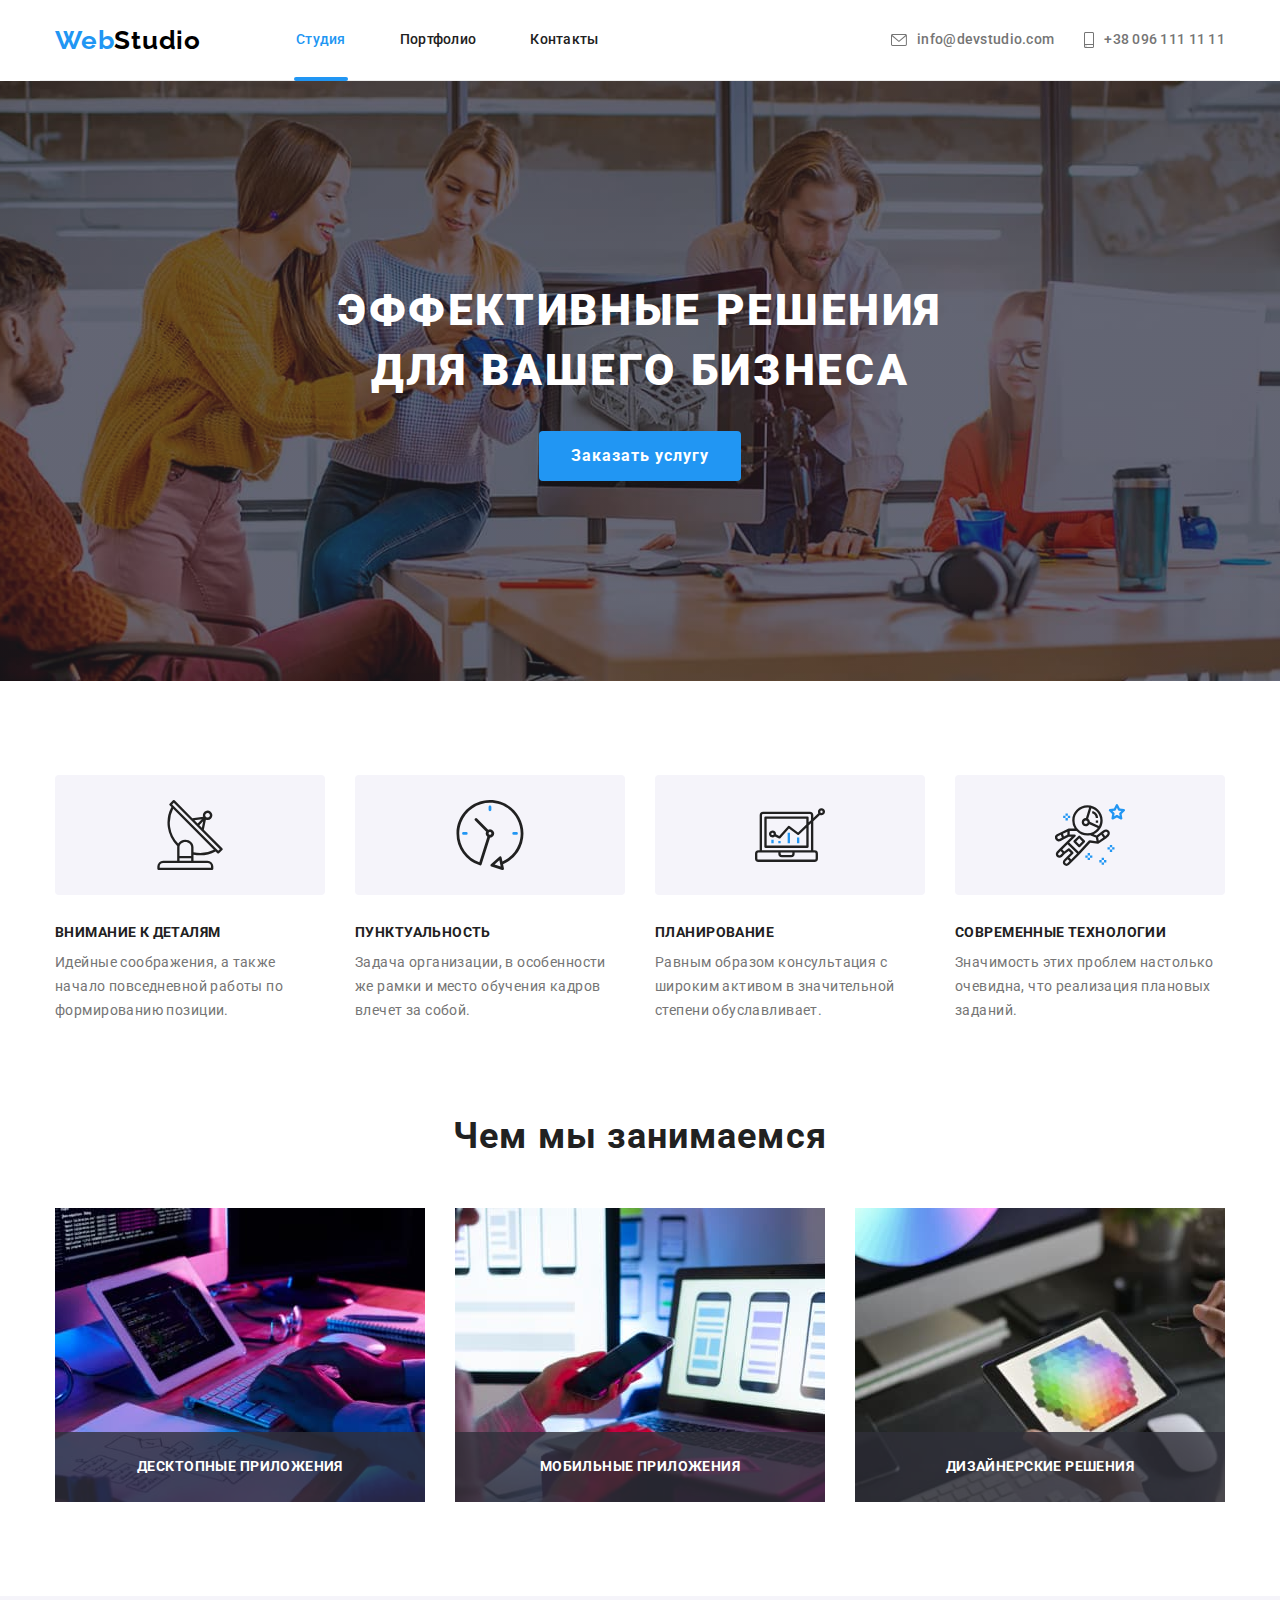
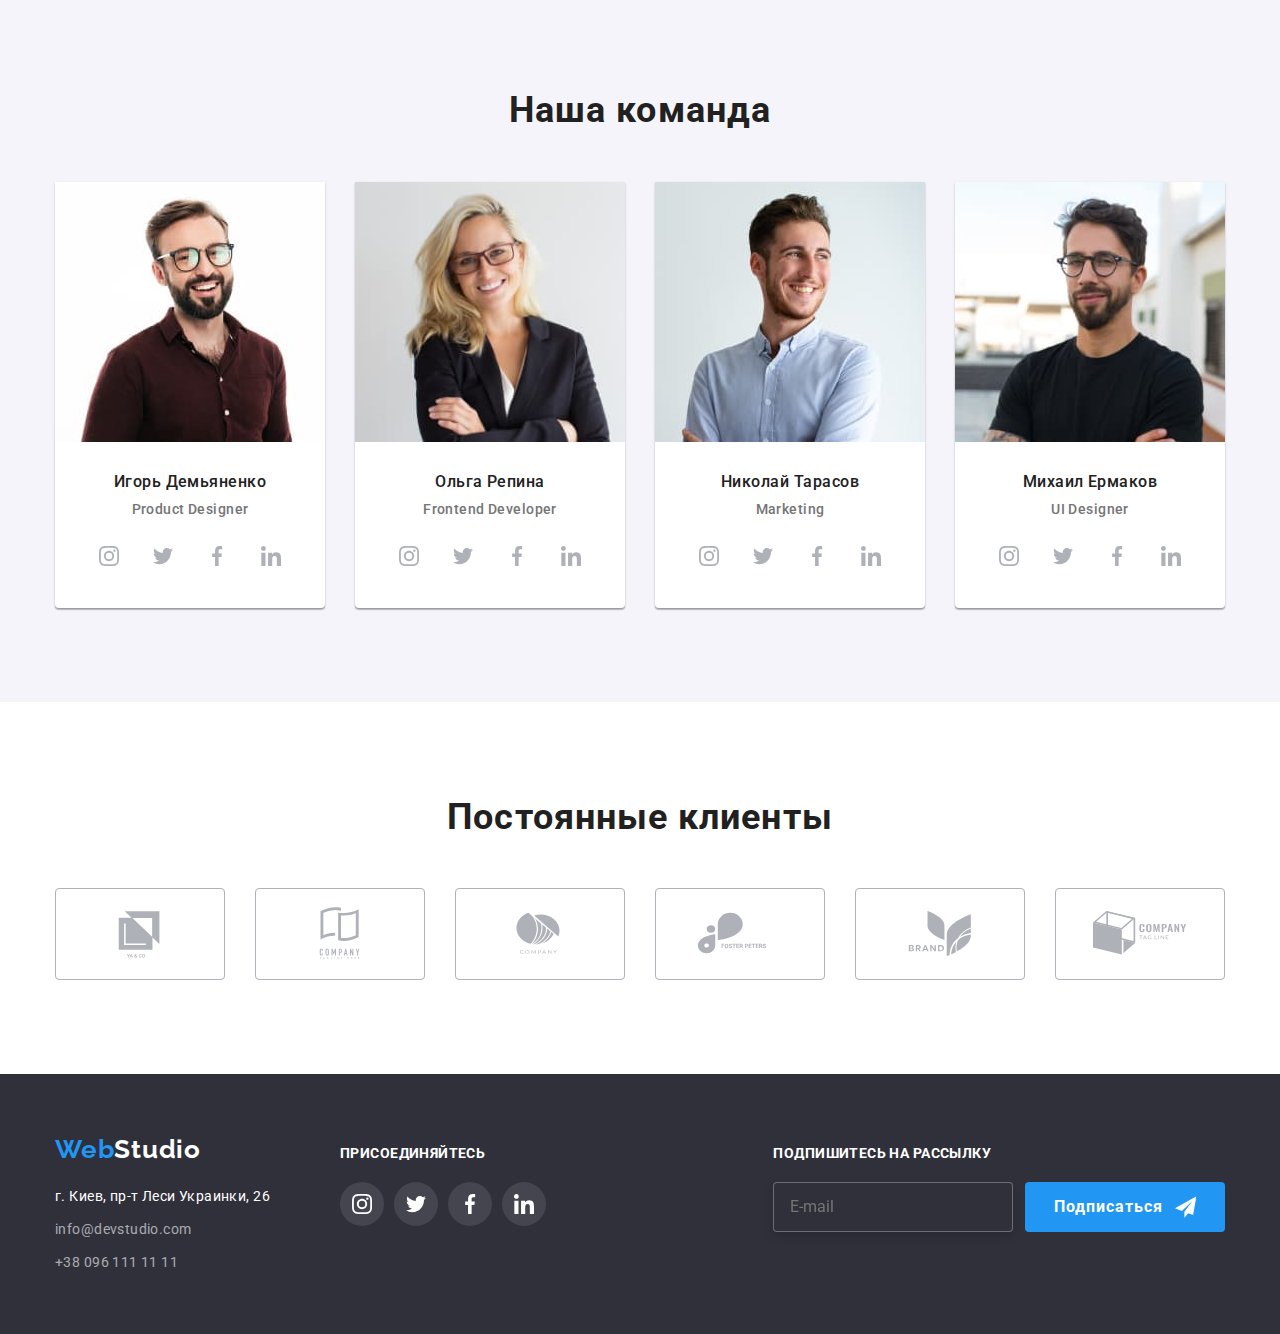
==== commit 7068deac: "Д/з   8" ====
--- a/index.html
+++ b/index.html
@@ -34,11 +34,6 @@
           <a lang="en" href="./index.html" class="logo header__logo"
             ><span lang="en" class="current">Web</span>Studio</a
           >
-          <button type="button" class="menu-button-open" data-menu-open>
-            <svg class="header__icon--open" width="40" height="40">
-              <use href="./images/icons.svg#icon-open-mob"></use>
-            </svg>
-          </button>
 
           <ul class="navigation__list list">
             <li class="navigation__item">
@@ -79,69 +74,75 @@
             >
           </li>
         </ul>
+
+        <button type="button" class="menu-button-open" data-menu-open>
+          <svg class="header__icon--open" width="40" height="40">
+            <use href="./images/icons.svg#icon-open-mob"></use>
+          </svg>
+        </button>
+
         <div class="mob__menu is-hidden" data-menu>
           <div class="mob-menu__container">
             <div class="mob-menu-top">
-            <button type="button" class="menu-button-close" data-menu-close>
-              <svg class="menu-button__icon--close" width="40" height="40">
-                <use href="./images/icons.svg#icon-close-mob"></use>
-              </svg>
-            </button>
-
-            <nav class="mob-menu__navigation">
-              <ul class="mob-menu__list list">
-                <li class="mob-menu__item">
-                  <a href="./index.html" class="mob-menu__link current link"
-                    >Студия</a
-                  >
-                </li>
-                <li class="mob-menu__item">
-                  <a href="./portfolio.html " class="mob-menu__link link"
-                    >Портфолио</a
-                  >
-                </li>
-                <li class="mob-menu__item">
-                  <a href="./index.html" class="mob-menu__link link"
-                    >Контакты</a
-                  >
-                </li>
-              </ul>
-            </nav>
-          </div>
-            <div class="mob-contacs">
-              <ul class="mob-contacs__list list">
-                <li class="mob-contacs__item">
-                  <a href="tel:+380961111111" class="mob-contacs__tel link">
-                    +38 096 111 11 11</a
-                  >
-                </li>
-
-                <li class="mob-contacs__item">
-                  <a
-                    lang="en"
-                    href="mailto:info@devstudio.com"
-                    class="mob-contacs__mail link"
-                  >
-                    info@devstudio.com</a
-                  >
-                </li>
-              </ul>
+              <button type="button" class="menu-button-close" data-menu-close>
+                <svg class="menu-button__icon--close" width="40" height="40">
+                  <use href="./images/icons.svg#icon-close-mob"></use>
+                </svg>
+              </button>
+
+              <nav class="mob-menu__navigation">
+                <ul class="mob-menu__list list">
+                  <li class="mob-menu__item">
+                    <a href="./index.html" class="mob-menu__link current link"
+                      >Студия</a
+                    >
+                  </li>
+                  <li class="mob-menu__item">
+                    <a href="./portfolio.html " class="mob-menu__link link"
+                      >Портфолио</a
+                    >
+                  </li>
+                  <li class="mob-menu__item">
+                    <a href="./index.html" class="mob-menu__link link"
+                      >Контакты</a
+                    >
+                  </li>
+                </ul>
+              </nav>
             </div>
-              <ul class="mob-socnet__list list">
-                <li class="mob-socnet__item">
-                  <a href="#" class="mob-socnet__link">Instagram</a>
-                </li>
-                <li class="mob-socnet__item">
-                  <a href="#" class="mob-socnet__link">Twitter</a>
-                </li>
-                <li class="mob-socnet__item">
-                  <a href="#" class="mob-socnet__link">Facebook</a>
-                </li>
-                <li class="mob-socnet__item">
-                  <a href="#" class="mob-socnet__link">Linkedin</a>
-                </li>
-              </ul>
-            
+
+            <ul class="mob-contacs__list list">
+              <li class="mob-contacs__item">
+                <a href="tel:+380961111111" class="mob-contacs__tel link">
+                  +38 096 111 11 11</a
+                >
+              </li>
+
+              <li class="mob-contacs__item">
+                <a
+                  lang="en"
+                  href="mailto:info@devstudio.com"
+                  class="mob-contacs__mail link"
+                >
+                  info@devstudio.com</a
+                >
+              </li>
+            </ul>
+
+            <ul class="mob-socnet__list list">
+              <li class="mob-socnet__item">
+                <a href="#" class="mob-socnet__link">Instagram</a>
+              </li>
+              <li class="mob-socnet__item">
+                <a href="#" class="mob-socnet__link">Twitter</a>
+              </li>
+              <li class="mob-socnet__item">
+                <a href="#" class="mob-socnet__link">Facebook</a>
+              </li>
+              <li class="mob-socnet__item">
+                <a href="#" class="mob-socnet__link">Linkedin</a>
+              </li>
+            </ul>
           </div>
         </div>
       </div>
@@ -795,6 +796,5 @@
 
     <script src="./js/menu.js"></script>
     <script src="./js/modal.js"></script>
-    
   </body>
 </html>
--- a/css/main.min.css
+++ b/css/main.min.css
@@ -1 +1 @@
-p,h1,h2,h3,h4,h5,h6{margin:0}html{-webkit-box-sizing:border-box;box-sizing:border-box}*,*::before,*::after{-webkit-box-sizing:inherit;box-sizing:inherit}body{font-family:"Roboto",sans-serif;background-color:var(--primery-background-color);color:var(--primery-text-color);margin:0}.list{padding:0;margin:0;list-style:none}.link{text-decoration:none}img{display:block;width:100%;max-width:100%;height:auto}.section{padding-top:60px;padding-bottom:60px}@media screen and (min-width: 480px){.section{padding-top:60px;padding-bottom:60px}}@media screen and (min-width: 768px){.section{padding-top:94px;padding-bottom:94px}}.visually-hidden{position:absolute;white-space:nowrap;width:1px;height:1px;overflow:hidden;border:0;padding:0;clip:rect(0 0 0 0);-webkit-clip-path:inset(50%);clip-path:inset(50%);margin:-1px}:root{--primery-text-color: #212121;--text-color-white: #ffffff;--text-color-gray: #757575;--secondary-text-color: rgba(255, 255, 255, 0.6);--accent-color: #2196f3;--primery-background-color: #ffffff;--background-color-section: #2f303a;--primery-background-color-btn: #f5f4fa;--primery-icon-background: #afb1b8;--background-color-overlay: rgba(33, 150, 243, 0.9);--background-color-backdrop: rgba(0, 0, 0, 0.2);--card-set-gap: 30px}.container{width:100%;padding-left:15px;padding-right:15px;margin-left:auto;margin-right:auto}@media screen and (min-width: 480px){.container{width:480px}}@media screen and (min-width: 768px){.container{width:768px}}@media screen and (min-width: 1200px){.container{width:1200px}}.menu-button-open{margin-left:auto;border:none;background-color:rgba(0,0,0,0);cursor:pointer;-webkit-transition-property:fill;transition-property:fill;-webkit-transition-duration:250ms;transition-duration:250ms;-webkit-transition-timing-function:cubic-bezier(0.4, 0, 0.2, 1);transition-timing-function:cubic-bezier(0.4, 0, 0.2, 1)}@media screen and (min-width: 768px){.menu-button-open{display:none}}.header__icon--open{width:40px;height:40px;-webkit-box-align:center;-ms-flex-align:center;align-items:center;-webkit-box-pack:center;-ms-flex-pack:center;justify-content:center}.menu-button-open:hover .header__icon--open,.menu-button-open:focus .header__icon--open{fill:var(--accent-color)}.mob__menu{position:fixed;background-color:var(--primery-background-color);z-index:1;top:0;left:0;width:100vw;height:100vh}.menu-button-close{margin-left:auto;display:-webkit-box;display:-ms-flexbox;display:flex;border:none;background-color:rgba(0,0,0,0);cursor:pointer;-webkit-transition-property:fill;transition-property:fill;-webkit-transition-duration:250ms;transition-duration:250ms;-webkit-transition-timing-function:cubic-bezier(0.4, 0, 0.2, 1);transition-timing-function:cubic-bezier(0.4, 0, 0.2, 1)}@media screen and (min-width: 768px){.menu-button-close{display:none}}.menu-button__icon--close{width:40px;height:40px;-webkit-box-align:center;-ms-flex-align:center;align-items:center;-webkit-box-pack:center;-ms-flex-pack:center;justify-content:center}.menu-button-close:hover .menu-button__icon--close,.menu-button-close:focus .menu-button__icon--close{fill:var(--accent-color)}.mob-menu__container{padding:10px 15px 48px 40px;height:100%;display:-webkit-box;display:-ms-flexbox;display:flex;-webkit-box-orient:vertical;-webkit-box-direction:normal;-ms-flex-direction:column;flex-direction:column;-webkit-box-pack:justify;-ms-flex-pack:justify;justify-content:space-between}.mob-menu__item:not(:last-child){margin-bottom:32px}.mob-menu__link.current,.mob-menu__link{font-weight:500;font-size:40px;line-height:1.18;letter-spacing:.02;color:var(--primery-text-color);text-decoration:none;-webkit-transition-property:color;transition-property:color;-webkit-transition-duration:250ms;transition-duration:250ms;-webkit-transition-timing-function:cubic-bezier(0.4, 0, 0.2, 1);transition-timing-function:cubic-bezier(0.4, 0, 0.2, 1)}.mob-menu__link.current:hover,.mob-menu__link.current:focus,.mob-menu__link:hover,.mob-menu__link:focus{color:var(--accent-color)}.mob-contacs{margin-bottom:64px}.mob-contacs__item:not(:last-child){margin-bottom:32px}.mob-contacs__mail{font-weight:500;font-size:24px;line-height:1.17;letter-spacing:.02;color:var(--text-color-gray);text-decoration:none}.mob-contacs__tel{font-weight:500;font-size:34px;line-height:1.18;letter-spacing:.02;color:var(--accent-color);text-decoration:none}.mob-socnet__list{display:-webkit-box;display:-ms-flexbox;display:flex;gap:10px}.mob-socnet__item:not(:last-child){padding-right:10px;border-right:1px solid rgba(33,33,33,.2)}.mob-socnet__link{display:block;color:var(--accent-color);font-weight:500;font-size:18px;line-height:1.22;letter-spacing:.02}.button{display:inline-block;font-family:inherit;cursor:pointer;background-color:var(--accent-color);color:var(--primery-text-color);text-align:center;border:none}.button.hero-primery{padding:10px 32px;border-radius:4px;-webkit-transition-property:color,background-color,-webkit-box-shadow;transition-property:color,background-color,-webkit-box-shadow;transition-property:color,background-color,box-shadow;transition-property:color,background-color,box-shadow,-webkit-box-shadow;-webkit-transition-duration:250ms;transition-duration:250ms;-webkit-transition-timing-function:cubic-bezier(0.4, 0, 0.2, 1);transition-timing-function:cubic-bezier(0.4, 0, 0.2, 1);font-weight:700;font-size:16px;line-height:1.88;letter-spacing:.06em;-webkit-box-align:center;-ms-flex-align:center;align-items:center;text-align:center;color:var(--text-color-white)}.button.hero-primery:hover,.button.hero-primery:focus{color:var(--primery-text-color);background-color:var(--primery-background-color-btn)}.button.projects-primery,.button.projects-secondary{padding:6px 22px;border-radius:4px;-webkit-transition-property:color,background-color,-webkit-box-shadow;transition-property:color,background-color,-webkit-box-shadow;transition-property:color,background-color,box-shadow;transition-property:color,background-color,box-shadow,-webkit-box-shadow;-webkit-transition-duration:250ms;transition-duration:250ms;-webkit-transition-timing-function:cubic-bezier(0.4, 0, 0.2, 1);transition-timing-function:cubic-bezier(0.4, 0, 0.2, 1);font-weight:500;font-size:16px;line-height:1.62;letter-spacing:.03em;text-align:center;color:var(--primery-text-color);background-color:var(--primery-background-color-btn)}.button.projects-primery:hover,.button.projects-primery:focus{color:var(--text-color-white);background-color:var(--accent-color);-webkit-box-shadow:0px 3px 1px rgba(0,0,0,.1),0px 1px 2px rgba(0,0,0,.08),0px 2px 2px rgba(0,0,0,.12);box-shadow:0px 3px 1px rgba(0,0,0,.1),0px 1px 2px rgba(0,0,0,.08),0px 2px 2px rgba(0,0,0,.12)}.button.projects-secondary:hover,.button.projects-secondary:focus{color:var(--text-color-white);background-color:var(--accent-color);-webkit-box-shadow:0px 3px 1px rgba(0,0,0,.1),0px 1px 2px rgba(0,0,0,.08),0px 2px 2px rgba(0,0,0,.12);box-shadow:0px 3px 1px rgba(0,0,0,.1),0px 1px 2px rgba(0,0,0,.08),0px 2px 2px rgba(0,0,0,.12)}.backdrop{position:fixed;top:0;left:0;width:100%;height:100%;visibility:visible;opacity:1;-webkit-transition-property:opacity,visibility;transition-property:opacity,visibility;-webkit-transition-duration:500ms;transition-duration:500ms;-webkit-transition-timing-function:cubic-bezier(0.4, 0, 0.2, 1);transition-timing-function:cubic-bezier(0.4, 0, 0.2, 1);background-color:var(--background-color-backdrop)}.backdrop.is-hidden{opacity:0;visibility:hidden;pointer-events:none}.modal{position:absolute;top:50%;left:50%;padding:40px;-webkit-transform:translate(-50%, -50%) scale(1) rotate(0);transform:translate(-50%, -50%) scale(1) rotate(0);-webkit-transition-property:min-height,-webkit-transform,-webkit-box-shadow;transition-property:min-height,-webkit-transform,-webkit-box-shadow;transition-property:transform,min-height,box-shadow;transition-property:transform,min-height,box-shadow,-webkit-transform,-webkit-box-shadow;-webkit-transition-duration:500ms;transition-duration:500ms;-webkit-transition-timing-function:cubic-bezier(0.4, 0, 0.2, 1);transition-timing-function:cubic-bezier(0.4, 0, 0.2, 1);border-radius:4px;-webkit-box-shadow:0px 1px 3px rgba(0,0,0,.12),0px 1px 1px rgba(0,0,0,.14),0px 2px 1px rgba(0,0,0,.2);box-shadow:0px 1px 3px rgba(0,0,0,.12),0px 1px 1px rgba(0,0,0,.14),0px 2px 1px rgba(0,0,0,.2);background-color:var(--primery-background-color)}.backdrop.is-hidden .modal{-webkit-transform:translate(-50%, -50%) scale(0) rotate(-180deg);transform:translate(-50%, -50%) scale(0) rotate(-180deg);min-width:0}@media screen and (min-width: 480px){.modal{width:450px;height:609px}}@media screen and (min-width: 1200px){.modal{width:528px;height:581px}}.modal-close{position:absolute;display:-webkit-box;display:-ms-flexbox;display:flex;top:8px;right:8px;padding:0;width:30px;height:30px;border-radius:50%;-webkit-box-align:center;-ms-flex-align:center;align-items:center;-webkit-box-pack:center;-ms-flex-pack:center;justify-content:center;background-color:var(--primery-background-color);border:1px solid rgba(0,0,0,.1);cursor:pointer}.backdrop-icon{width:18px;height:18px;-webkit-box-align:center;-ms-flex-align:center;align-items:center;-webkit-box-pack:center;-ms-flex-pack:center;justify-content:center;-webkit-transition-property:fill;transition-property:fill;-webkit-transition-duration:250ms;transition-duration:250ms;-webkit-transition-timing-function:cubic-bezier(0.4, 0, 0.2, 1);transition-timing-function:cubic-bezier(0.4, 0, 0.2, 1)}.modal-close:hover .backdrop-icon,.modal-close:focus .backdrop-icon{fill:var(--accent-color)}.modal-title{display:block;margin-bottom:12px;font-weight:700;font-size:20px;line-height:1.15;letter-spacing:.03em;text-align:center;color:var(--primery-text-color)}.input-field{margin-bottom:10px}.input-title{display:block;margin-bottom:4px;font-size:12px;line-height:1.17;letter-spacing:.01em;color:var(--text-color-gray)}.input-wrap{position:relative}.form-input{width:100%;height:40px;padding-left:42px;font-size:14px;line-height:1.14;letter-spacing:.01em;border:1px solid rgba(33,33,33,.2);border-radius:4px;color:var(--primery-text-color);outline-color:var(--accent-color);-webkit-transition-property:border;transition-property:border;-webkit-transition-duration:250ms;transition-duration:250ms;-webkit-transition-timing-function:cubic-bezier(0.4, 0, 0.2, 1);transition-timing-function:cubic-bezier(0.4, 0, 0.2, 1)}.form-input:focus{outline-color:var(--accent-color)}.input-icon{position:absolute;left:12px;top:50%;-webkit-transform:translateY(-50%);transform:translateY(-50%);-webkit-transition-property:fill;transition-property:fill;-webkit-transition-duration:250ms;transition-duration:250ms;-webkit-transition-timing-function:cubic-bezier(0.4, 0, 0.2, 1);transition-timing-function:cubic-bezier(0.4, 0, 0.2, 1)}.form-input:focus+.input-icon{fill:var(--accent-color)}.input-comment{margin-bottom:20px}.comment-text{display:block;width:100%;height:120px;padding:12px 16px;resize:none;border:1px solid rgba(33,33,33,.2);border-radius:4px;font-size:12px;line-height:1.17;letter-spacing:.01em;color:var(--primery-text-color)}.comment-text:focus{outline-color:var(--accent-color)}.comment-text::-webkit-input-placeholder{font-size:14px;line-height:1.14;letter-spacing:.01em;color:rgba(117,117,117,.5)}.comment-text::-moz-placeholder{font-size:14px;line-height:1.14;letter-spacing:.01em;color:rgba(117,117,117,.5)}.comment-text:-ms-input-placeholder{font-size:14px;line-height:1.14;letter-spacing:.01em;color:rgba(117,117,117,.5)}.comment-text::-ms-input-placeholder{font-size:14px;line-height:1.14;letter-spacing:.01em;color:rgba(117,117,117,.5)}.comment-text::placeholder{font-size:14px;line-height:1.14;letter-spacing:.01em;color:rgba(117,117,117,.5)}.input-check:checked+.check-text .check-icon{fill:var(--primery-background-color)}.check-text{display:-webkit-box;display:-ms-flexbox;display:flex;-webkit-box-pack:center;-ms-flex-pack:center;justify-content:center;-webkit-box-align:center;-ms-flex-align:center;align-items:center;margin-bottom:30px;font-size:12px;line-height:1.17;letter-spacing:.03em;color:var(--text-color-gray)}@media screen and (min-width: 1200px){.check-text{font-size:14px;line-height:1.71;letter-spacing:.03em}}.check-text span{display:-webkit-box;display:-ms-flexbox;display:flex;-webkit-box-align:center;-ms-flex-align:center;align-items:center;-webkit-box-pack:center;-ms-flex-pack:center;justify-content:center;width:16px;height:15px;border:2px solid #212121;border-radius:2px;margin-right:7px;-webkit-transition-property:background-color,border-color;transition-property:background-color,border-color;-webkit-transition-duration:250ms;transition-duration:250ms;-webkit-transition-timing-function:cubic-bezier(0.4, 0, 0.2, 1);transition-timing-function:cubic-bezier(0.4, 0, 0.2, 1)}.input-check:focus+.check-text span{border-color:var(--accent-color)}.input-check:checked+.check-text span{background-color:var(--accent-color);border-color:var(--accent-color)}.check-icon{fill:rgba(0,0,0,0);-webkit-transition-property:fill;transition-property:fill;-webkit-transition-duration:250ms;transition-duration:250ms;-webkit-transition-timing-function:cubic-bezier(0.4, 0, 0.2, 1);transition-timing-function:cubic-bezier(0.4, 0, 0.2, 1)}.input-contract{margin-left:3px;-webkit-box-align:center;-ms-flex-align:center;align-items:center;-webkit-box-pack:center;-ms-flex-pack:center;justify-content:center;font-family:inherit;-webkit-text-decoration-line:underline;text-decoration-line:underline;color:var(--accent-color)}.input-button{display:-webkit-box;display:-ms-flexbox;display:flex;margin:0 auto;padding:10px 56px;min-width:200px;border-radius:4px;-webkit-transition-property:color,background-color,-webkit-box-shadow;transition-property:color,background-color,-webkit-box-shadow;transition-property:color,background-color,box-shadow;transition-property:color,background-color,box-shadow,-webkit-box-shadow;-webkit-transition-duration:250ms;transition-duration:250ms;-webkit-transition-timing-function:cubic-bezier(0.4, 0, 0.2, 1);transition-timing-function:cubic-bezier(0.4, 0, 0.2, 1);font-weight:700;font-size:16px;line-height:1.88;letter-spacing:.06em;-webkit-box-align:center;-ms-flex-align:center;align-items:center;text-align:center;color:var(--text-color-white)}.button.input-button:hover,.button.input-button:focus{color:var(--text-color-white);background-color:#188ce8;-webkit-box-shadow:0px 4px 4px rgba(0,0,0,.15);box-shadow:0px 4px 4px rgba(0,0,0,.15)}.header__page{border-bottom:1px solid #ececec}.header__page.container{display:-webkit-box;display:-ms-flexbox;display:flex;-webkit-box-align:center;-ms-flex-align:center;align-items:center}.navigation,.navigation__list,.contacs{display:-webkit-box;display:-ms-flexbox;display:flex;-webkit-box-align:center;-ms-flex-align:center;align-items:center}.header__logo{-webkit-box-align:center;-ms-flex-align:center;align-items:center;color:#000}@media screen and (min-width: 768px){.header__logo{margin-right:88px}}@media screen and (min-width: 1200px){.header__logo{margin-right:93px}}.header__logo,.current{font-family:"Raleway",sans-serif;font-weight:700;font-size:24px;line-height:1.17;letter-spacing:.03em;text-decoration:none}@media screen and (min-width: 1200px){.header__logo,.current{font-weight:700;font-size:26px;line-height:1.19;letter-spacing:.03em}}.current{color:var(--accent-color)}.navigation__list .current{color:var(--accent-color)}.navigation__list{display:none}@media screen and (min-width: 1200px){.navigation__list{display:-webkit-box;display:-ms-flexbox;display:flex;-webkit-column-gap:50px;-moz-column-gap:50px;column-gap:50px}}.navigation__link{padding:32px 2px;display:block;position:relative;-webkit-transition-property:color;transition-property:color;-webkit-transition-duration:250ms;transition-duration:250ms;-webkit-transition-timing-function:cubic-bezier(0.4, 0, 0.2, 1);transition-timing-function:cubic-bezier(0.4, 0, 0.2, 1);font-family:inherit;font-weight:500;font-size:14px;line-height:1.14;letter-spacing:.02em;color:var(--primery-text-color)}.navigation__link:hover,.navigation__link:focus{color:var(--accent-color)}.navigation__link.current::after{content:"";position:absolute;left:0;bottom:-1px;display:block;width:100%;height:4px;border-radius:2px;background-color:currentColor}.header-contacs{display:none}@media screen and (min-width: 768px){.header-contacs{display:-webkit-box;display:-ms-flexbox;display:flex;-webkit-box-orient:vertical;-webkit-box-direction:normal;-ms-flex-direction:column;flex-direction:column;-webkit-box-align:baseline;-ms-flex-align:baseline;align-items:baseline;-webkit-box-pack:center;-ms-flex-pack:center;justify-content:center;gap:10px;padding-top:21px;padding-bottom:21px;margin-left:auto}}@media screen and (min-width: 1200px){.header-contacs{-webkit-box-orient:horizontal;-webkit-box-direction:normal;-ms-flex-direction:row;flex-direction:row;margin-left:auto;-webkit-column-gap:30px;-moz-column-gap:30px;column-gap:30px;-webkit-box-align:center;-ms-flex-align:center;align-items:center}}.contacs__mail,.contacs__tel{display:-webkit-box;display:-ms-flexbox;display:flex;-webkit-box-align:center;-ms-flex-align:center;align-items:center;height:100%;width:100%;font-weight:500;font-size:14px;line-height:1.14;letter-spacing:.02em;font-size:14px;line-height:1.14;letter-spacing:.02em;color:var(--text-color-gray);-webkit-transition-property:color;transition-property:color;-webkit-transition-duration:250ms;transition-duration:250ms;-webkit-transition-timing-function:cubic-bezier(0.4, 0, 0.2, 1);transition-timing-function:cubic-bezier(0.4, 0, 0.2, 1)}.contacs__mail:hover,.contacs__mail:focus{color:var(--accent-color)}.contacs__tel:hover,.contacs__tel:focus{color:var(--accent-color)}.contacs__icon{fill:currentColor;margin-right:10px;-webkit-box-align:center;-ms-flex-align:center;align-items:center}.hero{width:100%;padding:118px 60px;text-align:center;background-color:var(--background-color-section);background-image:-webkit-gradient(linear, left top, left bottom, from(rgba(47, 48, 58, 0.4)), to(rgba(47, 48, 58, 0.4))),url(../images/hero-bg-mod-1x.jpg);background-image:linear-gradient(rgba(47, 48, 58, 0.4), rgba(47, 48, 58, 0.4)),url(../images/hero-bg-mod-1x.jpg);margin-left:auto;margin-right:auto;background-repeat:no-repeat;background-size:cover;background-position:center}@media screen and (min-device-pixel-ratio: 2),(-webkit-min-device-pixel-ratio: 2),(min-resolution: 192dpi),(min-resolution: 2dppx){.hero{background-image:-webkit-gradient(linear, left top, left bottom, from(rgba(47, 48, 58, 0.4)), to(rgba(47, 48, 58, 0.4))),url(../images/hero-bg-mod-2x.jpg);background-image:linear-gradient(rgba(47, 48, 58, 0.4), rgba(47, 48, 58, 0.4)),url(../images/hero-bg-mod-2x.jpg)}}@media screen and (min-width: 768px){.hero{padding:118px 204px;background-image:-webkit-gradient(linear, left top, left bottom, from(rgba(47, 48, 58, 0.4)), to(rgba(47, 48, 58, 0.4))),url(../images/hero-bg-tab-1x.jpg);background-image:linear-gradient(rgba(47, 48, 58, 0.4), rgba(47, 48, 58, 0.4)),url(../images/hero-bg-tab-1x.jpg)}}@media screen and (min-device-pixel-ratio: 2),(-webkit-min-device-pixel-ratio: 2),(min-resolution: 192dpi),(min-resolution: 2dppx){.hero{background-image:-webkit-gradient(linear, left top, left bottom, from(rgba(47, 48, 58, 0.4)), to(rgba(47, 48, 58, 0.4))),url(/images/hero-tab-2x.jpg);background-image:linear-gradient(rgba(47, 48, 58, 0.4), rgba(47, 48, 58, 0.4)),url(/images/hero-tab-2x.jpg)}}@media screen and (min-width: 1200px){.hero{max-width:1600px;padding:200px 0;background-image:-webkit-gradient(linear, left top, left bottom, from(rgba(47, 48, 58, 0.4)), to(rgba(47, 48, 58, 0.4))),url(../images/hero-bg-desk-1x.jpg);background-image:linear-gradient(rgba(47, 48, 58, 0.4), rgba(47, 48, 58, 0.4)),url(../images/hero-bg-desk-1x.jpg)}}@media screen and (min-device-pixel-ratio: 2),(-webkit-min-device-pixel-ratio: 2),(min-resolution: 192dpi),(min-resolution: 2dppx){.hero{background-image:-webkit-gradient(linear, left top, left bottom, from(rgba(47, 48, 58, 0.4)), to(rgba(47, 48, 58, 0.4))),url(/images/hero-desk-2x.jpg);background-image:linear-gradient(rgba(47, 48, 58, 0.4), rgba(47, 48, 58, 0.4)),url(/images/hero-desk-2x.jpg)}}.hero .container{width:100%;padding-left:15px;padding-right:15px;margin-left:auto;margin-right:auto}.hero-title{margin-bottom:30px;margin-top:0;margin-left:auto;margin-right:auto;width:100%;font-weight:900;font-size:26px;line-height:1.16;letter-spacing:.06em;text-transform:uppercase;text-align:center;color:var(--text-color-white)}@media screen and (min-width: 768px){.hero-title{max-width:360px}}@media screen and (min-width: 1200px){.hero-title{max-width:696px;font-weight:900;font-size:44px;line-height:1.36;letter-spacing:.06em}}.feature.section{padding-top:60px;padding-bottom:60px}@media screen and (min-width: 1200px){.feature.section{padding-top:94px;padding-bottom:94px}}.feature__list{display:-webkit-box;display:-ms-flexbox;display:flex;-ms-flex-wrap:wrap;flex-wrap:wrap;gap:30px}.feature__item{max-width:450px}@media screen and (min-width: 768px){.feature__item{width:calc((100% - 30px)/2)}}@media screen and (min-width: 1200px){.feature__item{width:calc((100% - 90px)/4)}}.feature__icon{display:-webkit-box;display:-ms-flexbox;display:flex;height:120px;-webkit-box-align:center;-ms-flex-align:center;align-items:center;-webkit-box-pack:center;-ms-flex-pack:center;justify-content:center;border-radius:4px;background-color:var(--primery-background-color-btn)}.feature__quality-icon{width:70px;height:70px}.feature__title{margin-top:30px;margin-bottom:10px;font-weight:700;font-size:14px;line-height:1.14;letter-spacing:.03em;text-transform:uppercase;color:var(--primery-text-color)}.feature__text{font-size:14px;line-height:1.71;letter-spacing:.03em;color:var(--text-color-gray)}@media screen and (min-width: 1200px){.about.section{padding-top:0}}@media screen and (max-width: 1199px){.about.section{display:none}}.about.section .about-title{margin-bottom:50px;-webkit-box-align:center;-ms-flex-align:center;align-items:center;font-weight:700;font-size:36px;line-height:1.16;letter-spacing:.03em;text-align:center;color:var(--primery-text-color)}.about-list{display:-webkit-box;display:-ms-flexbox;display:flex;text-align:center;gap:30px}.about-item{position:relative;width:calc((100% - 60px)/3)}.about-text{position:absolute;display:-webkit-box;display:-ms-flexbox;display:flex;bottom:0;right:0;width:100%;height:70px;-webkit-box-pack:center;-ms-flex-pack:center;justify-content:center;-webkit-box-align:center;-ms-flex-align:center;align-items:center;font-weight:700;font-size:14px;line-height:1.14;letter-spacing:.03em;text-align:center;text-transform:uppercase;color:var(--text-color-white);background:rgba(47,48,58,.8)}.command{background-color:#f5f4fa;text-align:center}.command__title{margin-bottom:30px;font-weight:700;font-size:28px;line-height:1.18;letter-spacing:.03em;text-align:center;color:var(--primery-text-color)}@media screen and (min-width: 1200px){.command__title{margin-bottom:50px;font-weight:700;font-size:36px;line-height:1.16;letter-spacing:.03em}}.command__list{display:-webkit-box;display:-ms-flexbox;display:flex;-ms-flex-wrap:wrap;flex-wrap:wrap;gap:30px}.command__item{width:100%;background:var(--primery-background-color);-webkit-box-shadow:0px 1px 3px rgba(0,0,0,.12),0px 1px 1px rgba(0,0,0,.14),0px 2px 1px rgba(0,0,0,.2);box-shadow:0px 1px 3px rgba(0,0,0,.12),0px 1px 1px rgba(0,0,0,.14),0px 2px 1px rgba(0,0,0,.2);border-radius:0px 0px 4px 4px}@media screen and (min-width: 768px){.command__item{width:calc((100% - 30px)/2)}}@media screen and (min-width: 1200px){.command__item{width:calc((100% - 90px)/4)}}.command__wrap{padding-top:30px;padding-bottom:24px}@media screen and (min-width: 1200px){.command__wrap{padding-bottom:30px}}.command__after-title{margin-top:0;margin-bottom:10px;font-weight:500;font-size:16px;line-height:1.19;letter-spacing:.03em;text-align:center;color:var(--primery-text-color)}.command__text{margin-bottom:16px;text-align:center;font-weight:500;font-size:14px;line-height:1.19;letter-spacing:.03em;color:var(--text-color-gray)}.command__soc{display:-webkit-box;display:-ms-flexbox;display:flex;-webkit-box-pack:center;-ms-flex-pack:center;justify-content:center;gap:10px}.soc__link{width:44px;height:44px;border-radius:50%;display:-webkit-box;display:-ms-flexbox;display:flex;-webkit-box-align:center;-ms-flex-align:center;align-items:center;-webkit-box-pack:center;-ms-flex-pack:center;justify-content:center;-webkit-transition-property:background-color;transition-property:background-color;-webkit-transition-duration:250ms;transition-duration:250ms;-webkit-transition-timing-function:cubic-bezier(0.4, 0, 0.2, 1);transition-timing-function:cubic-bezier(0.4, 0, 0.2, 1);background-color:var(--primery-background-color)}.soc__link:hover,.soc__link:focus{background-color:var(--accent-color)}.soc__icon{fill:var(--primery-icon-background);-webkit-transition-property:fill;transition-property:fill;-webkit-transition-duration:250ms;transition-duration:250ms;-webkit-transition-timing-function:cubic-bezier(0.4, 0, 0.2, 1);transition-timing-function:cubic-bezier(0.4, 0, 0.2, 1)}.soc__link:hover .soc__icon,.soc__link:focus .soc__icon{fill:var(--primery-background-color)}@media screen and (min-width: 1200px){.сlients.section{padding-top:94px;padding-bottom:94px}}.сlients-title{margin-bottom:30px;-webkit-box-align:center;-ms-flex-align:center;align-items:center;font-weight:700;font-size:28px;line-height:1.18;letter-spacing:.03em;text-align:center;color:var(--primery-text-color)}@media screen and (min-width: 1200px){.сlients-title{margin-bottom:50px;font-weight:700;font-size:36px;line-height:1.17;letter-spacing:.03em}}.сlients-list{display:-webkit-box;display:-ms-flexbox;display:flex;-ms-flex-wrap:wrap;flex-wrap:wrap;-webkit-box-pack:center;-ms-flex-pack:center;justify-content:center;gap:30px}.сlients-item{width:calc((100% - 30px)/2);height:92px}@media screen and (min-width: 768px){.сlients-item{width:calc((100% - 60px)/3)}}@media screen and (min-width: 1200px){.сlients-item{width:calc((100% - 150px)/6)}}.clients-link{width:100%;height:100%;border:1px solid #afb1b8;border-radius:4px;display:-webkit-box;display:-ms-flexbox;display:flex;-webkit-box-align:center;-ms-flex-align:center;align-items:center;-webkit-box-pack:center;-ms-flex-pack:center;justify-content:center;fill:var(--accent-color);-webkit-transition-property:border-color;transition-property:border-color;-webkit-transition-duration:250ms;transition-duration:250ms;-webkit-transition-timing-function:cubic-bezier(0.4, 0, 0.2, 1);transition-timing-function:cubic-bezier(0.4, 0, 0.2, 1)}.clients-link:hover,.clients-link:focus{border-color:var(--accent-color)}.clients-icon{width:106px;height:60px;fill:var(--primery-icon-background);-webkit-transition-property:fill;transition-property:fill;-webkit-transition-duration:250ms;transition-duration:250ms;-webkit-transition-timing-function:cubic-bezier(0.4, 0, 0.2, 1);transition-timing-function:cubic-bezier(0.4, 0, 0.2, 1)}.clients-link:hover .clients-icon,.clients-link:focus .clients-icon{fill:var(--accent-color)}.projects.section{padding-top:60px;padding-bottom:60px}@media screen and (min-width: 1200px){.projects.section{padding-top:94px;padding-bottom:94px}}.projects-list{display:-webkit-box;display:-ms-flexbox;display:flex;-ms-flex-wrap:wrap;flex-wrap:wrap;gap:8px 15px;margin-bottom:40px;-webkit-box-orient:horizontal;-webkit-box-direction:normal;-ms-flex-direction:row;flex-direction:row}@media screen and (min-width: 768px){.projects-list{display:-webkit-box;display:-ms-flexbox;display:flex;-webkit-box-pack:center;-ms-flex-pack:center;justify-content:center;margin-bottom:30px;-webkit-column-gap:8px;-moz-column-gap:8px;column-gap:8px}}@media screen and (min-width: 1200px){.projects-list{display:-webkit-box;display:-ms-flexbox;display:flex;-webkit-box-pack:center;-ms-flex-pack:center;justify-content:center;margin-bottom:50px;-webkit-column-gap:8px;-moz-column-gap:8px;column-gap:8px}}.work-list{display:block;width:100%}@media screen and (min-width: 768px){.work-list{display:-webkit-box;display:-ms-flexbox;display:flex;-ms-flex-wrap:wrap;flex-wrap:wrap;gap:30px;-webkit-box-flex:1;-ms-flex-positive:1;flex-grow:1}}@media screen and (min-width: 1200px){.work-list{display:-webkit-box;display:-ms-flexbox;display:flex;gap:30px}}.work-item{width:100%;margin-bottom:30px}@media screen and (min-width: 768px){.work-item{width:calc((100% - 30px)/2);margin-bottom:30px}}@media screen and (min-width: 1200px){.work-item{width:calc((100% - 60px)/3);margin-bottom:30px}}.work-gallery-link{display:-webkit-box;display:-ms-flexbox;display:flex;height:100%;-webkit-box-orient:vertical;-webkit-box-direction:normal;-ms-flex-direction:column;flex-direction:column;-webkit-transition-property:-webkit-box-shadow;transition-property:-webkit-box-shadow;transition-property:box-shadow;transition-property:box-shadow, -webkit-box-shadow;-webkit-transition-duration:250ms;transition-duration:250ms;-webkit-transition-timing-function:cubic-bezier(0.4, 0, 0.2, 1);transition-timing-function:cubic-bezier(0.4, 0, 0.2, 1)}.work-gallery-link:hover,.work-gallery-link:focus{-webkit-box-shadow:0px 1px 1px rgba(0,0,0,.12),0px 4px 4px rgba(0,0,0,.06),1px 4px 6px rgba(0,0,0,.16);box-shadow:0px 1px 1px rgba(0,0,0,.12),0px 4px 4px rgba(0,0,0,.06),1px 4px 6px rgba(0,0,0,.16)}.work-top-wrap{position:relative;overflow:hidden}.work-top-text{position:absolute;top:0;left:0;padding:63px 24px;height:100%;-webkit-transform:translateY(100%);transform:translateY(100%);-webkit-transition-property:-webkit-transform;transition-property:-webkit-transform;transition-property:transform;transition-property:transform, -webkit-transform;-webkit-transition-duration:250ms;transition-duration:250ms;-webkit-transition-timing-function:cubic-bezier(0.4, 0, 0.2, 1);transition-timing-function:cubic-bezier(0.4, 0, 0.2, 1);font-size:18px;line-height:1.56;letter-spacing:.03em;color:var(--text-color-white);background-color:var(--background-color-overlay)}.work-gallery-link:hover .work-top-text{-webkit-transform:translateY(0);transform:translateY(0)}.work-list .work-wrap{padding:20px 24px;border-right:1px solid #eee;border-bottom:1px solid #eee;border-left:1px solid #eee}.work-title{margin-bottom:4px;font-weight:700;font-size:18px;line-height:2;letter-spacing:.06em;color:var(--primery-text-color)}.work-text{font-size:16px;line-height:1.88;letter-spacing:.03em;color:var(--text-color-gray);margin-top:0}.footer{display:block;padding-top:60px;padding-bottom:60px;width:100%;background-color:var(--background-color-section)}.footer-container{display:-webkit-box;display:-ms-flexbox;display:flex;-webkit-box-align:center;-ms-flex-align:center;align-items:center;-webkit-box-pack:center;-ms-flex-pack:center;justify-content:center;-webkit-box-orient:vertical;-webkit-box-direction:normal;-ms-flex-direction:column;flex-direction:column}@media screen and (min-width: 768px){.footer-container{-ms-flex-wrap:wrap;flex-wrap:wrap;-webkit-box-orient:horizontal;-webkit-box-direction:normal;-ms-flex-direction:row;flex-direction:row;-webkit-box-align:baseline;-ms-flex-align:baseline;align-items:baseline}}@media screen and (min-width: 1200px){.footer-container{display:-webkit-box;display:-ms-flexbox;display:flex}}.footer-box-first{text-align:center}@media screen and (min-width: 768px){.footer-box-first{-webkit-box-align:center;-ms-flex-align:center;align-items:center}}@media screen and (min-width: 1200px){.footer-box-first{text-align:left}}.footer-logo{display:inline-block;margin-bottom:20px;font-family:"Raleway",sans-serif;font-weight:700;font-size:24px;line-height:1.19;letter-spacing:.03em;text-decoration:none;color:var(--text-color-white)}@media screen and (min-width: 1200px){.footer-logo{font-weight:700;font-size:26px;line-height:1.17;letter-spacing:.03em}}.footer-address{font-style:normal}.footer-item:not(:last-child){margin-bottom:8px}@media screen and (min-width: 1200px){.footer-item:not(:last-child){margin-bottom:9px}}.footer-item .aside{font-size:14px;line-height:1.71;letter-spacing:.03em;color:var(--secondary-text-color);-webkit-transition-property:color;transition-property:color;-webkit-transition-duration:250ms;transition-duration:250ms;-webkit-transition-timing-function:cubic-bezier(0.4, 0, 0.2, 1);transition-timing-function:cubic-bezier(0.4, 0, 0.2, 1)}.footer-item .aside:hover,.footer-item .aside:focus{color:var(--accent-color)}.footer-list .footer-map{color:var(--text-color-white)}.footer-box-second{display:-webkit-box;display:-ms-flexbox;display:flex;margin-top:60px;-webkit-box-align:center;-ms-flex-align:center;align-items:center;-webkit-box-orient:vertical;-webkit-box-direction:normal;-ms-flex-direction:column;flex-direction:column;-webkit-box-pack:center;-ms-flex-pack:center;justify-content:center;margin-left:auto;margin-right:auto}@media screen and (min-width: 768px){.footer-box-second{margin-top:0;margin-left:165px;margin-right:auto}}@media screen and (min-width: 1200px){.footer-box-second{margin-left:70px;margin-right:auto;-webkit-box-align:start;-ms-flex-align:start;align-items:flex-start}}.footer-text{font-weight:700;font-size:14px;line-height:1.14;letter-spacing:.03em;text-transform:uppercase;margin-bottom:20px;color:var(--text-color-white)}.footer-soc{display:-webkit-box;display:-ms-flexbox;display:flex;-webkit-box-pack:center;-ms-flex-pack:center;justify-content:center;gap:10px}.footer-soc-link{width:44px;height:44px;border-radius:50%;display:-webkit-box;display:-ms-flexbox;display:flex;-webkit-box-align:center;-ms-flex-align:center;align-items:center;-webkit-box-pack:center;-ms-flex-pack:center;justify-content:center;-webkit-transition-property:background-color;transition-property:background-color;-webkit-transition-duration:250ms;transition-duration:250ms;-webkit-transition-timing-function:cubic-bezier(0.4, 0, 0.2, 1);transition-timing-function:cubic-bezier(0.4, 0, 0.2, 1);background-color:rgba(255,255,255,.1)}.footer-soc-link:hover,.footer-soc-link:focus{background-color:var(--accent-color)}.footer-soc-icon{fill:var(--primery-background-color);-webkit-transition-property:fill;transition-property:fill;-webkit-transition-duration:250ms;transition-duration:250ms;-webkit-transition-timing-function:cubic-bezier(0.4, 0, 0.2, 1);transition-timing-function:cubic-bezier(0.4, 0, 0.2, 1)}.footer-soc-link:hover .footer-soc-icon,.footer-soc-link:focus .footer-soc-icon{fill:var(--primery-background-color)}.distribution{display:-webkit-box;display:-ms-flexbox;display:flex;margin-top:60px;margin-left:auto;margin-right:auto;-webkit-box-orient:vertical;-webkit-box-direction:normal;-ms-flex-direction:column;flex-direction:column;text-align:center;-webkit-box-align:center;-ms-flex-align:center;align-items:center;-webkit-box-pack:center;-ms-flex-pack:center;justify-content:center}@media screen and (min-width: 768px){.distribution{margin-left:auto}}@media screen and (min-width: 1200px){.distribution{-webkit-box-align:start;-ms-flex-align:start;align-items:flex-start;margin-left:auto;margin-top:0;margin-right:0}}.distribution-text{margin-bottom:20px;font-weight:700;font-size:14px;line-height:1.14;letter-spacing:.03em;text-transform:uppercase;color:var(--primery-background-color)}.distribution-form{display:-webkit-box;display:-ms-flexbox;display:flex;-webkit-box-pack:center;-ms-flex-pack:center;justify-content:center;-webkit-box-align:center;-ms-flex-align:center;align-items:center}.distribution-form::-webkit-input-placeholder{font-size:16px;line-height:1.25;letter-spacing:.03em;color:rgba(255,255,255,.6)}.distribution-form::-moz-placeholder{font-size:16px;line-height:1.25;letter-spacing:.03em;color:rgba(255,255,255,.6)}.distribution-form:-ms-input-placeholder{font-size:16px;line-height:1.25;letter-spacing:.03em;color:rgba(255,255,255,.6)}.distribution-form::-ms-input-placeholder{font-size:16px;line-height:1.25;letter-spacing:.03em;color:rgba(255,255,255,.6)}.distribution-form::placeholder{font-size:16px;line-height:1.25;letter-spacing:.03em;color:rgba(255,255,255,.6)}.footer-mail-input{width:100%;height:50px;padding:15px 16px;margin-right:12px;border:1px solid rgba(255,255,255,.3);-webkit-filter:drop-shadow(0px 4px 4px rgba(0, 0, 0, 0.15));filter:drop-shadow(0px 4px 4px rgba(0, 0, 0, 0.15));border-radius:4px;background-color:var(--background-color-section);color:var(--primery-background-color)}.footer-email.button{display:-webkit-box;display:-ms-flexbox;display:flex;position:relative;-webkit-box-align:center;-ms-flex-align:center;align-items:center;-webkit-box-pack:center;-ms-flex-pack:center;justify-content:center;padding:10px 29px;min-width:200px;-webkit-transition-property:color,background-color,-webkit-box-shadow;transition-property:color,background-color,-webkit-box-shadow;transition-property:color,background-color,box-shadow;transition-property:color,background-color,box-shadow,-webkit-box-shadow;-webkit-transition-duration:250ms;transition-duration:250ms;-webkit-transition-timing-function:cubic-bezier(0.4, 0, 0.2, 1);transition-timing-function:cubic-bezier(0.4, 0, 0.2, 1);border-radius:4px;font-weight:700;font-size:16px;line-height:1.88;letter-spacing:.06em;color:var(--text-color-white)}.footer-email.button:hover,.footer-email.button:focus{color:var(--text-color-white);background-color:#188ce8;-webkit-box-shadow:0px 4px 4px rgba(0,0,0,.15);box-shadow:0px 4px 4px rgba(0,0,0,.15)}.footer-letter-icon{margin-left:12px;fill:var(--text-color-white)}/*# sourceMappingURL=main.min.css.map */+p,h1,h2,h3,h4,h5,h6{margin:0}html{-webkit-box-sizing:border-box;box-sizing:border-box}*,*::before,*::after{-webkit-box-sizing:inherit;box-sizing:inherit}body{font-family:"Roboto",sans-serif;background-color:var(--primery-background-color);color:var(--primery-text-color);margin:0}.list{padding:0;margin:0;list-style:none}.link{text-decoration:none}img{display:block;width:100%;max-width:100%;height:auto}.section{padding-top:60px;padding-bottom:60px}@media screen and (min-width: 480px){.section{padding-top:60px;padding-bottom:60px}}@media screen and (min-width: 768px){.section{padding-top:94px;padding-bottom:94px}}.visually-hidden{position:absolute;white-space:nowrap;width:1px;height:1px;overflow:hidden;border:0;padding:0;clip:rect(0 0 0 0);-webkit-clip-path:inset(50%);clip-path:inset(50%);margin:-1px}:root{--primery-text-color: #212121;--text-color-white: #ffffff;--text-color-gray: #757575;--secondary-text-color: rgba(255, 255, 255, 0.6);--accent-color: #2196f3;--primery-background-color: #ffffff;--background-color-section: #2f303a;--primery-background-color-btn: #f5f4fa;--primery-icon-background: #afb1b8;--background-color-overlay: rgba(33, 150, 243, 0.9);--background-color-backdrop: rgba(0, 0, 0, 0.2);--card-set-gap: 30px}.container{width:100%;padding-left:15px;padding-right:15px;margin-left:auto;margin-right:auto}@media screen and (min-width: 480px){.container{width:480px}}@media screen and (min-width: 768px){.container{width:768px}}@media screen and (min-width: 1200px){.container{width:1200px}}.menu-button-open{position:absolute;margin-left:auto;border:none;background-color:rgba(0,0,0,0);cursor:pointer;-webkit-transition-property:fill;transition-property:fill;-webkit-transition-duration:250ms;transition-duration:250ms;-webkit-transition-timing-function:cubic-bezier(0.4, 0, 0.2, 1);transition-timing-function:cubic-bezier(0.4, 0, 0.2, 1)}@media screen and (min-width: 768px){.menu-button-open{display:none}}.header__icon--open{width:40px;height:40px;-webkit-box-align:center;-ms-flex-align:center;align-items:center;-webkit-box-pack:center;-ms-flex-pack:center;justify-content:center}.menu-button-open:hover .header__icon--open,.menu-button-open:focus .header__icon--open{fill:var(--accent-color)}.mob__menu{position:fixed;background-color:var(--primery-background-color);z-index:1;top:0;left:0;width:100vw;height:100vh}@media screen and (min-width: 768px){.mob__menu{display:none}}.mob__menu.is-hidden{opacity:0;pointer-events:none;visibility:hidden}@media screen and (min-width: 768px){.mob__menu.is-hidden{opacity:1;pointer-events:all;visibility:visible}}.mob__menu.is-hidden .mob__menu{-webkit-transform:translateX(100%);transform:translateX(100%)}@media screen and (min-width: 768px){.mob__menu.is-hidden .mob__menu{-webkit-transform:none;transform:none}}.menu-button-close{margin-left:auto;display:-webkit-box;display:-ms-flexbox;display:flex;border:none;background-color:rgba(0,0,0,0);cursor:pointer;-webkit-transition-property:fill;transition-property:fill;-webkit-transition-duration:250ms;transition-duration:250ms;-webkit-transition-timing-function:cubic-bezier(0.4, 0, 0.2, 1);transition-timing-function:cubic-bezier(0.4, 0, 0.2, 1)}@media screen and (min-width: 768px){.menu-button-close{display:none}}.menu-button__icon--close{width:40px;height:40px;-webkit-box-align:center;-ms-flex-align:center;align-items:center;-webkit-box-pack:center;-ms-flex-pack:center;justify-content:center}.menu-button-close:hover .menu-button__icon--close,.menu-button-close:focus .menu-button__icon--close{fill:var(--accent-color)}.mob-menu__container{padding:10px 15px 48px 40px;height:100%;display:-webkit-box;display:-ms-flexbox;display:flex;-webkit-box-orient:vertical;-webkit-box-direction:normal;-ms-flex-direction:column;flex-direction:column;-webkit-box-pack:justify;-ms-flex-pack:justify;justify-content:space-between}.mob-menu__item:not(:last-child){margin-bottom:32px}.mob-menu__link.current,.mob-menu__link{font-weight:500;font-size:40px;line-height:1.18;letter-spacing:.02;color:var(--primery-text-color);text-decoration:none;-webkit-transition-property:color;transition-property:color;-webkit-transition-duration:250ms;transition-duration:250ms;-webkit-transition-timing-function:cubic-bezier(0.4, 0, 0.2, 1);transition-timing-function:cubic-bezier(0.4, 0, 0.2, 1)}.mob-menu__link.current:hover,.mob-menu__link.current:focus,.mob-menu__link:hover,.mob-menu__link:focus{color:var(--accent-color)}.mob-contacs{margin-bottom:64px}.mob-contacs__item:not(:last-child){margin-bottom:32px}.mob-contacs__mail{font-weight:500;font-size:24px;line-height:1.17;letter-spacing:.02;color:var(--text-color-gray);text-decoration:none}.mob-contacs__tel{font-weight:500;font-size:34px;line-height:1.18;letter-spacing:.02;color:var(--accent-color);text-decoration:none}.mob-socnet__list{display:-webkit-box;display:-ms-flexbox;display:flex;gap:10px}.mob-socnet__item:not(:last-child){padding-right:10px;border-right:1px solid rgba(33,33,33,.2)}.mob-socnet__link{display:block;color:var(--accent-color);font-weight:500;font-size:18px;line-height:1.22;letter-spacing:.02}.button{display:inline-block;font-family:inherit;cursor:pointer;background-color:var(--accent-color);color:var(--primery-text-color);text-align:center;border:none}.button.hero-primery{padding:10px 32px;border-radius:4px;-webkit-transition-property:color,background-color,-webkit-box-shadow;transition-property:color,background-color,-webkit-box-shadow;transition-property:color,background-color,box-shadow;transition-property:color,background-color,box-shadow,-webkit-box-shadow;-webkit-transition-duration:250ms;transition-duration:250ms;-webkit-transition-timing-function:cubic-bezier(0.4, 0, 0.2, 1);transition-timing-function:cubic-bezier(0.4, 0, 0.2, 1);font-weight:700;font-size:16px;line-height:1.88;letter-spacing:.06em;-webkit-box-align:center;-ms-flex-align:center;align-items:center;text-align:center;color:var(--text-color-white)}.button.hero-primery:hover,.button.hero-primery:focus{color:var(--primery-text-color);background-color:var(--primery-background-color-btn)}.button.projects-primery,.button.projects-secondary{padding:6px 22px;border-radius:4px;-webkit-transition-property:color,background-color,-webkit-box-shadow;transition-property:color,background-color,-webkit-box-shadow;transition-property:color,background-color,box-shadow;transition-property:color,background-color,box-shadow,-webkit-box-shadow;-webkit-transition-duration:250ms;transition-duration:250ms;-webkit-transition-timing-function:cubic-bezier(0.4, 0, 0.2, 1);transition-timing-function:cubic-bezier(0.4, 0, 0.2, 1);font-weight:500;font-size:16px;line-height:1.62;letter-spacing:.03em;text-align:center;color:var(--primery-text-color);background-color:var(--primery-background-color-btn)}.button.projects-primery:hover,.button.projects-primery:focus{color:var(--text-color-white);background-color:var(--accent-color);-webkit-box-shadow:0px 3px 1px rgba(0,0,0,.1),0px 1px 2px rgba(0,0,0,.08),0px 2px 2px rgba(0,0,0,.12);box-shadow:0px 3px 1px rgba(0,0,0,.1),0px 1px 2px rgba(0,0,0,.08),0px 2px 2px rgba(0,0,0,.12)}.button.projects-secondary:hover,.button.projects-secondary:focus{color:var(--text-color-white);background-color:var(--accent-color);-webkit-box-shadow:0px 3px 1px rgba(0,0,0,.1),0px 1px 2px rgba(0,0,0,.08),0px 2px 2px rgba(0,0,0,.12);box-shadow:0px 3px 1px rgba(0,0,0,.1),0px 1px 2px rgba(0,0,0,.08),0px 2px 2px rgba(0,0,0,.12)}.backdrop{position:fixed;top:0;left:0;width:100%;height:100%;visibility:visible;opacity:1;-webkit-transition-property:opacity,visibility;transition-property:opacity,visibility;-webkit-transition-duration:500ms;transition-duration:500ms;-webkit-transition-timing-function:cubic-bezier(0.4, 0, 0.2, 1);transition-timing-function:cubic-bezier(0.4, 0, 0.2, 1);background-color:var(--background-color-backdrop)}.backdrop.is-hidden{opacity:0;visibility:hidden;pointer-events:none}.modal{position:absolute;top:50%;left:50%;padding:40px;-webkit-transform:translate(-50%, -50%) scale(1) rotate(0);transform:translate(-50%, -50%) scale(1) rotate(0);-webkit-transition-property:min-height,-webkit-transform,-webkit-box-shadow;transition-property:min-height,-webkit-transform,-webkit-box-shadow;transition-property:transform,min-height,box-shadow;transition-property:transform,min-height,box-shadow,-webkit-transform,-webkit-box-shadow;-webkit-transition-duration:500ms;transition-duration:500ms;-webkit-transition-timing-function:cubic-bezier(0.4, 0, 0.2, 1);transition-timing-function:cubic-bezier(0.4, 0, 0.2, 1);border-radius:4px;-webkit-box-shadow:0px 1px 3px rgba(0,0,0,.12),0px 1px 1px rgba(0,0,0,.14),0px 2px 1px rgba(0,0,0,.2);box-shadow:0px 1px 3px rgba(0,0,0,.12),0px 1px 1px rgba(0,0,0,.14),0px 2px 1px rgba(0,0,0,.2);background-color:var(--primery-background-color)}.backdrop.is-hidden .modal{-webkit-transform:translate(-50%, -50%) scale(0) rotate(-180deg);transform:translate(-50%, -50%) scale(0) rotate(-180deg);min-width:0}@media screen and (min-width: 480px){.modal{width:450px;height:609px}}@media screen and (min-width: 1200px){.modal{width:528px;height:581px}}.modal-close{position:absolute;display:-webkit-box;display:-ms-flexbox;display:flex;top:8px;right:8px;padding:0;width:30px;height:30px;border-radius:50%;-webkit-box-align:center;-ms-flex-align:center;align-items:center;-webkit-box-pack:center;-ms-flex-pack:center;justify-content:center;background-color:var(--primery-background-color);border:1px solid rgba(0,0,0,.1);cursor:pointer}.backdrop-icon{width:18px;height:18px;-webkit-box-align:center;-ms-flex-align:center;align-items:center;-webkit-box-pack:center;-ms-flex-pack:center;justify-content:center;-webkit-transition-property:fill;transition-property:fill;-webkit-transition-duration:250ms;transition-duration:250ms;-webkit-transition-timing-function:cubic-bezier(0.4, 0, 0.2, 1);transition-timing-function:cubic-bezier(0.4, 0, 0.2, 1)}.modal-close:hover .backdrop-icon,.modal-close:focus .backdrop-icon{fill:var(--accent-color)}.modal-title{display:block;margin-bottom:12px;font-weight:700;font-size:20px;line-height:1.15;letter-spacing:.03em;text-align:center;color:var(--primery-text-color)}.input-field{margin-bottom:10px}.input-title{display:block;margin-bottom:4px;font-size:12px;line-height:1.17;letter-spacing:.01em;color:var(--text-color-gray)}.input-wrap{position:relative}.form-input{width:100%;height:40px;padding-left:42px;font-size:14px;line-height:1.14;letter-spacing:.01em;border:1px solid rgba(33,33,33,.2);border-radius:4px;color:var(--primery-text-color);outline-color:var(--accent-color);-webkit-transition-property:border;transition-property:border;-webkit-transition-duration:250ms;transition-duration:250ms;-webkit-transition-timing-function:cubic-bezier(0.4, 0, 0.2, 1);transition-timing-function:cubic-bezier(0.4, 0, 0.2, 1)}.form-input:focus{outline-color:var(--accent-color)}.input-icon{position:absolute;left:12px;top:50%;-webkit-transform:translateY(-50%);transform:translateY(-50%);-webkit-transition-property:fill;transition-property:fill;-webkit-transition-duration:250ms;transition-duration:250ms;-webkit-transition-timing-function:cubic-bezier(0.4, 0, 0.2, 1);transition-timing-function:cubic-bezier(0.4, 0, 0.2, 1)}.form-input:focus+.input-icon{fill:var(--accent-color)}.input-comment{margin-bottom:20px}.comment-text{display:block;width:100%;height:120px;padding:12px 16px;resize:none;border:1px solid rgba(33,33,33,.2);border-radius:4px;font-size:12px;line-height:1.17;letter-spacing:.01em;color:var(--primery-text-color)}.comment-text:focus{outline-color:var(--accent-color)}.comment-text::-webkit-input-placeholder{font-size:14px;line-height:1.14;letter-spacing:.01em;color:rgba(117,117,117,.5)}.comment-text::-moz-placeholder{font-size:14px;line-height:1.14;letter-spacing:.01em;color:rgba(117,117,117,.5)}.comment-text:-ms-input-placeholder{font-size:14px;line-height:1.14;letter-spacing:.01em;color:rgba(117,117,117,.5)}.comment-text::-ms-input-placeholder{font-size:14px;line-height:1.14;letter-spacing:.01em;color:rgba(117,117,117,.5)}.comment-text::placeholder{font-size:14px;line-height:1.14;letter-spacing:.01em;color:rgba(117,117,117,.5)}.input-check:checked+.check-text .check-icon{fill:var(--primery-background-color)}.check-text{display:-webkit-box;display:-ms-flexbox;display:flex;-webkit-box-pack:center;-ms-flex-pack:center;justify-content:center;-webkit-box-align:center;-ms-flex-align:center;align-items:center;margin-bottom:30px;font-size:12px;line-height:1.17;letter-spacing:.03em;color:var(--text-color-gray)}@media screen and (min-width: 1200px){.check-text{font-size:14px;line-height:1.71;letter-spacing:.03em}}.check-text span{display:-webkit-box;display:-ms-flexbox;display:flex;-webkit-box-align:center;-ms-flex-align:center;align-items:center;-webkit-box-pack:center;-ms-flex-pack:center;justify-content:center;width:16px;height:15px;border:2px solid #212121;border-radius:2px;margin-right:7px;-webkit-transition-property:background-color,border-color;transition-property:background-color,border-color;-webkit-transition-duration:250ms;transition-duration:250ms;-webkit-transition-timing-function:cubic-bezier(0.4, 0, 0.2, 1);transition-timing-function:cubic-bezier(0.4, 0, 0.2, 1)}.input-check:focus+.check-text span{border-color:var(--accent-color)}.input-check:checked+.check-text span{background-color:var(--accent-color);border-color:var(--accent-color)}.check-icon{fill:rgba(0,0,0,0);-webkit-transition-property:fill;transition-property:fill;-webkit-transition-duration:250ms;transition-duration:250ms;-webkit-transition-timing-function:cubic-bezier(0.4, 0, 0.2, 1);transition-timing-function:cubic-bezier(0.4, 0, 0.2, 1)}.input-contract{margin-left:3px;-webkit-box-align:center;-ms-flex-align:center;align-items:center;-webkit-box-pack:center;-ms-flex-pack:center;justify-content:center;font-family:inherit;-webkit-text-decoration-line:underline;text-decoration-line:underline;color:var(--accent-color)}.input-button{display:-webkit-box;display:-ms-flexbox;display:flex;margin:0 auto;padding:10px 56px;min-width:200px;border-radius:4px;-webkit-transition-property:color,background-color,-webkit-box-shadow;transition-property:color,background-color,-webkit-box-shadow;transition-property:color,background-color,box-shadow;transition-property:color,background-color,box-shadow,-webkit-box-shadow;-webkit-transition-duration:250ms;transition-duration:250ms;-webkit-transition-timing-function:cubic-bezier(0.4, 0, 0.2, 1);transition-timing-function:cubic-bezier(0.4, 0, 0.2, 1);font-weight:700;font-size:16px;line-height:1.88;letter-spacing:.06em;-webkit-box-align:center;-ms-flex-align:center;align-items:center;text-align:center;color:var(--text-color-white)}.button.input-button:hover,.button.input-button:focus{color:var(--text-color-white);background-color:#188ce8;-webkit-box-shadow:0px 4px 4px rgba(0,0,0,.15);box-shadow:0px 4px 4px rgba(0,0,0,.15)}.header__page{border-bottom:1px solid #ececec}.header__page.container{display:-webkit-box;display:-ms-flexbox;display:flex;-webkit-box-align:center;-ms-flex-align:center;align-items:center}.navigation__thumb{width:100%;display:-webkit-box;display:-ms-flexbox;display:flex;-webkit-box-align:center;-ms-flex-align:center;align-items:center;-webkit-box-pack:justify;-ms-flex-pack:justify;justify-content:space-between}@media screen and (min-width: 768px){.navigation__thumb{display:inline-block}}@media screen and (min-width: 1200px){.navigation__thumb{width:-webkit-fit-content;width:-moz-fit-content;width:fit-content}}.navigation,.navigation__list,.contacs{display:-webkit-box;display:-ms-flexbox;display:flex;-webkit-box-align:center;-ms-flex-align:center;align-items:center}.header__logo{-webkit-box-align:center;-ms-flex-align:center;align-items:center;color:#000}@media screen and (min-width: 768px){.header__logo{margin-right:88px}}@media screen and (min-width: 1200px){.header__logo{margin-right:93px}}.header__logo,.current{font-family:"Raleway",sans-serif;font-weight:700;font-size:24px;line-height:1.17;letter-spacing:.03em;text-decoration:none}@media screen and (min-width: 1200px){.header__logo,.current{font-weight:700;font-size:26px;line-height:1.19;letter-spacing:.03em}}.current{color:var(--accent-color)}.navigation__list .current{color:var(--accent-color)}.navigation__list{display:none}@media screen and (min-width: 1200px){.navigation__list{display:-webkit-box;display:-ms-flexbox;display:flex;-webkit-column-gap:50px;-moz-column-gap:50px;column-gap:50px}}.navigation__link{padding:32px 2px;display:block;position:relative;-webkit-transition-property:color;transition-property:color;-webkit-transition-duration:250ms;transition-duration:250ms;-webkit-transition-timing-function:cubic-bezier(0.4, 0, 0.2, 1);transition-timing-function:cubic-bezier(0.4, 0, 0.2, 1);font-family:inherit;font-weight:500;font-size:14px;line-height:1.14;letter-spacing:.02em;color:var(--primery-text-color)}.navigation__link:hover,.navigation__link:focus{color:var(--accent-color)}.navigation__link.current::after{content:"";position:absolute;left:0;bottom:-1px;display:block;width:100%;height:4px;border-radius:2px;background-color:currentColor}.header-contacs{display:none}@media screen and (min-width: 768px){.header-contacs{display:-webkit-box;display:-ms-flexbox;display:flex;-webkit-box-orient:vertical;-webkit-box-direction:normal;-ms-flex-direction:column;flex-direction:column;-webkit-box-align:baseline;-ms-flex-align:baseline;align-items:baseline;-webkit-box-pack:center;-ms-flex-pack:center;justify-content:center;gap:10px;padding-top:21px;padding-bottom:21px;margin-left:auto}}@media screen and (min-width: 1200px){.header-contacs{-webkit-box-orient:horizontal;-webkit-box-direction:normal;-ms-flex-direction:row;flex-direction:row;margin-left:auto;-webkit-column-gap:30px;-moz-column-gap:30px;column-gap:30px;-webkit-box-align:center;-ms-flex-align:center;align-items:center}}.contacs__mail,.contacs__tel{display:-webkit-box;display:-ms-flexbox;display:flex;-webkit-box-align:center;-ms-flex-align:center;align-items:center;height:100%;width:100%;font-weight:500;font-size:14px;line-height:1.14;letter-spacing:.02em;font-size:14px;line-height:1.14;letter-spacing:.02em;color:var(--text-color-gray);-webkit-transition-property:color;transition-property:color;-webkit-transition-duration:250ms;transition-duration:250ms;-webkit-transition-timing-function:cubic-bezier(0.4, 0, 0.2, 1);transition-timing-function:cubic-bezier(0.4, 0, 0.2, 1)}.contacs__mail:hover,.contacs__mail:focus{color:var(--accent-color)}.contacs__tel:hover,.contacs__tel:focus{color:var(--accent-color)}.contacs__icon{fill:currentColor;margin-right:10px;-webkit-box-align:center;-ms-flex-align:center;align-items:center}.hero{width:100%;padding:118px 60px;text-align:center;background-color:var(--background-color-section);background-image:-webkit-gradient(linear, left top, left bottom, from(rgba(47, 48, 58, 0.4)), to(rgba(47, 48, 58, 0.4))),url(../images/hero-bg-mod-1x.jpg);background-image:linear-gradient(rgba(47, 48, 58, 0.4), rgba(47, 48, 58, 0.4)),url(../images/hero-bg-mod-1x.jpg);margin-left:auto;margin-right:auto;background-repeat:no-repeat;background-size:cover;background-position:center}@media screen and (min-device-pixel-ratio: 2),(-webkit-min-device-pixel-ratio: 2),(min-resolution: 192dpi),(min-resolution: 2dppx){.hero{background-image:-webkit-gradient(linear, left top, left bottom, from(rgba(47, 48, 58, 0.4)), to(rgba(47, 48, 58, 0.4))),url(../images/hero-bg-mod-2x.jpg);background-image:linear-gradient(rgba(47, 48, 58, 0.4), rgba(47, 48, 58, 0.4)),url(../images/hero-bg-mod-2x.jpg)}}@media screen and (min-width: 768px){.hero{padding:118px 204px;background-image:-webkit-gradient(linear, left top, left bottom, from(rgba(47, 48, 58, 0.4)), to(rgba(47, 48, 58, 0.4))),url(../images/hero-bg-tab-1x.jpg);background-image:linear-gradient(rgba(47, 48, 58, 0.4), rgba(47, 48, 58, 0.4)),url(../images/hero-bg-tab-1x.jpg)}}@media screen and (min-device-pixel-ratio: 2),(-webkit-min-device-pixel-ratio: 2),(min-resolution: 192dpi),(min-resolution: 2dppx){.hero{background-image:-webkit-gradient(linear, left top, left bottom, from(rgba(47, 48, 58, 0.4)), to(rgba(47, 48, 58, 0.4))),url(/images/hero-tab-2x.jpg);background-image:linear-gradient(rgba(47, 48, 58, 0.4), rgba(47, 48, 58, 0.4)),url(/images/hero-tab-2x.jpg)}}@media screen and (min-width: 1200px){.hero{max-width:1600px;padding:200px 0;background-image:-webkit-gradient(linear, left top, left bottom, from(rgba(47, 48, 58, 0.4)), to(rgba(47, 48, 58, 0.4))),url(../images/hero-bg-desk-1x.jpg);background-image:linear-gradient(rgba(47, 48, 58, 0.4), rgba(47, 48, 58, 0.4)),url(../images/hero-bg-desk-1x.jpg)}}@media screen and (min-device-pixel-ratio: 2),(-webkit-min-device-pixel-ratio: 2),(min-resolution: 192dpi),(min-resolution: 2dppx){.hero{background-image:-webkit-gradient(linear, left top, left bottom, from(rgba(47, 48, 58, 0.4)), to(rgba(47, 48, 58, 0.4))),url(/images/hero-desk-2x.jpg);background-image:linear-gradient(rgba(47, 48, 58, 0.4), rgba(47, 48, 58, 0.4)),url(/images/hero-desk-2x.jpg)}}.hero .container{width:100%;padding-left:15px;padding-right:15px;margin-left:auto;margin-right:auto}.hero-title{margin-bottom:30px;margin-top:0;margin-left:auto;margin-right:auto;width:100%;font-weight:900;font-size:26px;line-height:1.16;letter-spacing:.06em;text-transform:uppercase;text-align:center;color:var(--text-color-white)}@media screen and (min-width: 768px){.hero-title{max-width:360px}}@media screen and (min-width: 1200px){.hero-title{max-width:696px;font-weight:900;font-size:44px;line-height:1.36;letter-spacing:.06em}}.feature.section{padding-top:60px;padding-bottom:60px}@media screen and (min-width: 1200px){.feature.section{padding-top:94px;padding-bottom:94px}}.feature__list{display:-webkit-box;display:-ms-flexbox;display:flex;-ms-flex-wrap:wrap;flex-wrap:wrap;gap:30px}.feature__item{max-width:450px}@media screen and (min-width: 768px){.feature__item{width:calc((100% - 30px)/2)}}@media screen and (min-width: 1200px){.feature__item{width:calc((100% - 90px)/4)}}.feature__icon{display:-webkit-box;display:-ms-flexbox;display:flex;height:120px;-webkit-box-align:center;-ms-flex-align:center;align-items:center;-webkit-box-pack:center;-ms-flex-pack:center;justify-content:center;border-radius:4px;background-color:var(--primery-background-color-btn)}.feature__quality-icon{width:70px;height:70px}.feature__title{margin-top:30px;margin-bottom:10px;font-weight:700;font-size:14px;line-height:1.14;letter-spacing:.03em;text-transform:uppercase;color:var(--primery-text-color)}.feature__text{font-size:14px;line-height:1.71;letter-spacing:.03em;color:var(--text-color-gray)}@media screen and (min-width: 1200px){.about.section{padding-top:0}}@media screen and (max-width: 1199px){.about.section{display:none}}.about.section .about-title{margin-bottom:50px;-webkit-box-align:center;-ms-flex-align:center;align-items:center;font-weight:700;font-size:36px;line-height:1.16;letter-spacing:.03em;text-align:center;color:var(--primery-text-color)}.about-list{display:-webkit-box;display:-ms-flexbox;display:flex;text-align:center;gap:30px}.about-item{position:relative;width:calc((100% - 60px)/3)}.about-text{position:absolute;display:-webkit-box;display:-ms-flexbox;display:flex;bottom:0;right:0;width:100%;height:70px;-webkit-box-pack:center;-ms-flex-pack:center;justify-content:center;-webkit-box-align:center;-ms-flex-align:center;align-items:center;font-weight:700;font-size:14px;line-height:1.14;letter-spacing:.03em;text-align:center;text-transform:uppercase;color:var(--text-color-white);background:rgba(47,48,58,.8)}.command{background-color:#f5f4fa;text-align:center}.command__title{margin-bottom:30px;font-weight:700;font-size:28px;line-height:1.18;letter-spacing:.03em;text-align:center;color:var(--primery-text-color)}@media screen and (min-width: 1200px){.command__title{margin-bottom:50px;font-weight:700;font-size:36px;line-height:1.16;letter-spacing:.03em}}.command__list{display:-webkit-box;display:-ms-flexbox;display:flex;-ms-flex-wrap:wrap;flex-wrap:wrap;gap:30px}.command__item{width:100%;background:var(--primery-background-color);-webkit-box-shadow:0px 1px 3px rgba(0,0,0,.12),0px 1px 1px rgba(0,0,0,.14),0px 2px 1px rgba(0,0,0,.2);box-shadow:0px 1px 3px rgba(0,0,0,.12),0px 1px 1px rgba(0,0,0,.14),0px 2px 1px rgba(0,0,0,.2);border-radius:0px 0px 4px 4px}@media screen and (min-width: 768px){.command__item{width:calc((100% - 30px)/2)}}@media screen and (min-width: 1200px){.command__item{width:calc((100% - 90px)/4)}}.command__wrap{padding-top:30px;padding-bottom:24px}@media screen and (min-width: 1200px){.command__wrap{padding-bottom:30px}}.command__after-title{margin-top:0;margin-bottom:10px;font-weight:500;font-size:16px;line-height:1.19;letter-spacing:.03em;text-align:center;color:var(--primery-text-color)}.command__text{margin-bottom:16px;text-align:center;font-weight:500;font-size:14px;line-height:1.19;letter-spacing:.03em;color:var(--text-color-gray)}.command__soc{display:-webkit-box;display:-ms-flexbox;display:flex;-webkit-box-pack:center;-ms-flex-pack:center;justify-content:center;gap:10px}.soc__link{width:44px;height:44px;border-radius:50%;display:-webkit-box;display:-ms-flexbox;display:flex;-webkit-box-align:center;-ms-flex-align:center;align-items:center;-webkit-box-pack:center;-ms-flex-pack:center;justify-content:center;-webkit-transition-property:background-color;transition-property:background-color;-webkit-transition-duration:250ms;transition-duration:250ms;-webkit-transition-timing-function:cubic-bezier(0.4, 0, 0.2, 1);transition-timing-function:cubic-bezier(0.4, 0, 0.2, 1);background-color:var(--primery-background-color)}.soc__link:hover,.soc__link:focus{background-color:var(--accent-color)}.soc__icon{fill:var(--primery-icon-background);-webkit-transition-property:fill;transition-property:fill;-webkit-transition-duration:250ms;transition-duration:250ms;-webkit-transition-timing-function:cubic-bezier(0.4, 0, 0.2, 1);transition-timing-function:cubic-bezier(0.4, 0, 0.2, 1)}.soc__link:hover .soc__icon,.soc__link:focus .soc__icon{fill:var(--primery-background-color)}@media screen and (min-width: 1200px){.сlients.section{padding-top:94px;padding-bottom:94px}}.сlients-title{margin-bottom:30px;-webkit-box-align:center;-ms-flex-align:center;align-items:center;font-weight:700;font-size:28px;line-height:1.18;letter-spacing:.03em;text-align:center;color:var(--primery-text-color)}@media screen and (min-width: 1200px){.сlients-title{margin-bottom:50px;font-weight:700;font-size:36px;line-height:1.17;letter-spacing:.03em}}.сlients-list{display:-webkit-box;display:-ms-flexbox;display:flex;-ms-flex-wrap:wrap;flex-wrap:wrap;-webkit-box-pack:center;-ms-flex-pack:center;justify-content:center;gap:30px}.сlients-item{width:calc((100% - 30px)/2);height:92px}@media screen and (min-width: 768px){.сlients-item{width:calc((100% - 60px)/3)}}@media screen and (min-width: 1200px){.сlients-item{width:calc((100% - 150px)/6)}}.clients-link{width:100%;height:100%;border:1px solid #afb1b8;border-radius:4px;display:-webkit-box;display:-ms-flexbox;display:flex;-webkit-box-align:center;-ms-flex-align:center;align-items:center;-webkit-box-pack:center;-ms-flex-pack:center;justify-content:center;fill:var(--accent-color);-webkit-transition-property:border-color;transition-property:border-color;-webkit-transition-duration:250ms;transition-duration:250ms;-webkit-transition-timing-function:cubic-bezier(0.4, 0, 0.2, 1);transition-timing-function:cubic-bezier(0.4, 0, 0.2, 1)}.clients-link:hover,.clients-link:focus{border-color:var(--accent-color)}.clients-icon{width:106px;height:60px;fill:var(--primery-icon-background);-webkit-transition-property:fill;transition-property:fill;-webkit-transition-duration:250ms;transition-duration:250ms;-webkit-transition-timing-function:cubic-bezier(0.4, 0, 0.2, 1);transition-timing-function:cubic-bezier(0.4, 0, 0.2, 1)}.clients-link:hover .clients-icon,.clients-link:focus .clients-icon{fill:var(--accent-color)}.projects.section{padding-top:60px;padding-bottom:60px}@media screen and (min-width: 1200px){.projects.section{padding-top:94px;padding-bottom:94px}}.projects-list{display:-webkit-box;display:-ms-flexbox;display:flex;-ms-flex-wrap:wrap;flex-wrap:wrap;gap:8px 15px;margin-bottom:40px;-webkit-box-orient:horizontal;-webkit-box-direction:normal;-ms-flex-direction:row;flex-direction:row}@media screen and (min-width: 768px){.projects-list{display:-webkit-box;display:-ms-flexbox;display:flex;-webkit-box-pack:center;-ms-flex-pack:center;justify-content:center;margin-bottom:30px;-webkit-column-gap:8px;-moz-column-gap:8px;column-gap:8px}}@media screen and (min-width: 1200px){.projects-list{display:-webkit-box;display:-ms-flexbox;display:flex;-webkit-box-pack:center;-ms-flex-pack:center;justify-content:center;margin-bottom:50px;-webkit-column-gap:8px;-moz-column-gap:8px;column-gap:8px}}.work-list{display:block;width:100%}@media screen and (min-width: 768px){.work-list{display:-webkit-box;display:-ms-flexbox;display:flex;-ms-flex-wrap:wrap;flex-wrap:wrap;gap:30px;-webkit-box-flex:1;-ms-flex-positive:1;flex-grow:1}}@media screen and (min-width: 1200px){.work-list{display:-webkit-box;display:-ms-flexbox;display:flex;gap:30px}}.work-item{width:100%;margin-bottom:30px}@media screen and (min-width: 768px){.work-item{width:calc((100% - 30px)/2);margin-bottom:30px}}@media screen and (min-width: 1200px){.work-item{width:calc((100% - 60px)/3);margin-bottom:30px}}.work-gallery-link{display:-webkit-box;display:-ms-flexbox;display:flex;height:100%;-webkit-box-orient:vertical;-webkit-box-direction:normal;-ms-flex-direction:column;flex-direction:column;-webkit-transition-property:-webkit-box-shadow;transition-property:-webkit-box-shadow;transition-property:box-shadow;transition-property:box-shadow, -webkit-box-shadow;-webkit-transition-duration:250ms;transition-duration:250ms;-webkit-transition-timing-function:cubic-bezier(0.4, 0, 0.2, 1);transition-timing-function:cubic-bezier(0.4, 0, 0.2, 1)}.work-gallery-link:hover,.work-gallery-link:focus{-webkit-box-shadow:0px 1px 1px rgba(0,0,0,.12),0px 4px 4px rgba(0,0,0,.06),1px 4px 6px rgba(0,0,0,.16);box-shadow:0px 1px 1px rgba(0,0,0,.12),0px 4px 4px rgba(0,0,0,.06),1px 4px 6px rgba(0,0,0,.16)}.work-top-wrap{position:relative;overflow:hidden}.work-top-text{position:absolute;top:0;left:0;padding:63px 24px;height:100%;-webkit-transform:translateY(100%);transform:translateY(100%);-webkit-transition-property:-webkit-transform;transition-property:-webkit-transform;transition-property:transform;transition-property:transform, -webkit-transform;-webkit-transition-duration:250ms;transition-duration:250ms;-webkit-transition-timing-function:cubic-bezier(0.4, 0, 0.2, 1);transition-timing-function:cubic-bezier(0.4, 0, 0.2, 1);font-size:18px;line-height:1.56;letter-spacing:.03em;color:var(--text-color-white);background-color:var(--background-color-overlay)}.work-gallery-link:hover .work-top-text{-webkit-transform:translateY(0);transform:translateY(0)}.work-list .work-wrap{padding:20px 24px;border-right:1px solid #eee;border-bottom:1px solid #eee;border-left:1px solid #eee}.work-title{margin-bottom:4px;font-weight:700;font-size:18px;line-height:2;letter-spacing:.06em;color:var(--primery-text-color)}.work-text{font-size:16px;line-height:1.88;letter-spacing:.03em;color:var(--text-color-gray);margin-top:0}.footer{display:block;padding-top:60px;padding-bottom:60px;width:100%;background-color:var(--background-color-section)}.footer-container{display:-webkit-box;display:-ms-flexbox;display:flex;-webkit-box-align:center;-ms-flex-align:center;align-items:center;-webkit-box-pack:center;-ms-flex-pack:center;justify-content:center;-webkit-box-orient:vertical;-webkit-box-direction:normal;-ms-flex-direction:column;flex-direction:column}@media screen and (min-width: 768px){.footer-container{-ms-flex-wrap:wrap;flex-wrap:wrap;-webkit-box-orient:horizontal;-webkit-box-direction:normal;-ms-flex-direction:row;flex-direction:row;-webkit-box-align:baseline;-ms-flex-align:baseline;align-items:baseline}}@media screen and (min-width: 1200px){.footer-container{display:-webkit-box;display:-ms-flexbox;display:flex}}.footer-box-first{text-align:center}@media screen and (min-width: 768px){.footer-box-first{-webkit-box-align:center;-ms-flex-align:center;align-items:center}}@media screen and (min-width: 1200px){.footer-box-first{text-align:left}}.footer-logo{display:inline-block;margin-bottom:20px;font-family:"Raleway",sans-serif;font-weight:700;font-size:24px;line-height:1.19;letter-spacing:.03em;text-decoration:none;color:var(--text-color-white)}@media screen and (min-width: 1200px){.footer-logo{font-weight:700;font-size:26px;line-height:1.17;letter-spacing:.03em}}.footer-address{font-style:normal}.footer-item:not(:last-child){margin-bottom:8px}@media screen and (min-width: 1200px){.footer-item:not(:last-child){margin-bottom:9px}}.footer-item .aside{font-size:14px;line-height:1.71;letter-spacing:.03em;color:var(--secondary-text-color);-webkit-transition-property:color;transition-property:color;-webkit-transition-duration:250ms;transition-duration:250ms;-webkit-transition-timing-function:cubic-bezier(0.4, 0, 0.2, 1);transition-timing-function:cubic-bezier(0.4, 0, 0.2, 1)}.footer-item .aside:hover,.footer-item .aside:focus{color:var(--accent-color)}.footer-list .footer-map{color:var(--text-color-white)}.footer-box-second{display:-webkit-box;display:-ms-flexbox;display:flex;margin-top:60px;-webkit-box-align:center;-ms-flex-align:center;align-items:center;-webkit-box-orient:vertical;-webkit-box-direction:normal;-ms-flex-direction:column;flex-direction:column;-webkit-box-pack:center;-ms-flex-pack:center;justify-content:center;margin-left:auto;margin-right:auto}@media screen and (min-width: 768px){.footer-box-second{margin-top:0;margin-left:165px;margin-right:auto}}@media screen and (min-width: 1200px){.footer-box-second{margin-left:70px;margin-right:auto;-webkit-box-align:start;-ms-flex-align:start;align-items:flex-start}}.footer-text{font-weight:700;font-size:14px;line-height:1.14;letter-spacing:.03em;text-transform:uppercase;margin-bottom:20px;color:var(--text-color-white)}.footer-soc{display:-webkit-box;display:-ms-flexbox;display:flex;-webkit-box-pack:center;-ms-flex-pack:center;justify-content:center;gap:10px}.footer-soc-link{width:44px;height:44px;border-radius:50%;display:-webkit-box;display:-ms-flexbox;display:flex;-webkit-box-align:center;-ms-flex-align:center;align-items:center;-webkit-box-pack:center;-ms-flex-pack:center;justify-content:center;-webkit-transition-property:background-color;transition-property:background-color;-webkit-transition-duration:250ms;transition-duration:250ms;-webkit-transition-timing-function:cubic-bezier(0.4, 0, 0.2, 1);transition-timing-function:cubic-bezier(0.4, 0, 0.2, 1);background-color:rgba(255,255,255,.1)}.footer-soc-link:hover,.footer-soc-link:focus{background-color:var(--accent-color)}.footer-soc-icon{fill:var(--primery-background-color);-webkit-transition-property:fill;transition-property:fill;-webkit-transition-duration:250ms;transition-duration:250ms;-webkit-transition-timing-function:cubic-bezier(0.4, 0, 0.2, 1);transition-timing-function:cubic-bezier(0.4, 0, 0.2, 1)}.footer-soc-link:hover .footer-soc-icon,.footer-soc-link:focus .footer-soc-icon{fill:var(--primery-background-color)}.distribution{display:-webkit-box;display:-ms-flexbox;display:flex;margin-top:60px;margin-left:auto;margin-right:auto;-webkit-box-orient:vertical;-webkit-box-direction:normal;-ms-flex-direction:column;flex-direction:column;text-align:center;-webkit-box-align:center;-ms-flex-align:center;align-items:center;-webkit-box-pack:center;-ms-flex-pack:center;justify-content:center}@media screen and (min-width: 768px){.distribution{margin-left:auto}}@media screen and (min-width: 1200px){.distribution{-webkit-box-align:start;-ms-flex-align:start;align-items:flex-start;margin-left:auto;margin-top:0;margin-right:0}}.distribution-text{margin-bottom:20px;font-weight:700;font-size:14px;line-height:1.14;letter-spacing:.03em;text-transform:uppercase;color:var(--primery-background-color)}.distribution-form{display:-webkit-box;display:-ms-flexbox;display:flex;-webkit-box-pack:center;-ms-flex-pack:center;justify-content:center;-webkit-box-align:center;-ms-flex-align:center;align-items:center}.distribution-form::-webkit-input-placeholder{font-size:16px;line-height:1.25;letter-spacing:.03em;color:rgba(255,255,255,.6)}.distribution-form::-moz-placeholder{font-size:16px;line-height:1.25;letter-spacing:.03em;color:rgba(255,255,255,.6)}.distribution-form:-ms-input-placeholder{font-size:16px;line-height:1.25;letter-spacing:.03em;color:rgba(255,255,255,.6)}.distribution-form::-ms-input-placeholder{font-size:16px;line-height:1.25;letter-spacing:.03em;color:rgba(255,255,255,.6)}.distribution-form::placeholder{font-size:16px;line-height:1.25;letter-spacing:.03em;color:rgba(255,255,255,.6)}.footer-mail-input{width:100%;height:50px;padding:15px 16px;margin-right:12px;border:1px solid rgba(255,255,255,.3);-webkit-filter:drop-shadow(0px 4px 4px rgba(0, 0, 0, 0.15));filter:drop-shadow(0px 4px 4px rgba(0, 0, 0, 0.15));border-radius:4px;background-color:var(--background-color-section);color:var(--primery-background-color)}.footer-email.button{display:-webkit-box;display:-ms-flexbox;display:flex;position:relative;-webkit-box-align:center;-ms-flex-align:center;align-items:center;-webkit-box-pack:center;-ms-flex-pack:center;justify-content:center;padding:10px 29px;min-width:200px;-webkit-transition-property:color,background-color,-webkit-box-shadow;transition-property:color,background-color,-webkit-box-shadow;transition-property:color,background-color,box-shadow;transition-property:color,background-color,box-shadow,-webkit-box-shadow;-webkit-transition-duration:250ms;transition-duration:250ms;-webkit-transition-timing-function:cubic-bezier(0.4, 0, 0.2, 1);transition-timing-function:cubic-bezier(0.4, 0, 0.2, 1);border-radius:4px;font-weight:700;font-size:16px;line-height:1.88;letter-spacing:.06em;color:var(--text-color-white)}.footer-email.button:hover,.footer-email.button:focus{color:var(--text-color-white);background-color:#188ce8;-webkit-box-shadow:0px 4px 4px rgba(0,0,0,.15);box-shadow:0px 4px 4px rgba(0,0,0,.15)}.footer-letter-icon{margin-left:12px;fill:var(--text-color-white)}/*# sourceMappingURL=main.min.css.map */